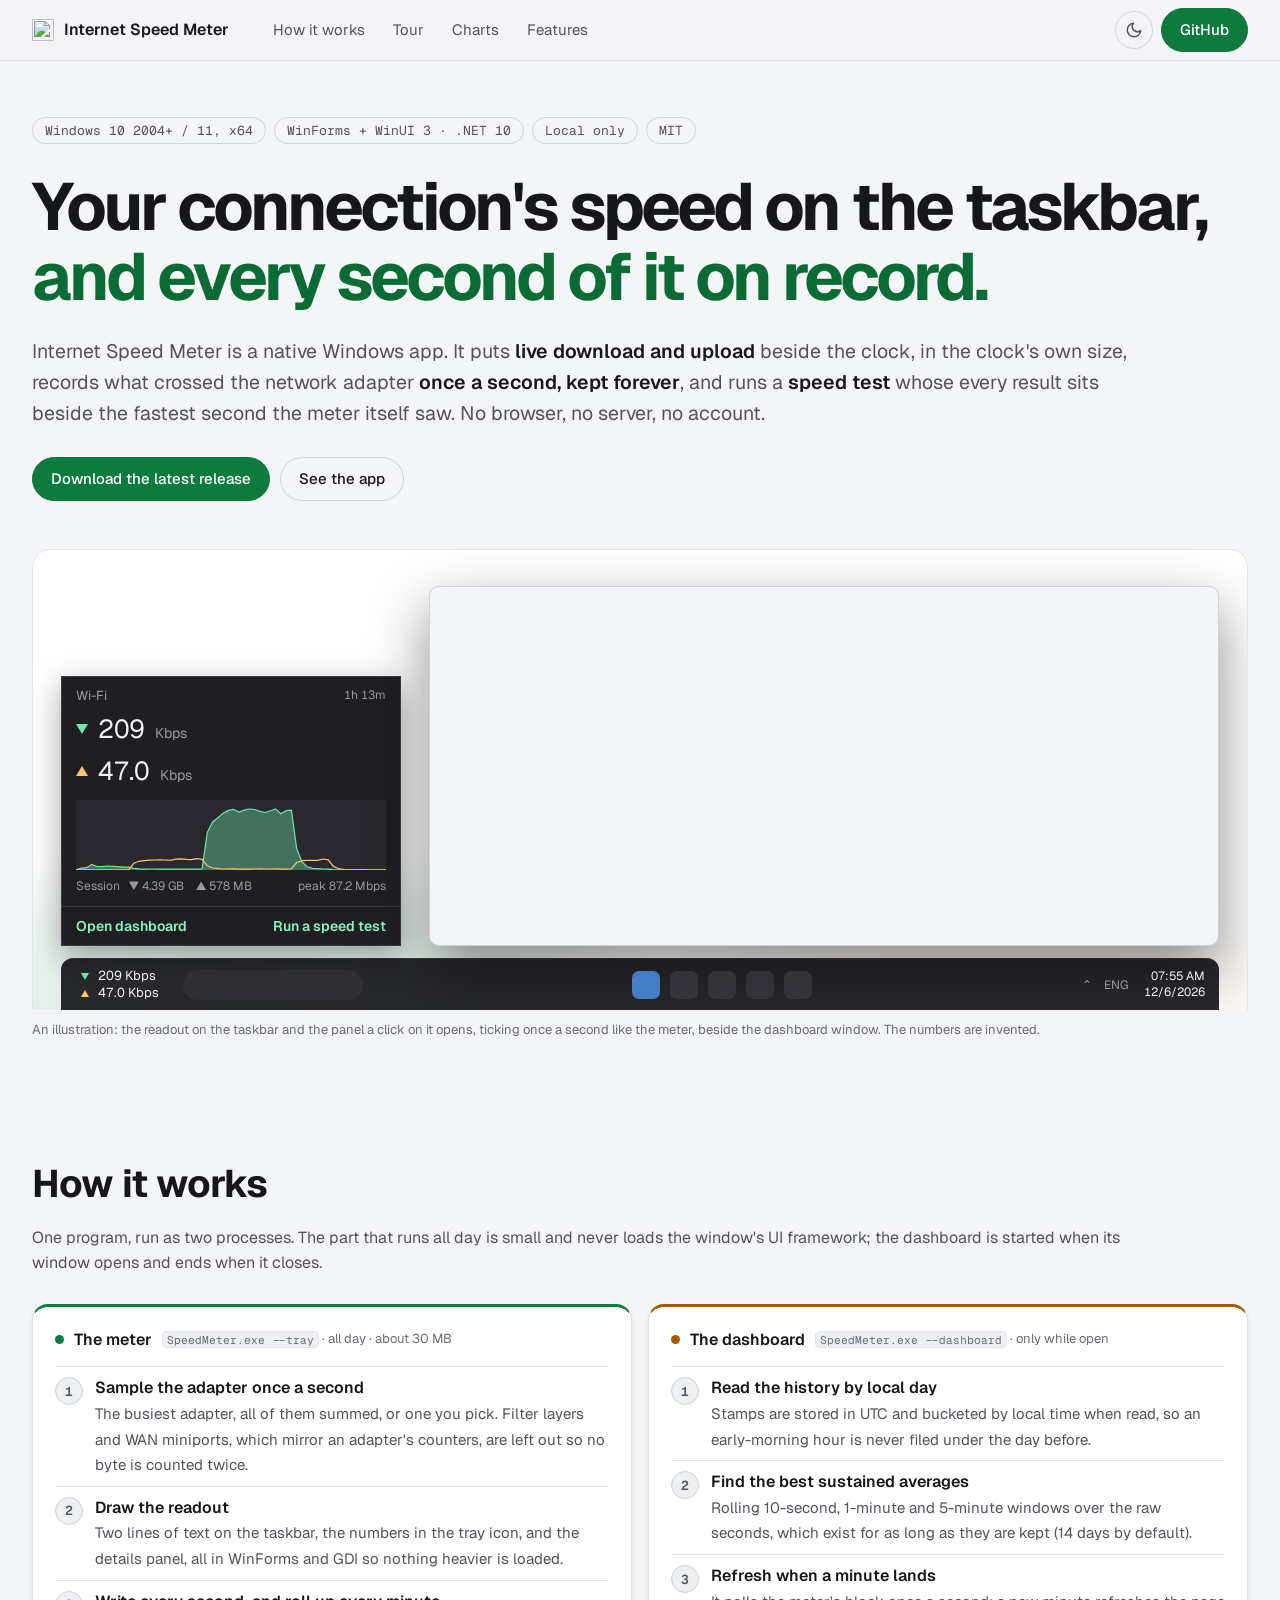
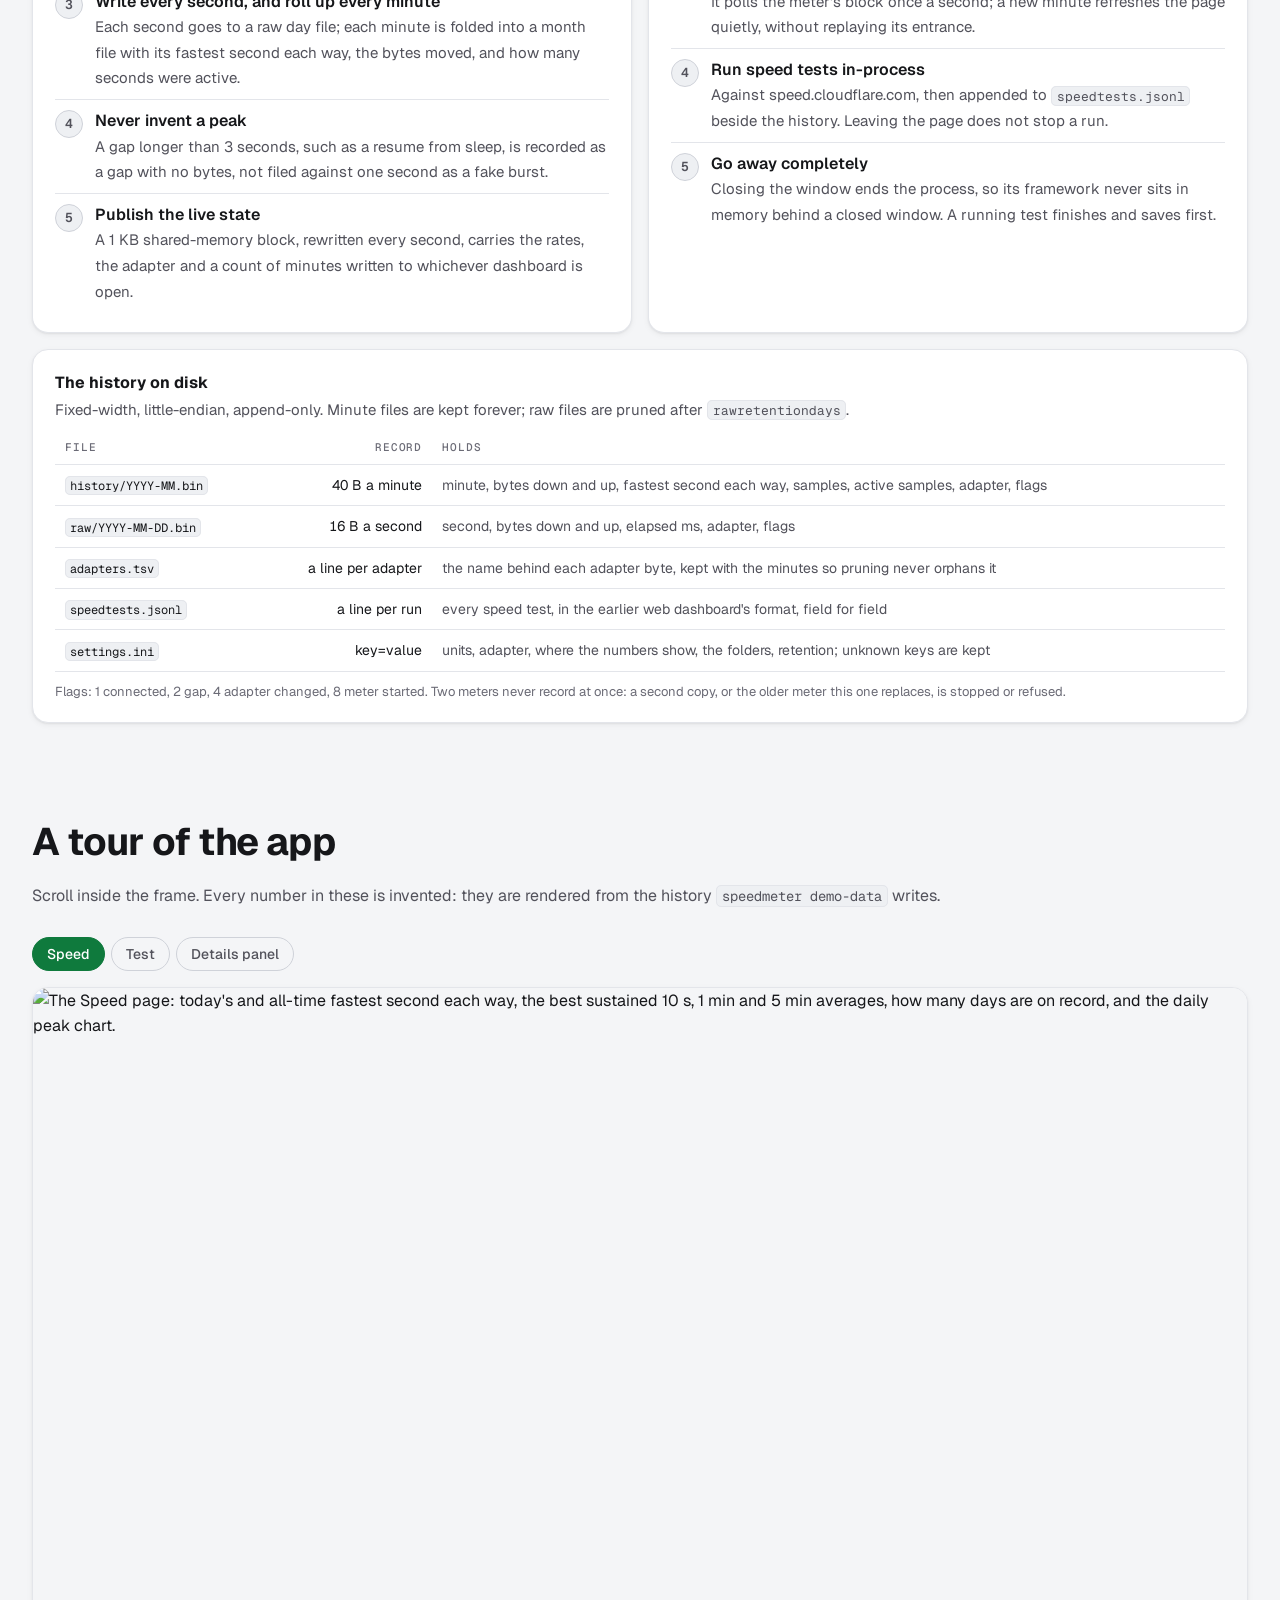
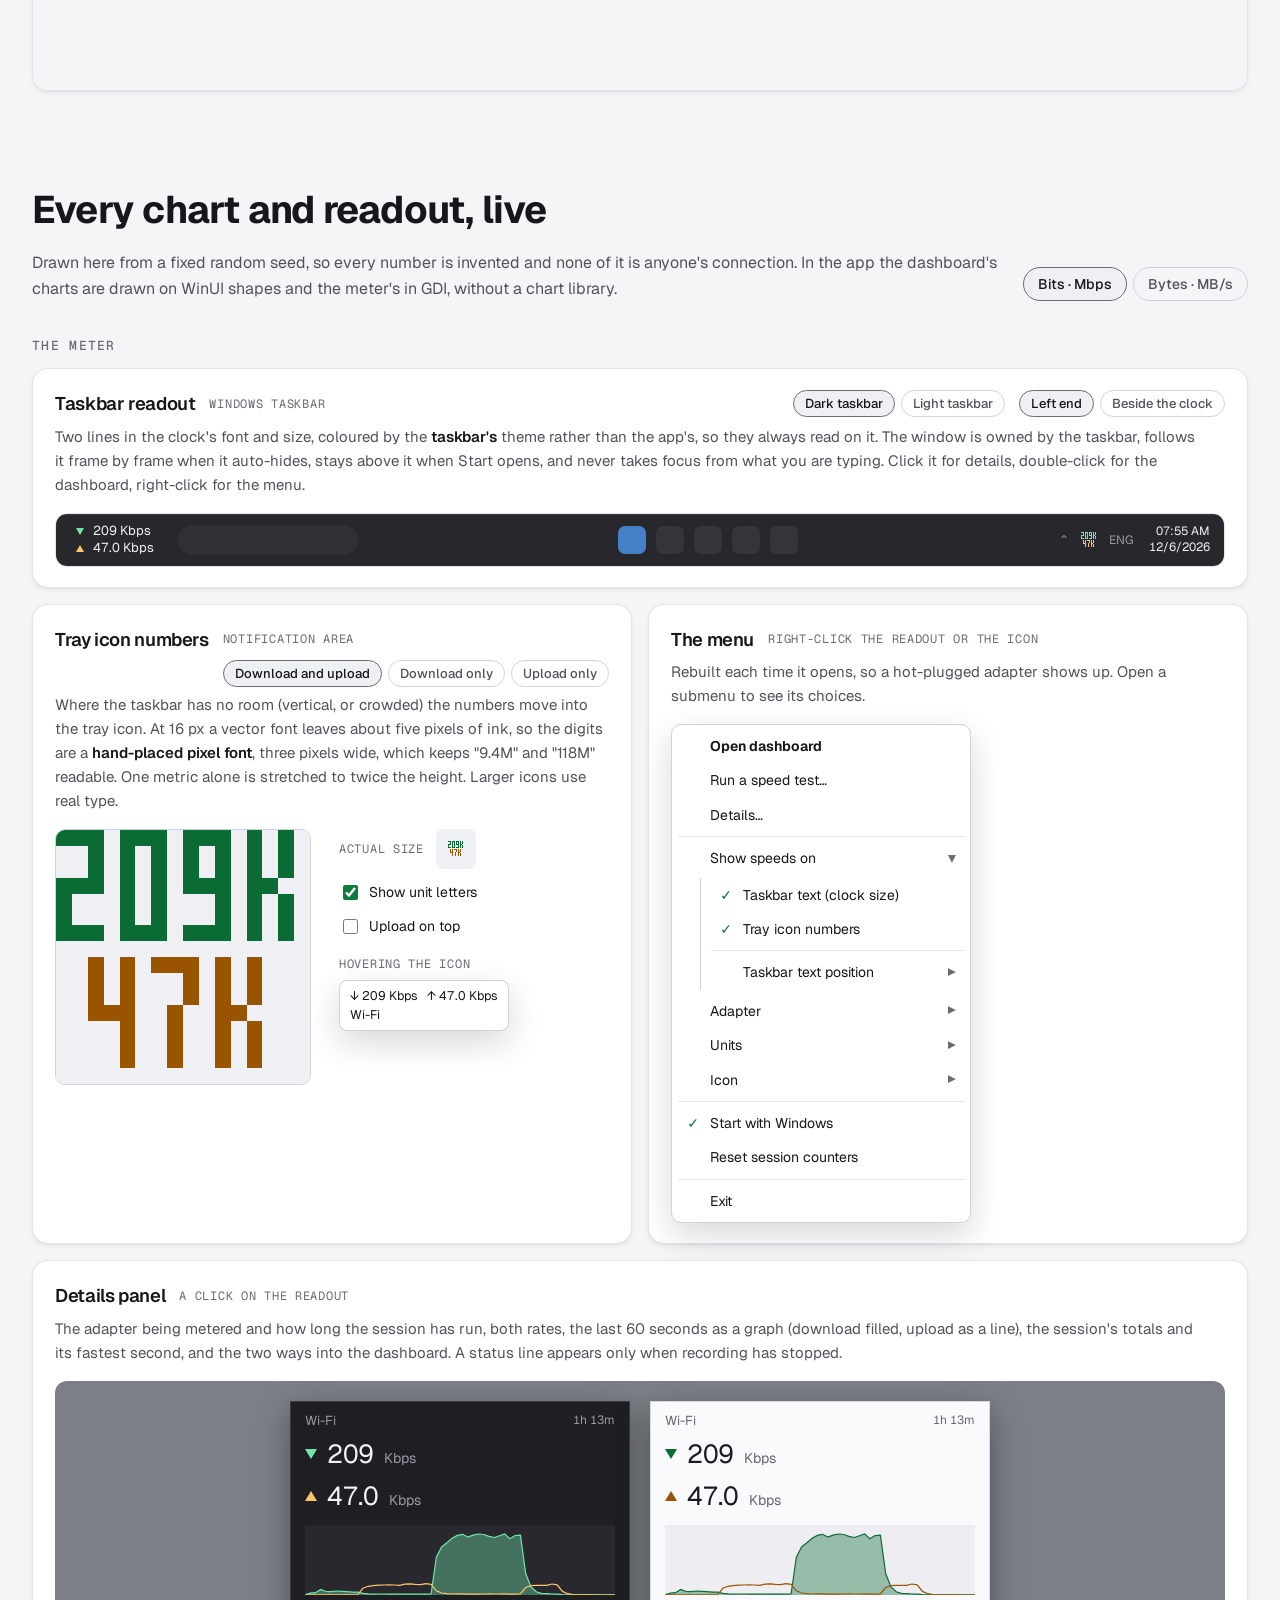
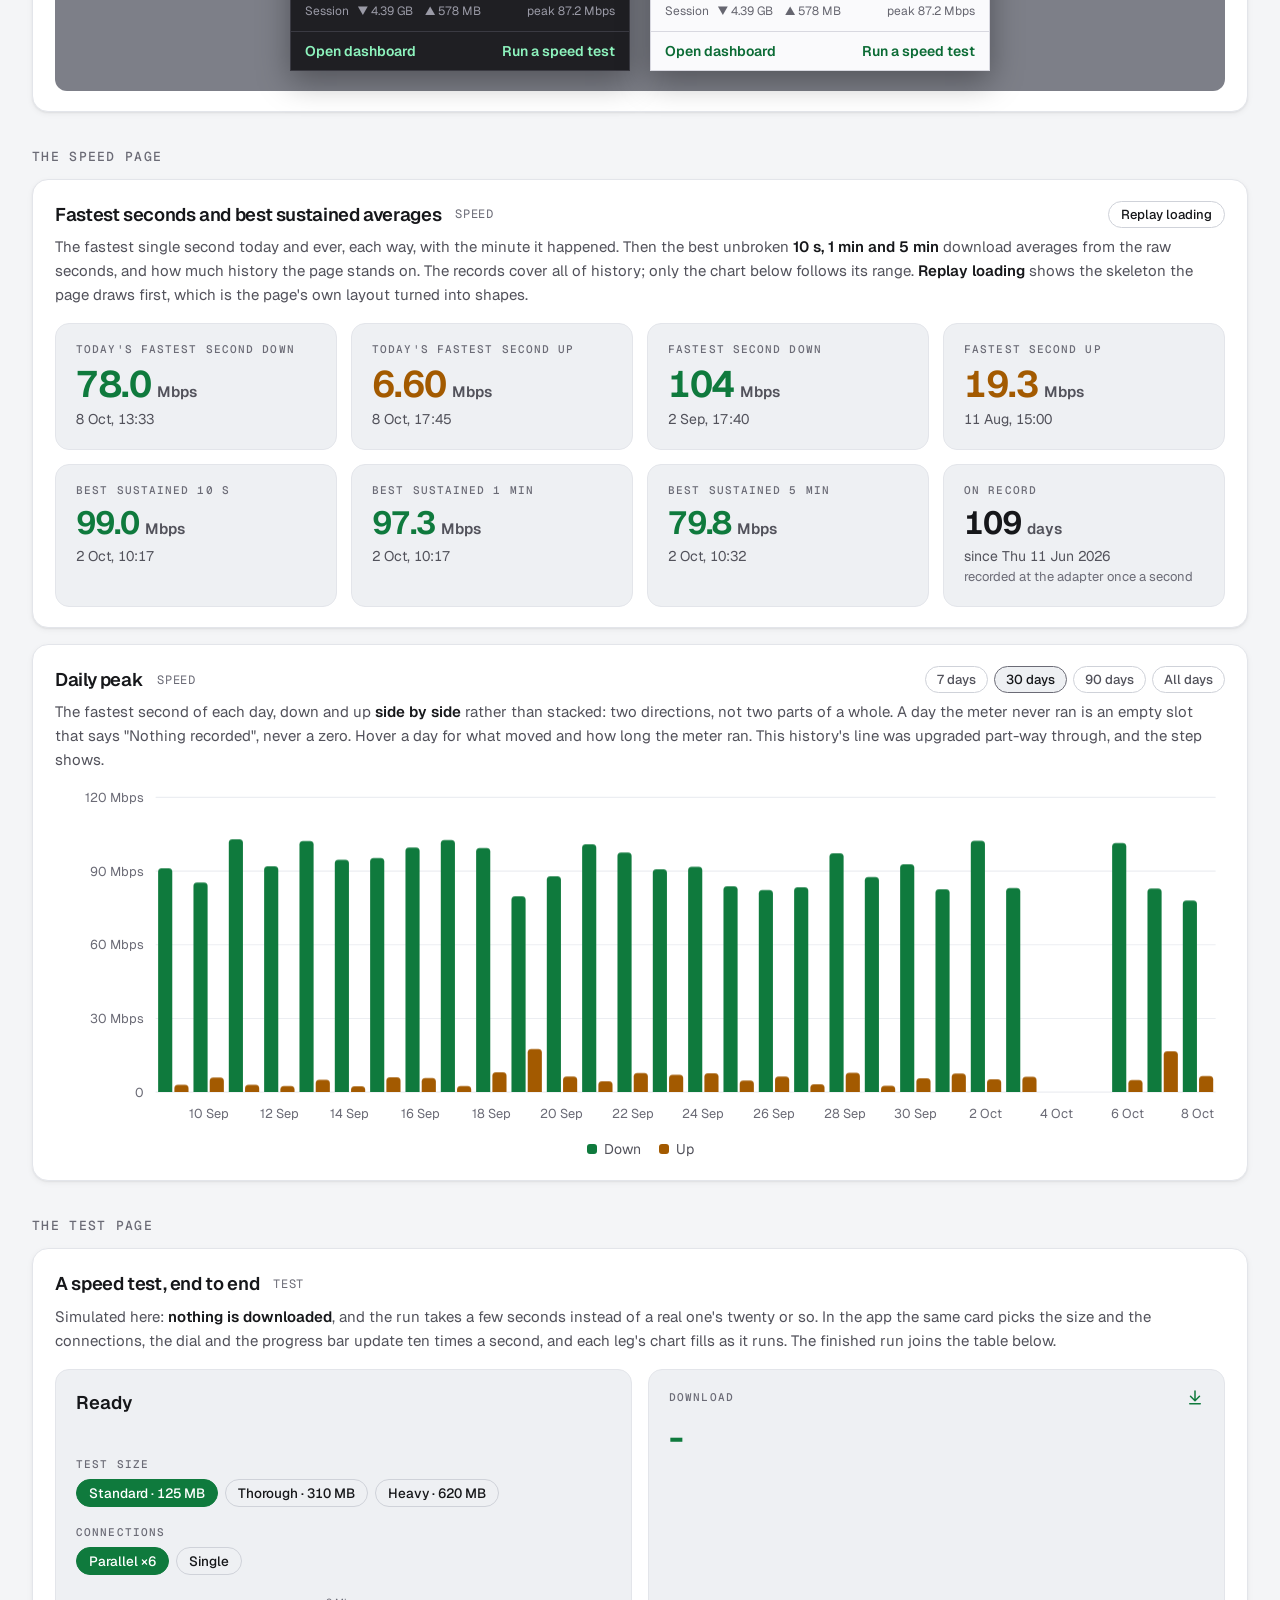
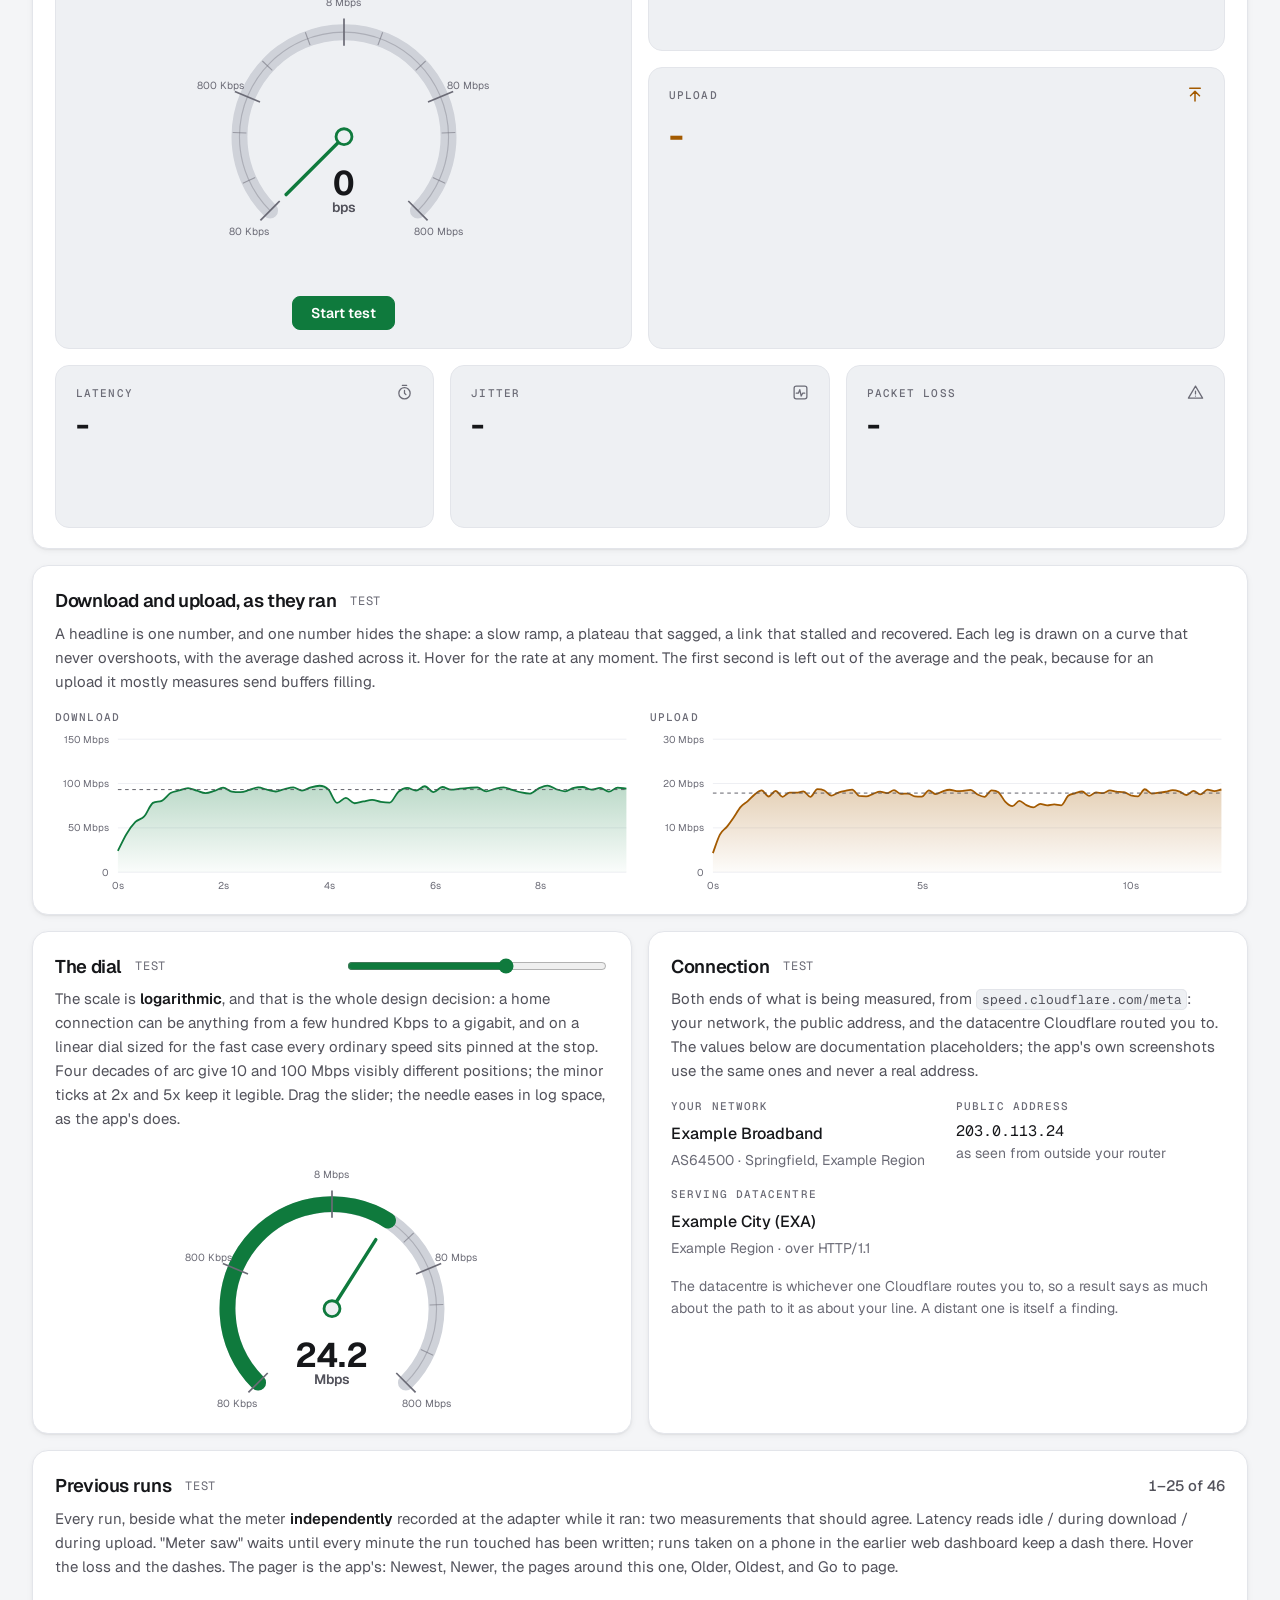
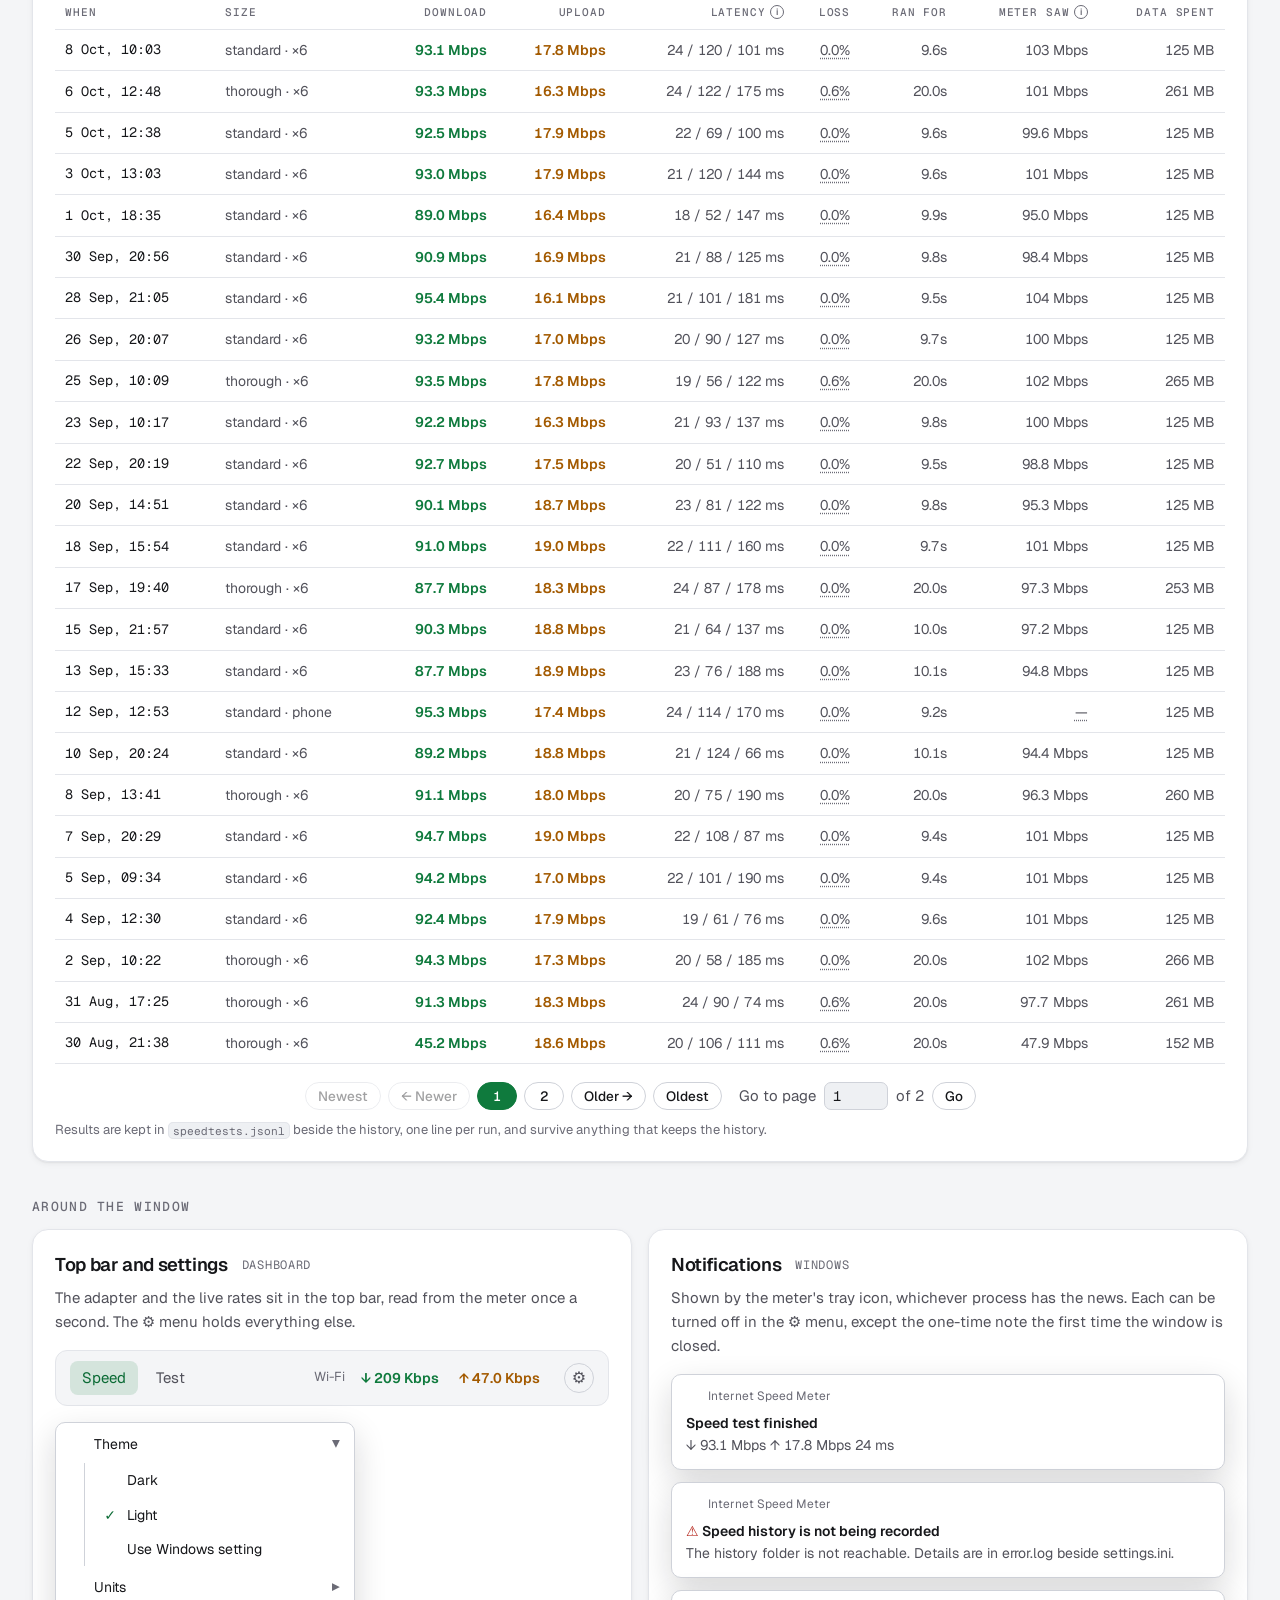
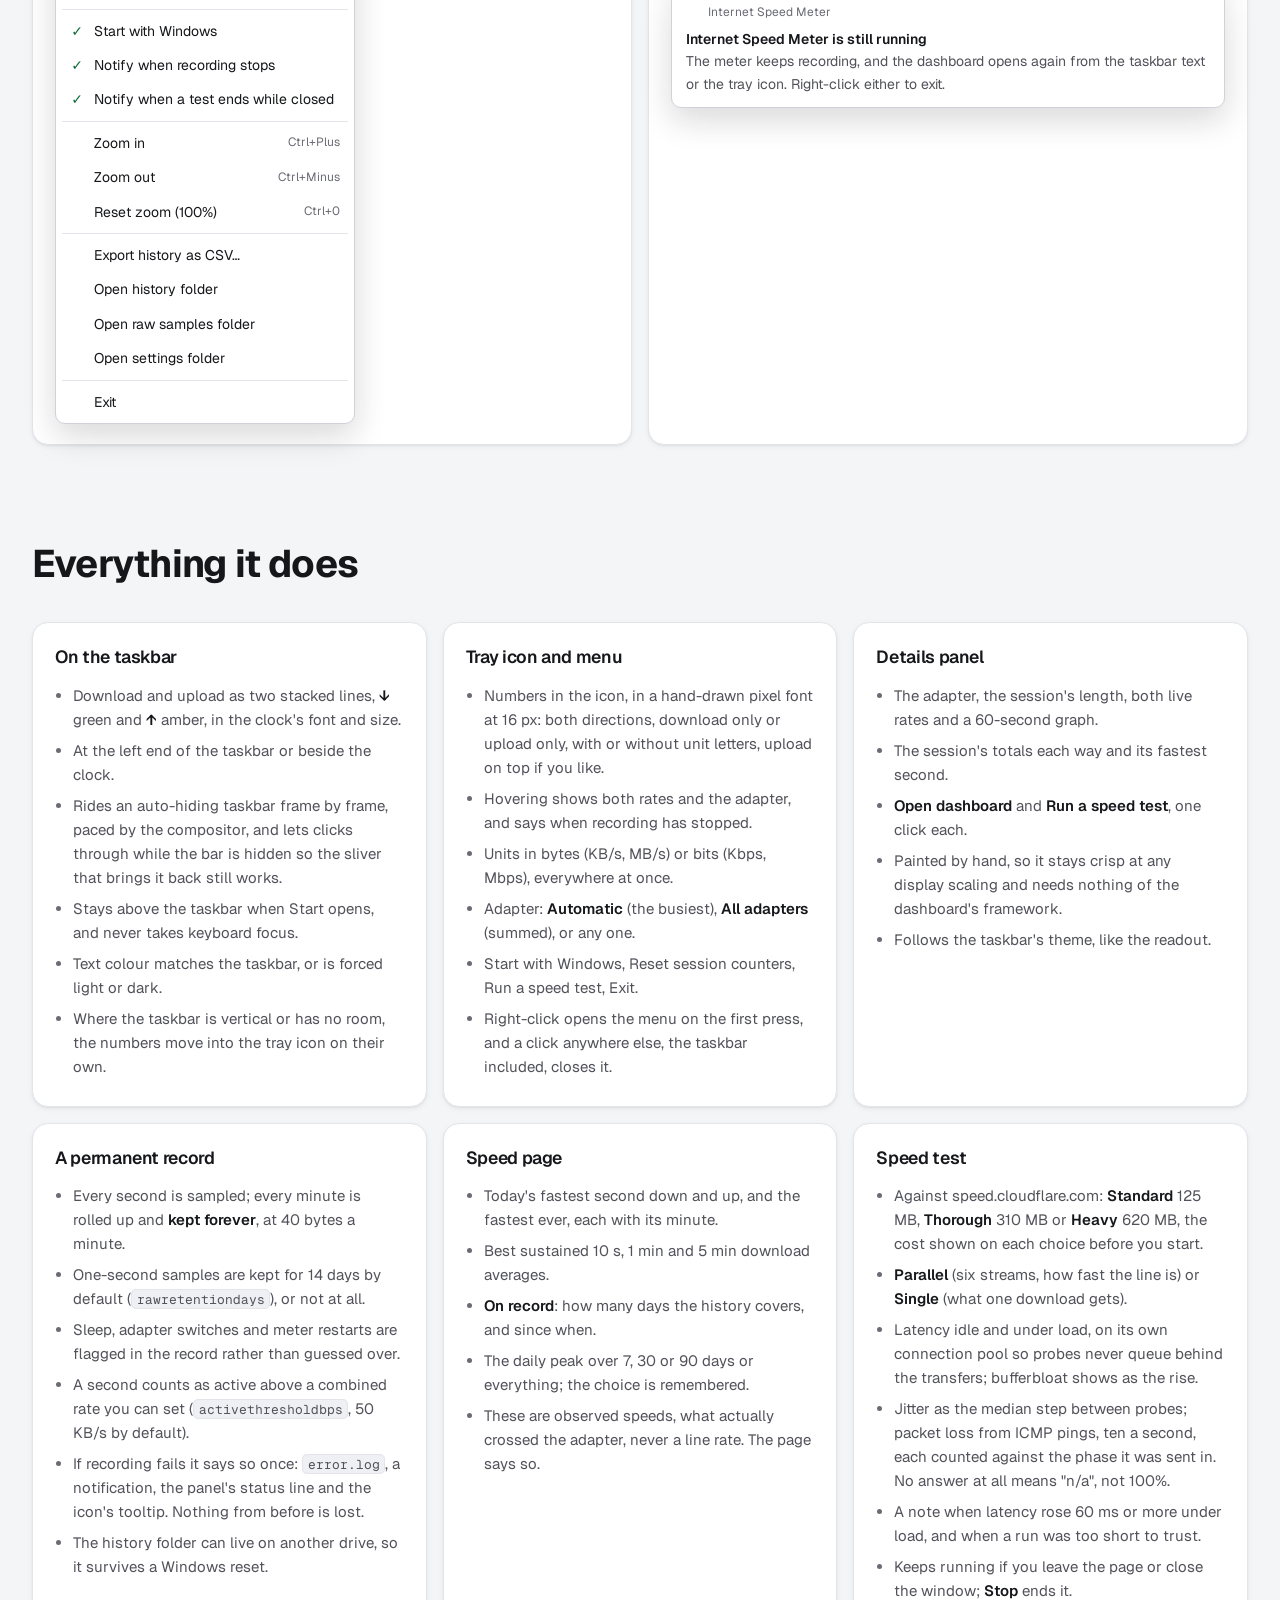
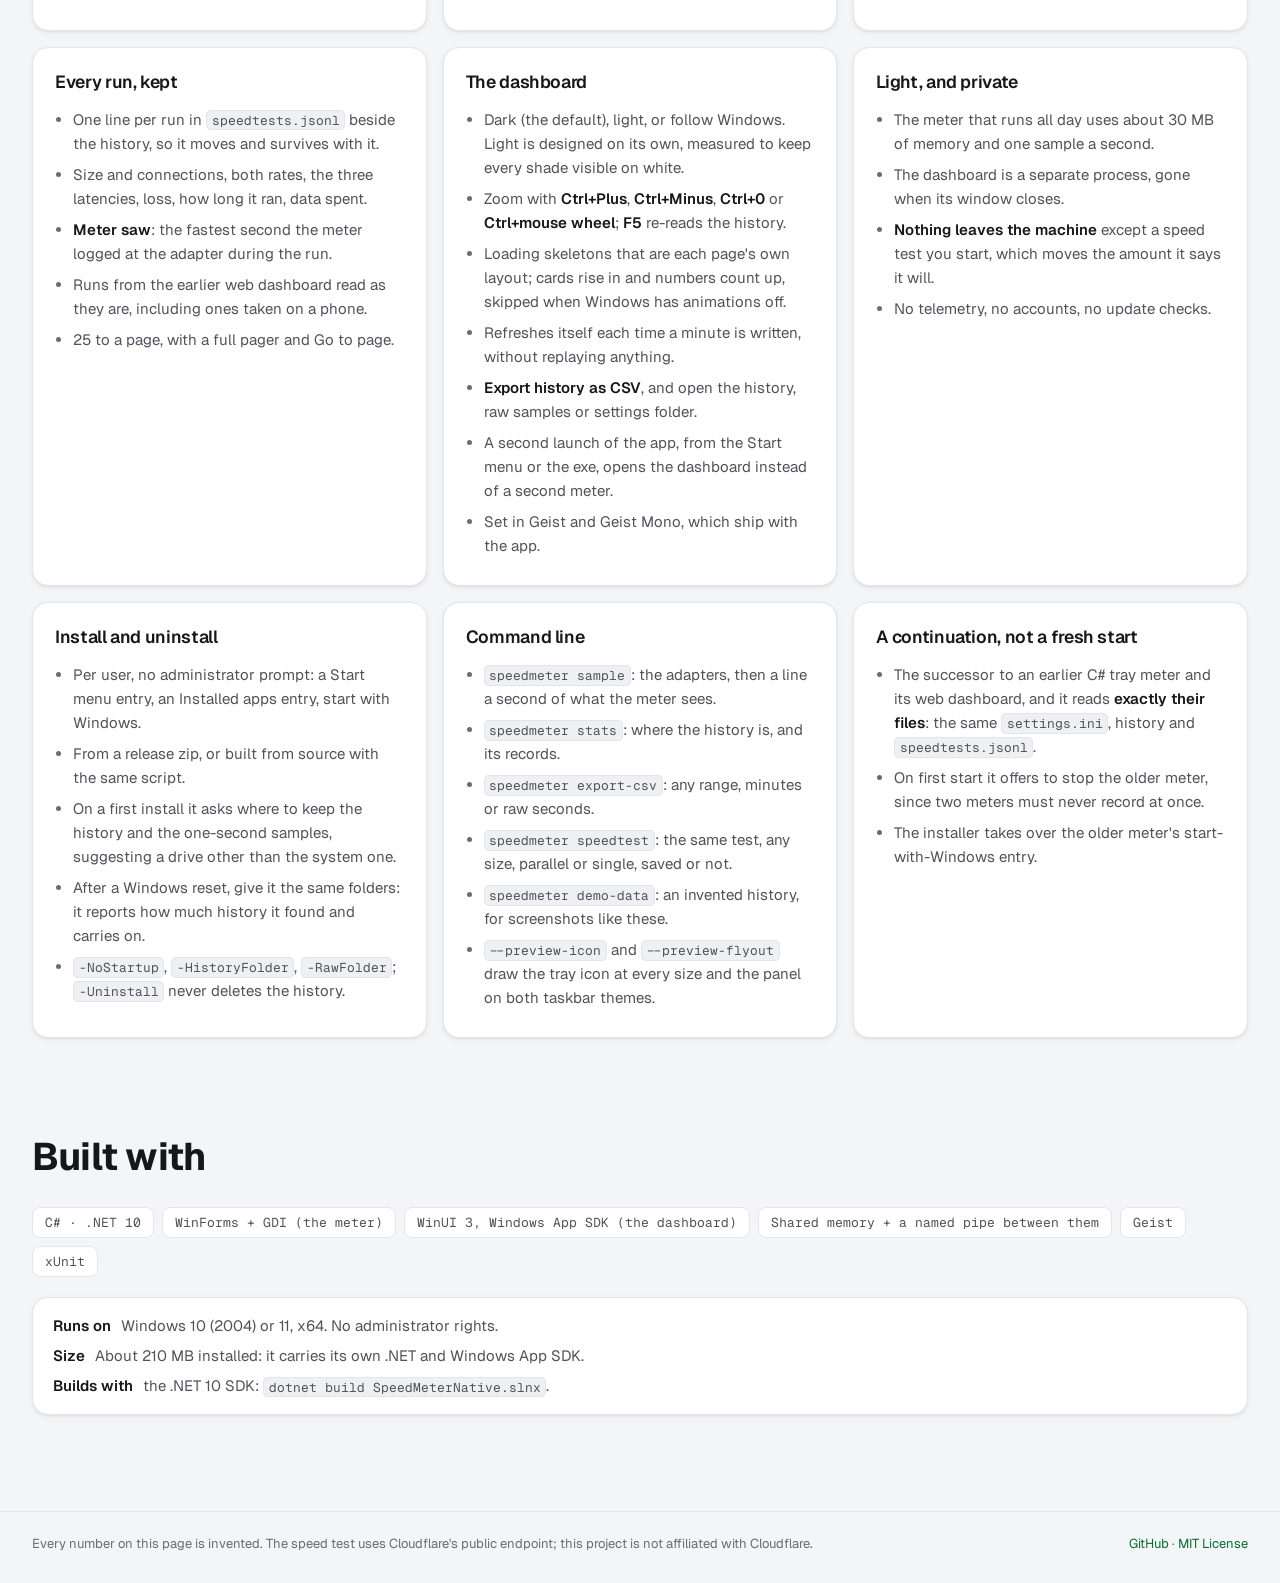
==== site/index.html @ 7777e3fc "feat(site): a project site for repository visitors, deployable on Vercel A one-page site in site/ th" ====
<!doctype html>
<html lang="en" data-theme="dark">
<head>
<meta charset="utf-8">
<!-- Phones get the desktop layout, zoomed to fit: a 1024px layout viewport
     and no initial scale. Desktop browsers ignore it. -->
<meta name="viewport" content="width=1024">
<title>Internet Speed Meter</title>
<meta name="description" content="A native Windows app that shows live download and upload speed on the taskbar, keeps a permanent second-by-second history of the connection, and runs a speed test beside what the meter itself saw. Nothing leaves the PC.">
<meta name="theme-color" content="#000000">
<link rel="icon" href="favicon.svg" type="image/svg+xml">
<link rel="preconnect" href="https://fonts.googleapis.com">
<link rel="preconnect" href="https://fonts.gstatic.com" crossorigin>
<link rel="stylesheet" href="https://fonts.googleapis.com/css2?family=Geist:wght@400;500;600;700&family=Geist+Mono:wght@400;500&display=swap">
<link rel="stylesheet" href="styles.css">
<!-- Not deferred: it sets the theme before first paint, then waits for the DOM itself. -->
<script src="site.js"></script>
</head>
<body>

<header class="top">
  <div class="wrap top-inner">
    <a class="brand" href="#top" aria-label="Internet Speed Meter, back to top">
      <img src="favicon.svg" alt="" width="22" height="22">
      <span>Internet Speed Meter</span>
    </a>
    <nav class="top-links" aria-label="Sections">
      <a href="#how">How it works</a>
      <a href="#tour">Tour</a>
      <a href="#charts">Charts</a>
      <a href="#features">Features</a>
    </nav>
    <div class="top-actions">
      <button type="button" class="icon-btn" id="theme-btn" aria-label="Switch theme">
        <svg class="i-sun" viewBox="0 0 24 24" aria-hidden="true"><circle cx="12" cy="12" r="4"/><path d="M12 2v2M12 20v2M4.9 4.9l1.4 1.4M17.7 17.7l1.4 1.4M2 12h2M20 12h2M4.9 19.1l1.4-1.4M17.7 6.3l1.4-1.4"/></svg>
        <svg class="i-moon" viewBox="0 0 24 24" aria-hidden="true"><path d="M21 12.8A9 9 0 1 1 11.2 3a7 7 0 0 0 9.8 9.8Z"/></svg>
      </button>
      <a class="btn btn-solid" href="https://github.com/naimulnashid/internet-speed-meter-native">GitHub</a>
    </div>
  </div>
</header>

<main id="top">

<!-- ============================================================ hero -->
<section class="hero wrap">
  <div class="pills">
    <span class="pill">Windows 10 2004+ / 11, x64</span>
    <span class="pill">WinForms + WinUI 3 · .NET 10</span>
    <span class="pill">Local only</span>
    <span class="pill">MIT</span>
  </div>
  <h1>Your connection's speed on the taskbar,<br><span class="accent-text">and every second of it on record.</span></h1>
  <p class="lede">
    Internet Speed Meter is a native Windows app. It puts <strong>live download and upload</strong> beside the clock, in the clock's own size,
    records what crossed the network adapter <strong>once a second, kept forever</strong>, and runs a <strong>speed test</strong> whose every result
    sits beside the fastest second the meter itself saw. No browser, no server, no account.
  </p>
  <div class="hero-cta">
    <a class="btn btn-solid" href="https://github.com/naimulnashid/internet-speed-meter-native/releases/latest">Download the latest release</a>
    <a class="btn" href="#tour">See the app</a>
  </div>

  <div class="hero-bar" aria-hidden="true">
    <div class="hero-desk">
      <div class="flyout fl-dark hero-flyout" id="hero-flyout"></div>
      <div class="hero-win"><img id="hero-shot" src="screenshots/speed.webp" alt=""></div>
    </div>
    <div class="tb tb-dark" id="hero-taskbar"></div>
  </div>
  <p class="hero-note">An illustration: the readout on the taskbar and the panel a click on it opens, ticking once a second like the meter, beside the dashboard window. The numbers are invented.</p>
</section>

<!-- ============================================================ how -->
<section id="how" class="section wrap">
  <h2>How it works</h2>
  <p class="section-lede">One program, run as two processes. The part that runs all day is small and never loads the window's UI framework; the dashboard is started when its window opens and ends when it closes.</p>

  <div class="flow">
    <div class="lane lane-down">
      <div class="lane-head"><span class="dot dot-down"></span>The meter <small><code>SpeedMeter.exe --tray</code> · all day · about 30 MB</small></div>
      <ol class="steps">
        <li><b>Sample the adapter once a second</b><span>The busiest adapter, all of them summed, or one you pick. Filter layers and WAN miniports, which mirror an adapter's counters, are left out so no byte is counted twice.</span></li>
        <li><b>Draw the readout</b><span>Two lines of text on the taskbar, the numbers in the tray icon, and the details panel, all in WinForms and GDI so nothing heavier is loaded.</span></li>
        <li><b>Write every second, and roll up every minute</b><span>Each second goes to a raw day file; each minute is folded into a month file with its fastest second each way, the bytes moved, and how many seconds were active.</span></li>
        <li><b>Never invent a peak</b><span>A gap longer than 3 seconds, such as a resume from sleep, is recorded as a gap with no bytes, not filed against one second as a fake burst.</span></li>
        <li><b>Publish the live state</b><span>A 1 KB shared-memory block, rewritten every second, carries the rates, the adapter and a count of minutes written to whichever dashboard is open.</span></li>
      </ol>
    </div>
    <div class="lane lane-up">
      <div class="lane-head"><span class="dot dot-up"></span>The dashboard <small><code>SpeedMeter.exe --dashboard</code> · only while open</small></div>
      <ol class="steps">
        <li><b>Read the history by local day</b><span>Stamps are stored in UTC and bucketed by local time when read, so an early-morning hour is never filed under the day before.</span></li>
        <li><b>Find the best sustained averages</b><span>Rolling 10-second, 1-minute and 5-minute windows over the raw seconds, which exist for as long as they are kept (14 days by default).</span></li>
        <li><b>Refresh when a minute lands</b><span>It polls the meter's block once a second; a new minute refreshes the page quietly, without replaying its entrance.</span></li>
        <li><b>Run speed tests in-process</b><span>Against speed.cloudflare.com, then appended to <code>speedtests.jsonl</code> beside the history. Leaving the page does not stop a run.</span></li>
        <li><b>Go away completely</b><span>Closing the window ends the process, so its framework never sits in memory behind a closed window. A running test finishes and saves first.</span></li>
      </ol>
    </div>
    <div class="files card">
      <div class="files-head"><b>The history on disk</b><span>Fixed-width, little-endian, append-only. Minute files are kept forever; raw files are pruned after <code>rawretentiondays</code>.</span></div>
      <div class="table-wrap"><table class="files-table">
        <thead><tr><th>File</th><th class="num">Record</th><th>Holds</th></tr></thead>
        <tbody>
          <tr><td><code>history/YYYY-MM.bin</code></td><td class="num">40 B a minute</td><td class="dim">minute, bytes down and up, fastest second each way, samples, active samples, adapter, flags</td></tr>
          <tr><td><code>raw/YYYY-MM-DD.bin</code></td><td class="num">16 B a second</td><td class="dim">second, bytes down and up, elapsed ms, adapter, flags</td></tr>
          <tr><td><code>adapters.tsv</code></td><td class="num">a line per adapter</td><td class="dim">the name behind each adapter byte, kept with the minutes so pruning never orphans it</td></tr>
          <tr><td><code>speedtests.jsonl</code></td><td class="num">a line per run</td><td class="dim">every speed test, in the earlier web dashboard's format, field for field</td></tr>
          <tr><td><code>settings.ini</code></td><td class="num">key=value</td><td class="dim">units, adapter, where the numbers show, the folders, retention; unknown keys are kept</td></tr>
        </tbody>
      </table></div>
      <div class="note">Flags: 1 connected, 2 gap, 4 adapter changed, 8 meter started. Two meters never record at once: a second copy, or the older meter this one replaces, is stopped or refused.</div>
    </div>
  </div>
</section>

<!-- ============================================================ tour -->
<section id="tour" class="section wrap">
  <h2>A tour of the app</h2>
  <p class="section-lede">Scroll inside the frame. Every number in these is invented: they are rendered from the history <code>speedmeter demo-data</code> writes.</p>

  <div class="tabs" role="tablist" aria-label="App views">
    <button role="tab" aria-selected="true" aria-controls="shot" data-shot="speed" data-themed="1" data-cap="The Speed page: today's and all-time fastest second each way, the best sustained 10 s, 1 min and 5 min averages, how many days are on record, and the daily peak chart.">Speed</button>
    <button role="tab" aria-selected="false" aria-controls="shot" data-shot="test" data-themed="1" data-cap="The Test page: test size, connections, the dial and Start test in one card, Download and Upload beside it, latency, jitter and packet loss, the connection, and every previous run.">Test</button>
    <button role="tab" aria-selected="false" aria-controls="shot" data-shot="flyout" data-themed="0" data-cap="The details panel a click on the taskbar numbers opens, on a dark and on a light taskbar.">Details panel</button>
  </div>
  <figure class="shot card" id="shot">
    <div class="shot-scroll" tabindex="0" aria-label="Screenshot, scrollable">
      <img id="shot-img" src="screenshots/speed.webp" alt="" loading="eager">
    </div>
  </figure>
</section>

<!-- ============================================================ charts -->
<section id="charts" class="section wrap">
  <div class="charts-head">
    <div>
      <h2>Every chart and readout, live</h2>
      <p class="section-lede">Drawn here from a fixed random seed, so every number is invented and none of it is anyone's connection. In the app the dashboard's charts are drawn on WinUI shapes and the meter's in GDI, without a chart library.</p>
    </div>
    <div class="seg" id="units" role="radiogroup" aria-label="Units">
      <button role="radio" aria-checked="true" data-units="bits">Bits · Mbps</button>
      <button role="radio" aria-checked="false" data-units="bytes">Bytes · MB/s</button>
    </div>
  </div>

  <h3 class="group">The meter</h3>
  <div class="gallery">

    <article class="viz wide">
      <header><h3>Taskbar readout</h3><span class="where">Windows taskbar</span>
        <div class="seg seg-sm" id="tb-theme" role="radiogroup" aria-label="Taskbar theme">
          <button role="radio" aria-checked="true" data-v="dark">Dark taskbar</button>
          <button role="radio" aria-checked="false" data-v="light">Light taskbar</button>
        </div>
        <div class="seg seg-sm" id="tb-side" role="radiogroup" aria-label="Position">
          <button role="radio" aria-checked="true" data-v="left">Left end</button>
          <button role="radio" aria-checked="false" data-v="right">Beside the clock</button>
        </div>
      </header>
      <p>Two lines in the clock's font and size, coloured by the <b>taskbar's</b> theme rather than the app's, so they always read on it. The window is owned by the taskbar, follows it frame by frame when it auto-hides, stays above it when Start opens, and never takes focus from what you are typing. Click it for details, double-click for the dashboard, right-click for the menu.</p>
      <div class="tb-stage"><div class="tb" id="v-taskbar"></div></div>
    </article>

    <article class="viz">
      <header><h3>Tray icon numbers</h3><span class="where">Notification area</span>
        <div class="seg seg-sm" id="ico-layout" role="radiogroup" aria-label="Icon layout">
          <button role="radio" aria-checked="true" data-v="both">Download and upload</button>
          <button role="radio" aria-checked="false" data-v="down">Download only</button>
          <button role="radio" aria-checked="false" data-v="up">Upload only</button>
        </div>
      </header>
      <p>Where the taskbar has no room (vertical, or crowded) the numbers move into the tray icon. At 16 px a vector font leaves about five pixels of ink, so the digits are a <b>hand-placed pixel font</b>, three pixels wide, which keeps "9.4M" and "118M" readable. One metric alone is stretched to twice the height. Larger icons use real type.</p>
      <div class="icon-row">
        <canvas id="v-icon-big" width="16" height="16" aria-label="The tray icon, magnified"></canvas>
        <div class="icon-side">
          <div class="icon-actual"><span class="tray-cap">Actual size</span><span class="tray-chip"><canvas id="v-icon-1x" width="16" height="16"></canvas></span></div>
          <label class="check"><input type="checkbox" id="ico-unit" checked> Show unit letters</label>
          <label class="check"><input type="checkbox" id="ico-uptop"> Upload on top</label>
          <span class="tray-cap" style="margin-top:6px">Hovering the icon</span>
          <div class="tooltip-mock" id="v-icon-tip"></div>
        </div>
      </div>
    </article>

    <article class="viz">
      <header><h3>The menu</h3><span class="where">Right-click the readout or the icon</span></header>
      <p>Rebuilt each time it opens, so a hot-plugged adapter shows up. Open a submenu to see its choices.</p>
      <div class="menus">
        <div class="menu menu-static menu-win" id="v-traymenu"></div>
      </div>
    </article>

    <article class="viz wide">
      <header><h3>Details panel</h3><span class="where">A click on the readout</span></header>
      <p>The adapter being metered and how long the session has run, both rates, the last 60 seconds as a graph (download filled, upload as a line), the session's totals and its fastest second, and the two ways into the dashboard. A status line appears only when recording has stopped.</p>
      <div class="flyouts">
        <div class="flyout fl-dark" id="v-flyout-dark"></div>
        <div class="flyout fl-light" id="v-flyout-light"></div>
      </div>
    </article>

    

  </div>

  <h3 class="group">The Speed page</h3>
  <div class="gallery">

    <article class="viz wide">
      <header><h3>Fastest seconds and best sustained averages</h3><span class="where">Speed</span>
        <button type="button" class="mini-btn" id="cards-reload">Replay loading</button>
      </header>
      <p>The fastest single second today and ever, each way, with the minute it happened. Then the best unbroken <b>10 s, 1 min and 5 min</b> download averages from the raw seconds, and how much history the page stands on. The records cover all of history; only the chart below follows its range. <b>Replay loading</b> shows the skeleton the page draws first, which is the page's own layout turned into shapes.</p>
      <div class="figs" id="v-figs"></div>
    </article>

    <article class="viz wide">
      <header><h3>Daily peak</h3><span class="where">Speed</span>
        <div class="seg seg-sm" id="peak-range" role="radiogroup" aria-label="Days shown">
          <button role="radio" aria-checked="false" data-range="7">7 days</button>
          <button role="radio" aria-checked="true" data-range="30">30 days</button>
          <button role="radio" aria-checked="false" data-range="90">90 days</button>
          <button role="radio" aria-checked="false" data-range="all">All days</button>
        </div>
      </header>
      <p>The fastest second of each day, down and up <b>side by side</b> rather than stacked: two directions, not two parts of a whole. A day the meter never ran is an empty slot that says "Nothing recorded", never a zero. Hover a day for what moved and how long the meter ran. This history's line was upgraded part-way through, and the step shows.</p>
      <div class="chart" id="v-peak"></div>
      <div class="legend"><span><i class="sw-down"></i>Down</span><span><i class="sw-up"></i>Up</span></div>
    </article>

  </div>

  <h3 class="group">The Test page</h3>
  <div class="gallery">

    <article class="viz wide">
      <header><h3>A speed test, end to end</h3><span class="where">Test</span></header>
      <p>Simulated here: <b>nothing is downloaded</b>, and the run takes a few seconds instead of a real one's twenty or so. In the app the same card picks the size and the connections, the dial and the progress bar update ten times a second, and each leg's chart fills as it runs. The finished run joins the table below.</p>
      <div class="testgrid">
        <div class="tcard" id="t-run">
          <div class="t-title" id="t-title">Ready</div>
          <div class="t-sub" id="t-sub">&nbsp;</div>
          <div class="stat-label">Test size</div>
          <div class="chips-row" id="t-sizes" role="radiogroup" aria-label="Test size"></div>
          <div class="stat-label" style="margin-top:18px">Connections</div>
          <div class="chips-row" id="t-conns" role="radiogroup" aria-label="Connections"></div>
          <div class="gauge" id="t-gauge"></div>
          <div class="progress" id="t-progress"><div class="ptrack"><div class="pfill" id="t-pfill"></div></div><div class="ptext" id="t-ptext">&nbsp;</div></div>
          <div class="t-go"><button type="button" class="go-btn" id="t-go">Start test</button></div>
        </div>
        <div class="legs">
          <div class="tcard leg" id="t-down"></div>
          <div class="tcard leg" id="t-up"></div>
        </div>
      </div>
      <div class="lat3" id="t-lat"></div>
      <div id="t-notes"></div>
    </article>

    <article class="viz wide">
      <header><h3>Download and upload, as they ran</h3><span class="where">Test</span></header>
      <p>A headline is one number, and one number hides the shape: a slow ramp, a plateau that sagged, a link that stalled and recovered. Each leg is drawn on a curve that never overshoots, with the average dashed across it. Hover for the rate at any moment. The first second is left out of the average and the peak, because for an upload it mostly measures send buffers filling.</p>
      <div class="legs2">
        <div><div class="stat-label">Download</div><div class="chart" id="v-leg-down"></div></div>
        <div><div class="stat-label">Upload</div><div class="chart" id="v-leg-up"></div></div>
      </div>
    </article>

    <article class="viz">
      <header><h3>The dial</h3><span class="where">Test</span>
        <input type="range" id="dial-range" min="0" max="1000" value="620" aria-label="Rate shown on the dial">
      </header>
      <p>The scale is <b>logarithmic</b>, and that is the whole design decision: a home connection can be anything from a few hundred Kbps to a gigabit, and on a linear dial sized for the fast case every ordinary speed sits pinned at the stop. Four decades of arc give 10 and 100 Mbps visibly different positions; the minor ticks at 2x and 5x keep it legible. Drag the slider; the needle eases in log space, as the app's does.</p>
      <div class="dial-wrap"><div class="gauge gauge-lg" id="v-dial"></div></div>
    </article>

    <article class="viz">
      <header><h3>Connection</h3><span class="where">Test</span></header>
      <p>Both ends of what is being measured, from <code>speed.cloudflare.com/meta</code>: your network, the public address, and the datacentre Cloudflare routed you to. The values below are documentation placeholders; the app's own screenshots use the same ones and never a real address.</p>
      <div class="conn" id="v-conn"></div>
    </article>

    <article class="viz wide">
      <header><h3>Previous runs</h3><span class="where">Test</span><span class="aside" id="v-runs-count"></span></header>
      <p>Every run, beside what the meter <b>independently</b> recorded at the adapter while it ran: two measurements that should agree. Latency reads idle / during download / during upload. "Meter saw" waits until every minute the run touched has been written; runs taken on a phone in the earlier web dashboard keep a dash there. Hover the loss and the dashes. The pager is the app's: Newest, Newer, the pages around this one, Older, Oldest, and Go to page.</p>
      <div id="v-runs"></div>
    </article>

  </div>

  <h3 class="group">Around the window</h3>
  <div class="gallery">

    <article class="viz">
      <header><h3>Top bar and settings</h3><span class="where">Dashboard</span></header>
      <p>The adapter and the live rates sit in the top bar, read from the meter once a second. The ⚙ menu holds everything else.</p>
      <div class="dash-top" id="v-dashtop"></div>
      <div class="menus"><div class="menu menu-static menu-win" id="v-gearmenu"></div></div>
    </article>

    <article class="viz">
      <header><h3>Notifications</h3><span class="where">Windows</span></header>
      <p>Shown by the meter's tray icon, whichever process has the news. Each can be turned off in the ⚙ menu, except the one-time note the first time the window is closed.</p>
      <div class="toasts" id="v-toasts"></div>
    </article>

  </div>
</section>

<!-- ============================================================ features -->
<section id="features" class="section wrap">
  <h2>Everything it does</h2>

  <div class="feat-grid">

    <div class="feat card">
      <h3>On the taskbar</h3>
      <ul>
        <li>Download and upload as two stacked lines, <b>↓</b> green and <b>↑</b> amber, in the clock's font and size.</li>
        <li>At the left end of the taskbar or beside the clock.</li>
        <li>Rides an auto-hiding taskbar frame by frame, paced by the compositor, and lets clicks through while the bar is hidden so the sliver that brings it back still works.</li>
        <li>Stays above the taskbar when Start opens, and never takes keyboard focus.</li>
        <li>Text colour matches the taskbar, or is forced light or dark.</li>
        <li>Where the taskbar is vertical or has no room, the numbers move into the tray icon on their own.</li>
      </ul>
    </div>

    <div class="feat card">
      <h3>Tray icon and menu</h3>
      <ul>
        <li>Numbers in the icon, in a hand-drawn pixel font at 16 px: both directions, download only or upload only, with or without unit letters, upload on top if you like.</li>
        <li>Hovering shows both rates and the adapter, and says when recording has stopped.</li>
        <li>Units in bytes (KB/s, MB/s) or bits (Kbps, Mbps), everywhere at once.</li>
        <li>Adapter: <b>Automatic</b> (the busiest), <b>All adapters</b> (summed), or any one.</li>
        <li>Start with Windows, Reset session counters, Run a speed test, Exit.</li>
        <li>Right-click opens the menu on the first press, and a click anywhere else, the taskbar included, closes it.</li>
      </ul>
    </div>

    <div class="feat card">
      <h3>Details panel</h3>
      <ul>
        <li>The adapter, the session's length, both live rates and a 60-second graph.</li>
        <li>The session's totals each way and its fastest second.</li>
        <li><b>Open dashboard</b> and <b>Run a speed test</b>, one click each.</li>
        <li>Painted by hand, so it stays crisp at any display scaling and needs nothing of the dashboard's framework.</li>
        <li>Follows the taskbar's theme, like the readout.</li>
      </ul>
    </div>

    <div class="feat card">
      <h3>A permanent record</h3>
      <ul>
        <li>Every second is sampled; every minute is rolled up and <b>kept forever</b>, at 40 bytes a minute.</li>
        <li>One-second samples are kept for 14 days by default (<code>rawretentiondays</code>), or not at all.</li>
        <li>Sleep, adapter switches and meter restarts are flagged in the record rather than guessed over.</li>
        <li>A second counts as active above a combined rate you can set (<code>activethresholdbps</code>, 50 KB/s by default).</li>
        <li>If recording fails it says so once: <code>error.log</code>, a notification, the panel's status line and the icon's tooltip. Nothing from before is lost.</li>
        <li>The history folder can live on another drive, so it survives a Windows reset.</li>
      </ul>
    </div>

    <div class="feat card">
      <h3>Speed page</h3>
      <ul>
        <li>Today's fastest second down and up, and the fastest ever, each with its minute.</li>
        <li>Best sustained 10 s, 1 min and 5 min download averages.</li>
        <li><b>On record</b>: how many days the history covers, and since when.</li>
        <li>The daily peak over 7, 30 or 90 days or everything; the choice is remembered.</li>
        <li>These are observed speeds, what actually crossed the adapter, never a line rate. The page says so.</li>
      </ul>
    </div>

    <div class="feat card">
      <h3>Speed test</h3>
      <ul>
        <li>Against speed.cloudflare.com: <b>Standard</b> 125 MB, <b>Thorough</b> 310 MB or <b>Heavy</b> 620 MB, the cost shown on each choice before you start.</li>
        <li><b>Parallel</b> (six streams, how fast the line is) or <b>Single</b> (what one download gets).</li>
        <li>Latency idle and under load, on its own connection pool so probes never queue behind the transfers; bufferbloat shows as the rise.</li>
        <li>Jitter as the median step between probes; packet loss from ICMP pings, ten a second, each counted against the phase it was sent in. No answer at all means "n/a", not 100%.</li>
        <li>A note when latency rose 60 ms or more under load, and when a run was too short to trust.</li>
        <li>Keeps running if you leave the page or close the window; <b>Stop</b> ends it.</li>
      </ul>
    </div>

    <div class="feat card">
      <h3>Every run, kept</h3>
      <ul>
        <li>One line per run in <code>speedtests.jsonl</code> beside the history, so it moves and survives with it.</li>
        <li>Size and connections, both rates, the three latencies, loss, how long it ran, data spent.</li>
        <li><b>Meter saw</b>: the fastest second the meter logged at the adapter during the run.</li>
        <li>Runs from the earlier web dashboard read as they are, including ones taken on a phone.</li>
        <li>25 to a page, with a full pager and Go to page.</li>
      </ul>
    </div>

    <div class="feat card">
      <h3>The dashboard</h3>
      <ul>
        <li>Dark (the default), light, or follow Windows. Light is designed on its own, measured to keep every shade visible on white.</li>
        <li>Zoom with <b>Ctrl+Plus</b>, <b>Ctrl+Minus</b>, <b>Ctrl+0</b> or <b>Ctrl+mouse wheel</b>; <b>F5</b> re-reads the history.</li>
        <li>Loading skeletons that are each page's own layout; cards rise in and numbers count up, skipped when Windows has animations off.</li>
        <li>Refreshes itself each time a minute is written, without replaying anything.</li>
        <li><b>Export history as CSV</b>, and open the history, raw samples or settings folder.</li>
        <li>A second launch of the app, from the Start menu or the exe, opens the dashboard instead of a second meter.</li>
        <li>Set in Geist and Geist Mono, which ship with the app.</li>
      </ul>
    </div>

    <div class="feat card">
      <h3>Light, and private</h3>
      <ul>
        <li>The meter that runs all day uses about 30 MB of memory and one sample a second.</li>
        <li>The dashboard is a separate process, gone when its window closes.</li>
        <li><b>Nothing leaves the machine</b> except a speed test you start, which moves the amount it says it will.</li>
        <li>No telemetry, no accounts, no update checks.</li>
      </ul>
    </div>

    <div class="feat card">
      <h3>Install and uninstall</h3>
      <ul>
        <li>Per user, no administrator prompt: a Start menu entry, an Installed apps entry, start with Windows.</li>
        <li>From a release zip, or built from source with the same script.</li>
        <li>On a first install it asks where to keep the history and the one-second samples, suggesting a drive other than the system one.</li>
        <li>After a Windows reset, give it the same folders: it reports how much history it found and carries on.</li>
        <li><code>-NoStartup</code>, <code>-HistoryFolder</code>, <code>-RawFolder</code>; <code>-Uninstall</code> never deletes the history.</li>
      </ul>
    </div>

    <div class="feat card">
      <h3>Command line</h3>
      <ul>
        <li><code>speedmeter sample</code>: the adapters, then a line a second of what the meter sees.</li>
        <li><code>speedmeter stats</code>: where the history is, and its records.</li>
        <li><code>speedmeter export-csv</code>: any range, minutes or raw seconds.</li>
        <li><code>speedmeter speedtest</code>: the same test, any size, parallel or single, saved or not.</li>
        <li><code>speedmeter demo-data</code>: an invented history, for screenshots like these.</li>
        <li><code>--preview-icon</code> and <code>--preview-flyout</code> draw the tray icon at every size and the panel on both taskbar themes.</li>
      </ul>
    </div>

    <div class="feat card">
      <h3>A continuation, not a fresh start</h3>
      <ul>
        <li>The successor to an earlier C# tray meter and its web dashboard, and it reads <b>exactly their files</b>: the same <code>settings.ini</code>, history and <code>speedtests.jsonl</code>.</li>
        <li>On first start it offers to stop the older meter, since two meters must never record at once.</li>
        <li>The installer takes over the older meter's start-with-Windows entry.</li>
      </ul>
    </div>

  </div>
</section>

<!-- ============================================================ stack -->
<section class="section wrap stack-sec">
  <h2>Built with</h2>
  <div class="chips">
    <span class="chip">C# · .NET 10</span><span class="chip">WinForms + GDI (the meter)</span><span class="chip">WinUI 3, Windows App SDK (the dashboard)</span>
    <span class="chip">Shared memory + a named pipe between them</span><span class="chip">Geist</span><span class="chip">xUnit</span>
  </div>
  <div class="req card">
    <div><b>Runs on</b> Windows 10 (2004) or 11, x64. No administrator rights.</div>
    <div><b>Size</b> About 210 MB installed: it carries its own .NET and Windows App SDK.</div>
    <div><b>Builds with</b> the .NET 10 SDK: <code>dotnet build SpeedMeterNative.slnx</code>.</div>
  </div>
</section>

</main>

<footer class="foot">
  <div class="wrap foot-inner">
    <span>Every number on this page is invented. The speed test uses Cloudflare's public endpoint; this project is not affiliated with Cloudflare.</span>
    <span><a href="https://github.com/naimulnashid/internet-speed-meter-native">GitHub</a> · <a href="https://github.com/naimulnashid/internet-speed-meter-native/blob/main/LICENSE">MIT License</a></span>
  </div>
</footer>

<div class="tip" id="tip" role="status" aria-live="polite" hidden></div>
</body>
</html>
---- site/styles.css ----
/*
  The app's own tokens (src/SpeedMeter.App/Theme/Palette.cs for the dashboard,
  Meter/MeterPalette.cs for the taskbar text and the details panel), so the
  site and the screenshots on it read as one product. Green is download and
  the accent, amber is upload, as on the taskbar. Dark is the default, as in
  the app; light follows the visitor's system unless they pick.
*/
:root {
  --bg: #000000;
  --bg-panel: #0a0a0b;
  --bg-inset: #111114;
  --border: #1e1e22;
  --border-strong: #2c2c33;
  --text: #f5f5f7;
  --text-dim: #a1a1aa;
  --text-faint: #7c7c88;
  --warn: #ff4d4f;
  --good: #22c55e;
  --grid: #1a1a1e;
  --tip-bg: #0c0c0e;
  --row-hover: #101012;
  --hover-wash: rgba(255, 255, 255, 0.04);
  --skeleton: #18181c;
  --shadow: 0 0 0 1px rgba(255, 255, 255, 0.02);
  --menu-shadow: 0 12px 32px rgba(0, 0, 0, 0.55);

  --down: #6ee7a8; --down-bright: #8df3bd;
  --up: #ffc46b;
  --accent: var(--down);
  --accent-bright: var(--down-bright);
  --on-accent: #03140a;

  color-scheme: dark;
}

:root[data-theme='light'] {
  --bg: #f4f5f7;
  --bg-panel: #ffffff;
  --bg-inset: #eef0f3;
  --border: #e3e5ea;
  --border-strong: #cfd2d9;
  --text: #16171a;
  --text-dim: #52525b;
  --text-faint: #6b6b76;
  --warn: #b42318;
  --good: #15803d;
  --grid: #eceef2;
  --tip-bg: #ffffff;
  --row-hover: #eceff4;
  --hover-wash: rgba(16, 24, 40, 0.09);
  --skeleton: #e3e7ec;
  --shadow: 0 1px 2px rgba(17, 19, 24, 0.06), 0 2px 6px rgba(17, 19, 24, 0.05);
  --menu-shadow: 0 12px 32px rgba(17, 19, 24, 0.16);

  /* Deepened until they read as text on white: green 5.6:1, amber 5.2:1. */
  --down: #0f7a3d; --down-bright: #0b6b35;
  --up: #a35a00;
  --on-accent: #ffffff;
  color-scheme: light;
}

* { box-sizing: border-box; }
html { scroll-behavior: smooth; scroll-padding-top: 72px; }
body {
  margin: 0;
  background: var(--bg);
  color: var(--text);
  font: 16px/1.6 Geist, system-ui, -apple-system, 'Segoe UI', sans-serif;
  -webkit-font-smoothing: antialiased;
  overflow-x: hidden;
}
a { color: var(--accent-bright); text-decoration: none; }
a:hover { text-decoration: underline; }
code { font-family: 'Geist Mono', ui-monospace, Consolas, monospace; font-size: 0.86em; background: var(--bg-inset); border: 1px solid var(--border); border-radius: 5px; padding: 0.05em 0.35em; white-space: nowrap; }
h1, h2, h3 { margin: 0; letter-spacing: -0.02em; }
:focus-visible { outline: 2px solid var(--accent-bright); outline-offset: 2px; border-radius: 6px; }

.wrap { max-width: 1440px; margin: 0 auto; padding: 0 16px; }
@media (min-width: 720px) { .wrap { padding: 0 32px; } }

.card {
  background: var(--bg-panel);
  border: 1px solid var(--border);
  border-radius: 16px;
  box-shadow: var(--shadow);
}

.dot { display: inline-block; width: 9px; height: 9px; border-radius: 50%; flex: none; }
.dot-down { background: var(--down); }
.dot-up { background: var(--up); }
.accent-text { color: var(--accent-bright); }
.c-down { color: var(--down); }
.c-up { color: var(--up); }

/* ---------------------------------------------------------------- top bar */
.top {
  position: sticky; top: 0; z-index: 20;
  background: color-mix(in srgb, var(--bg) 82%, transparent);
  backdrop-filter: blur(12px);
  border-bottom: 1px solid var(--border);
}
.top-inner { display: flex; align-items: center; gap: 16px; height: 60px; }
.brand { display: flex; align-items: center; gap: 10px; color: var(--text); font-weight: 600; white-space: nowrap; }
.brand:hover { text-decoration: none; }
.top-links { display: none; gap: 4px; margin-left: 16px; }
.top-links a { color: var(--text-dim); padding: 6px 12px; border-radius: 8px; font-size: 15px; }
.top-links a:hover { color: var(--text); background: var(--bg-inset); text-decoration: none; }
@media (min-width: 860px) { .top-links { display: flex; } }
.top-actions { margin-left: auto; display: flex; align-items: center; gap: 8px; }

.icon-btn {
  width: 38px; height: 38px; display: grid; place-items: center;
  border: 1px solid var(--border-strong); border-radius: 999px;
  background: transparent; color: var(--text-dim); cursor: pointer;
}
.icon-btn:hover { color: var(--text); background: var(--bg-inset); }
.icon-btn svg { width: 18px; height: 18px; fill: none; stroke: currentColor; stroke-width: 2; stroke-linecap: round; stroke-linejoin: round; }
:root[data-theme='dark'] .i-moon, :root[data-theme='light'] .i-sun { display: none; }

.btn {
  display: inline-flex; align-items: center; justify-content: center;
  padding: 9px 18px; border-radius: 999px; font-weight: 500; font-size: 15px;
  border: 1px solid var(--border-strong); color: var(--text); background: transparent;
  transition: background 150ms, transform 150ms;
}
.btn:hover { background: var(--bg-inset); text-decoration: none; transform: translateY(-1px); }
.btn-solid { background: var(--accent); border-color: var(--accent); color: var(--on-accent); }
.btn-solid:hover { background: var(--accent); filter: brightness(1.08); }

/* ---------------------------------------------------------------- hero */
.hero { padding-top: 56px; padding-bottom: 24px; }
.pills { display: flex; flex-wrap: wrap; gap: 8px; margin-bottom: 28px; }
.pill {
  display: inline-flex; align-items: center; gap: 8px;
  padding: 4px 12px; border: 1px solid var(--border-strong); border-radius: 999px;
  font: 13px 'Geist Mono', ui-monospace, monospace; color: var(--text-dim);
}
h1 { font-size: clamp(2.3rem, 5.2vw, 4.2rem); line-height: 1.05; font-weight: 700; letter-spacing: -0.045em; }
.lede { font-size: clamp(1.05rem, 1.8vw, 1.22rem); color: var(--text-dim); margin: 24px 0 0; max-width: 1100px; }
.lede strong { color: var(--text); font-weight: 600; }
.hero-cta { display: flex; flex-wrap: wrap; gap: 10px; margin-top: 28px; }
.hero-bar {
  margin-top: 48px; padding: 36px 28px 0; border-radius: 18px 18px 0 0; border: 1px solid var(--border); border-bottom: 0;
  background:
    radial-gradient(600px 260px at 18% 100%, color-mix(in srgb, var(--down) 22%, transparent), transparent 70%),
    radial-gradient(500px 220px at 80% 100%, color-mix(in srgb, var(--up) 14%, transparent), transparent 70%),
    var(--bg-panel);
  overflow: hidden;
}
.hero-desk { display: flex; align-items: flex-end; justify-content: space-between; gap: 28px; margin-bottom: 12px; }
.hero-flyout { flex: none; }
.hero-win { flex: 0 1 820px; height: 360px; overflow: hidden; border: 1px solid var(--border-strong); border-radius: 10px; box-shadow: 0 24px 60px rgba(0, 0, 0, 0.45); background: var(--bg); }
.hero-win img { display: block; width: 100%; height: auto; }
@media (max-width: 1000px) { .hero-win { display: none; } }
.hero-note { color: var(--text-faint); font-size: 13px; margin: 10px 0 0; }

/* ---------------------------------------------------------------- the taskbar mock */
.tb {
  --tb-bg: rgba(32, 32, 36, 0.96); --tb-text: #f2f2f5; --tb-dim: #9a9aa6; --tb-icon: #3a3a42;
  --m-down: #6ee7a8; --m-up: #ffc46b;
  display: flex; align-items: center; gap: 16px; height: 52px; padding: 0 14px;
  background: var(--tb-bg); color: var(--tb-text); border-top: 1px solid rgba(255, 255, 255, 0.08);
  font: 13px 'Segoe UI', Geist, system-ui, sans-serif; font-variant-numeric: tabular-nums;
  user-select: none;
}
.tb-light { --tb-bg: rgba(238, 240, 244, 0.97); --tb-text: #1a1a1f; --tb-dim: #66666f; --tb-icon: #c9ccd4; --m-down: #0b6b35; --m-up: #9a5400; border-top-color: rgba(0, 0, 0, 0.08); }
.hero-bar .tb { border-radius: 12px 12px 0 0; }
.tb-stage { border-radius: 12px; overflow: hidden; border: 1px solid var(--border); }
.readout { display: grid; grid-template-columns: auto auto; column-gap: 7px; row-gap: 0; align-items: center; line-height: 1.3; min-width: 92px; padding: 2px 6px; border-radius: 6px; cursor: default; }
.readout:hover { background: rgba(127, 127, 127, 0.12); }
.readout i { width: 0; height: 0; border-left: 4.5px solid transparent; border-right: 4.5px solid transparent; }
.readout i.d { border-top: 7px solid var(--m-down); }
.readout i.u { border-bottom: 7px solid var(--m-up); }
.tb-apps { display: flex; gap: 10px; margin: 0 auto; }
.tb-apps span { width: 28px; height: 28px; border-radius: 7px; background: var(--tb-icon); opacity: 0.7; }
.tb-apps span.win { background: #4a8fe0; opacity: 0.85; }
.tb-tray { display: flex; align-items: center; gap: 12px; color: var(--tb-dim); font-size: 12px; }
.tb-tray canvas { width: 16px; height: 16px; image-rendering: pixelated; display: block; }
.tb-clock { text-align: right; line-height: 1.3; color: var(--tb-text); font-size: 12px; }
.tb-search { width: 180px; height: 30px; border-radius: 999px; background: var(--tb-icon); opacity: 0.45; }

/* ---------------------------------------------------------------- sections */
.section { padding-top: 88px; }
.section h2 { font-size: clamp(1.7rem, 3.4vw, 2.4rem); font-weight: 700; }
.section-lede { color: var(--text-dim); margin: 10px 0 28px; max-width: 1100px; }

/* flow */
.flow { display: grid; gap: 16px; grid-template-columns: minmax(0, 1fr); }
@media (min-width: 900px) { .flow { grid-template-columns: repeat(2, minmax(0, 1fr)); } .files { grid-column: 1 / -1; } }
.lane { background: var(--bg-panel); border: 1px solid var(--border); border-radius: 16px; padding: 20px 22px; box-shadow: var(--shadow); }
.lane-down { border-top: 3px solid var(--down); }
.lane-up { border-top: 3px solid var(--up); }
.lane-head { display: flex; align-items: center; gap: 10px; font-weight: 600; flex-wrap: wrap; }
.lane-head small { color: var(--text-faint); font-weight: 400; font-size: 13px; }
.steps { list-style: none; margin: 14px 0 0; padding: 0; counter-reset: s; }
.steps li { counter-increment: s; position: relative; padding: 8px 0 8px 40px; border-top: 1px solid var(--border); }
.steps li::before {
  content: counter(s); position: absolute; left: 0; top: 10px;
  width: 26px; height: 26px; border-radius: 50%; display: grid; place-items: center;
  font: 600 13px 'Geist Mono', monospace; background: var(--bg-inset); border: 1px solid var(--border-strong); color: var(--text-dim);
}
.steps b { display: block; font-weight: 600; }
.steps span { color: var(--text-dim); font-size: 15px; }
.files { padding: 20px 22px; }
.files-head { display: flex; flex-direction: column; gap: 2px; margin-bottom: 8px; }
.files-head span { color: var(--text-dim); font-size: 15px; }
.files-table td { white-space: normal; }
.files-table td:first-child, .files-table td.num { white-space: nowrap; }

/* tour */
.tabs, .seg { display: flex; flex-wrap: wrap; gap: 6px; }
.tabs button, .seg button {
  font: 500 14px Geist, system-ui, sans-serif; color: var(--text-dim);
  background: transparent; border: 1px solid var(--border-strong); border-radius: 999px;
  padding: 7px 14px; cursor: pointer; display: inline-flex; align-items: center; gap: 8px;
}
.tabs button:hover, .seg button:hover { color: var(--text); background: var(--bg-inset); }
.tabs button[aria-selected='true'] { background: var(--accent); border-color: var(--accent); color: var(--on-accent); }
.seg button[aria-checked='true'] { color: var(--text); background: var(--bg-inset); border-color: var(--text-faint); }
.seg-sm button { font-size: 13px; padding: 4px 11px; }
.shot { margin: 16px 0 0; overflow: hidden; }
.shot-scroll { height: min(78vh, 780px); overflow-y: auto; background: var(--bg); }
.shot-scroll img { display: block; width: 100%; height: auto; }
.shot-scroll.fit { display: grid; place-items: center; background: #7d7f88; }
.shot-scroll.fit img { width: auto; max-width: 100%; }

/* chart gallery */
.charts-head { display: flex; flex-wrap: wrap; justify-content: space-between; align-items: flex-end; gap: 16px; margin-bottom: 12px; }
.charts-head > div:first-child { flex: 1 1 520px; }
.charts-head .section-lede { margin-bottom: 0; }
h3.group { margin: 36px 0 14px; font: 500 13px 'Geist Mono', monospace; letter-spacing: 0.1em; text-transform: uppercase; color: var(--text-faint); }
.gallery { display: grid; gap: 16px; grid-template-columns: minmax(0, 1fr); }
@media (min-width: 1100px) { .gallery { grid-template-columns: repeat(2, minmax(0, 1fr)); } .viz.wide { grid-column: 1 / -1; } }
.viz { background: var(--bg-panel); border: 1px solid var(--border); border-radius: 16px; padding: 20px 22px; box-shadow: var(--shadow); min-width: 0; position: relative; }
.viz header { display: flex; flex-wrap: wrap; align-items: center; gap: 6px 14px; }
.viz header .seg:first-of-type, .viz header .mini-btn, .viz header input[type='range'], .viz header .aside { margin-left: auto; }
.viz header .seg + .seg { margin-left: 0; }
.viz h3 { font-size: 1.15rem; font-weight: 600; }
.where { font: 12px 'Geist Mono', monospace; color: var(--text-faint); text-transform: uppercase; letter-spacing: 0.06em; }
.aside { color: var(--text-dim); font-size: 15px; font-weight: 500; font-variant-numeric: tabular-nums; }
.viz > p { color: var(--text-dim); font-size: 15px; margin: 6px 0 16px; max-width: 1150px; }
.viz > p b { color: var(--text); font-weight: 600; }
.chart svg { display: block; width: 100%; height: auto; overflow: visible; }
.chart text, .svg-text { fill: var(--text-faint); font: 11px Geist, system-ui, sans-serif; }
.stat-label { font: 500 11px 'Geist Mono', monospace; letter-spacing: 0.1em; text-transform: uppercase; color: var(--text-faint); margin-bottom: 8px; }
.note { color: var(--text-faint); font-size: 13px; margin-top: 10px; }
.mini-btn { font: 500 13px Geist, system-ui, sans-serif; color: var(--text); background: transparent; border: 1px solid var(--border-strong); border-radius: 999px; padding: 4px 12px; cursor: pointer; }
.mini-btn:hover { background: var(--bg-inset); }
.tray-cap { font: 12px 'Geist Mono', monospace; color: var(--text-faint); text-transform: uppercase; letter-spacing: 0.06em; }

/* tray icon */
.icon-row { display: flex; flex-wrap: wrap; gap: 28px; align-items: flex-start; }
#v-icon-big { width: 256px; height: 256px; image-rendering: pixelated; border-radius: 10px; border: 1px solid var(--border-strong); }
.icon-side { display: flex; flex-direction: column; align-items: flex-start; gap: 12px; }
.icon-actual { display: flex; align-items: center; gap: 12px; }
.tray-chip { display: inline-grid; place-items: center; width: 40px; height: 40px; border-radius: 8px; }
.tray-chip canvas { width: 16px; height: 16px; image-rendering: pixelated; }
.check { display: inline-flex; align-items: center; gap: 8px; font-size: 14px; color: var(--text); cursor: pointer; }
.check input { accent-color: var(--accent); width: 15px; height: 15px; }
.tooltip-mock { background: var(--tip-bg); border: 1px solid var(--border-strong); border-radius: 8px; padding: 6px 10px; font: 12.5px 'Segoe UI', Geist, sans-serif; line-height: 1.5; box-shadow: var(--menu-shadow); font-variant-numeric: tabular-nums; white-space: pre; margin-top: -4px; }

/* details panel (the meter's own palette) */
.flyouts { display: flex; flex-wrap: wrap; gap: 20px; padding: 20px; border-radius: 12px; background: #7d7f88; justify-content: center; }
.flyout {
  --fb: #1f1f23; --fbo: #3a3a42; --ft: #f2f2f5; --fd: #9a9aa6; --fg: #2e2e36; --fl: #8df3bd; --fdown: #6ee7a8; --fup: #ffc46b;
  width: 340px; background: var(--fb); border: 1px solid var(--fbo); color: var(--ft); font: 13px 'Segoe UI', Geist, sans-serif; font-variant-numeric: tabular-nums;
  box-shadow: 0 10px 30px rgba(0, 0, 0, 0.35);
}
.fl-light { --fb: #fafafc; --fbo: #d8d8e0; --ft: #1a1a1f; --fd: #666670; --fg: #e6e6ec; --fl: #0b6b35; --fdown: #0b6b35; --fup: #9a5400; }
.fl-body { padding: 10px 14px 12px; }
.fl-head { display: flex; justify-content: space-between; color: var(--fd); }
.fl-head small { font-size: 12px; }
.fl-rate { display: flex; align-items: baseline; gap: 10px; margin-top: 8px; }
.fl-rate b { font-size: 26px; font-weight: 400; letter-spacing: -0.01em; min-width: 0; }
.fl-rate span.u { color: var(--fd); font-size: 14px; }
.fl-rate .tri { width: 0; height: 0; border-left: 6px solid transparent; border-right: 6px solid transparent; align-self: center; }
.fl-rate .tri.d { border-top: 10px solid var(--fdown); }
.fl-rate .tri.u { border-bottom: 10px solid var(--fup); }
.fl-graph { margin-top: 12px; height: 70px; background: color-mix(in srgb, var(--fg) 60%, var(--fb)); }
.fl-graph svg { display: block; width: 100%; height: 100%; }
.fl-foot { display: flex; justify-content: space-between; color: var(--fd); font-size: 12px; margin-top: 8px; }
.fl-links { display: flex; justify-content: space-between; border-top: 1px solid var(--fbo); padding: 10px 14px; color: var(--fl); font-weight: 600; font-size: 14px; }

/* menus */
.menus { display: flex; flex-wrap: wrap; gap: 20px; align-items: flex-start; }
.menu { padding: 4px; background: var(--tip-bg); border: 1px solid var(--border-strong); border-radius: 10px; box-shadow: var(--menu-shadow); font-size: 14px; }
.menu-static { position: static; min-width: 300px; }
.menu .mi { display: flex; align-items: center; gap: 10px; padding: 6px 10px; border-radius: 6px; color: var(--text); cursor: default; }
.menu .mi.sub { cursor: pointer; }
.menu .mi:hover { background: var(--bg-inset); }
.menu .mi .ck { width: 14px; text-align: center; color: var(--accent-bright); flex: none; }
.menu .mi .kb { margin-left: auto; color: var(--text-faint); font-size: 12px; }
.menu .mi .ar { margin-left: auto; color: var(--text-faint); font-size: 11px; transition: transform 150ms; }
.menu .mi[aria-expanded='true'] .ar { transform: rotate(90deg); }
.menu .mi.bold { font-weight: 650; }
.menu .mi.off { color: var(--text-faint); }
.menu .subm { margin: 2px 0 4px 24px; padding-left: 8px; border-left: 1px solid var(--border-strong); }
.menu .subm[hidden] { display: none; }
.menu hr { border: 0; border-top: 1px solid var(--border); margin: 4px 2px; }

/* figure cards */
.figs { display: grid; gap: 14px; grid-template-columns: repeat(2, minmax(0, 1fr)); }
@media (min-width: 900px) { .figs { grid-template-columns: repeat(4, minmax(0, 1fr)); } }
.fig { border: 1px solid var(--border); border-radius: 14px; padding: 18px 20px; background: var(--bg-inset); min-width: 0; animation: risein 500ms ease-out both; }
.fig .v { margin-top: 8px; display: flex; align-items: baseline; gap: 6px; font-variant-numeric: tabular-nums; }
.fig .v b { font-size: 2.3rem; font-weight: 650; letter-spacing: -0.03em; line-height: 1.1; }
.fig .v small { font-size: 15px; font-weight: 600; color: var(--text-dim); }
.fig .w { color: var(--text-dim); font-size: 14px; margin-top: 4px; font-variant-numeric: tabular-nums; }
.fig .w.faint { color: var(--text-faint); font-size: 13px; margin-top: 0; }
.figs.skel .fig { animation: none; }
.skel-bar { display: block; background: var(--skeleton); border-radius: 6px; }
@keyframes risein { from { opacity: 0; transform: translateY(8px); } to { opacity: 1; transform: none; } }

/* legend */
.legend { display: flex; flex-wrap: wrap; justify-content: center; gap: 18px; margin-top: 10px; font-size: 14px; color: var(--text-dim); }
.legend span { display: inline-flex; align-items: center; gap: 7px; }
.legend i { width: 10px; height: 10px; border-radius: 3px; display: inline-block; }
.sw-down { background: var(--down); }
.sw-up { background: var(--up); }

/* speed test */
.testgrid { display: grid; gap: 16px; grid-template-columns: minmax(0, 1fr); }
@media (min-width: 980px) { .testgrid { grid-template-columns: minmax(0, 1fr) minmax(0, 1fr); } }
.tcard { border: 1px solid var(--border); border-radius: 14px; padding: 18px 20px; background: var(--bg-inset); min-width: 0; }
.t-title { font-size: 1.15rem; font-weight: 600; }
.t-sub { color: var(--text-dim); font-size: 14px; margin: 2px 0 16px; min-height: 1.6em; }
.chips-row { display: flex; flex-wrap: wrap; gap: 7px; }
.chip-btn { font: 500 13.5px Geist, system-ui, sans-serif; color: var(--text); background: transparent; border: 1px solid var(--border-strong); border-radius: 999px; padding: 4px 12px; cursor: pointer; font-variant-numeric: tabular-nums; }
.chip-btn:hover { background: var(--bg-panel); }
.chip-btn[aria-checked='true'] { background: var(--accent); border-color: var(--accent); color: var(--on-accent); }
.chip-btn:disabled { cursor: default; }
.chip-btn:disabled:not([aria-checked='true']) { opacity: 0.55; }
.gauge { max-width: 300px; margin: 14px auto 0; }
.gauge svg { display: block; width: 100%; height: auto; }
.gauge text { fill: var(--text-faint); font: 9px Geist, system-ui, sans-serif; }
.gauge .g-num { fill: var(--text); font: 650 30px Geist, system-ui, sans-serif; font-variant-numeric: tabular-nums; }
.gauge .g-unit { fill: var(--text-dim); font: 600 12px Geist, system-ui, sans-serif; }
.gauge-lg { max-width: 380px; }
.dial-wrap { display: flex; justify-content: center; }
#dial-range { width: 260px; accent-color: var(--accent); }
.progress { margin-top: 6px; opacity: 0; transition: opacity 200ms; }
.progress.on { opacity: 1; }
.ptrack { height: 6px; border-radius: 3px; background: var(--bg-panel); border: 1px solid var(--border); overflow: hidden; }
.pfill { height: 100%; width: 0; background: var(--down); }
.ptext { color: var(--text-faint); font-size: 14px; margin-top: 6px; font-variant-numeric: tabular-nums; }
.t-go { display: flex; justify-content: center; margin-top: 14px; }
.go-btn { font: 600 14px Geist, system-ui, sans-serif; color: var(--on-accent); background: var(--accent); border: 1px solid var(--accent); border-radius: 8px; padding: 7px 18px; cursor: pointer; }
.go-btn.stop { color: var(--text); background: transparent; border-color: var(--border-strong); }
.go-btn:disabled { opacity: 0.5; cursor: default; }
.legs { display: grid; gap: 16px; grid-template-rows: 1fr 1fr; }
.leg { display: flex; flex-direction: column; }
.leg-head { display: flex; justify-content: space-between; align-items: center; }
.leg-head svg { width: 18px; height: 18px; fill: none; stroke-width: 2; stroke-linecap: round; stroke-linejoin: round; }
.leg-val { display: flex; justify-content: space-between; align-items: flex-end; gap: 16px; margin-top: 6px; }
.leg-val .v { display: flex; align-items: baseline; gap: 6px; font-variant-numeric: tabular-nums; }
.leg-val .v b { font-size: 2.2rem; font-weight: 650; letter-spacing: -0.03em; line-height: 1.1; }
.leg-val .v small { font-size: 15px; font-weight: 600; color: var(--text-dim); }
.leg-val .lines { text-align: right; font-variant-numeric: tabular-nums; }
.leg-val .lines div:first-child { color: var(--text-dim); font-size: 15px; }
.leg-val .lines div:last-child { color: var(--text-faint); font-size: 14px; }
.leg .chart { margin-top: auto; padding-top: 10px; }
.lat3 { display: grid; gap: 16px; grid-template-columns: repeat(3, minmax(0, 1fr)); margin-top: 16px; }
.lat3 .tcard .v { display: flex; align-items: baseline; gap: 6px; margin-top: 6px; }
.lat3 .tcard .v b { font-size: 2rem; font-weight: 650; letter-spacing: -0.03em; font-variant-numeric: tabular-nums; line-height: 1.1; }
.lat3 .tcard .v small { font-size: 15px; color: var(--text-dim); font-weight: 600; }
.lat3 .tcard .w { color: var(--text-dim); font-size: 14px; font-variant-numeric: tabular-nums; }
.tnote { margin-top: 16px; padding: 14px 18px; border: 1px solid var(--border); border-radius: 12px; background: var(--bg-inset); color: var(--text-dim); font-size: 15px; animation: risein 400ms ease-out both; }
.tnote b { color: var(--text); }
.tnote.warn { border-color: color-mix(in srgb, var(--warn) 45%, var(--border)); }
.legs2 { display: grid; gap: 20px; grid-template-columns: minmax(0, 1fr); }
@media (min-width: 980px) { .legs2 { grid-template-columns: repeat(2, minmax(0, 1fr)); } }

/* connection */
.conn { display: grid; gap: 16px; grid-template-columns: repeat(auto-fit, minmax(180px, 1fr)); }
.conn .v { font-size: 16px; font-weight: 500; margin-top: 6px; }
.conn .v.mono { font: 15px 'Geist Mono', monospace; }
.conn .f { color: var(--text-faint); font-size: 14px; margin-top: 2px; }
.conn-foot { grid-column: 1 / -1; color: var(--text-faint); font-size: 14px; }

/* tables */
.table-wrap { overflow-x: auto; }
table { width: 100%; border-collapse: collapse; font-size: 14px; font-variant-numeric: tabular-nums; }
th { text-align: left; font: 500 11px 'Geist Mono', monospace; letter-spacing: 0.08em; text-transform: uppercase; color: var(--text-faint); padding: 10px; border-bottom: 1px solid var(--border); white-space: nowrap; }
th.num, td.num { text-align: right; }
td { padding: 9px 10px; border-bottom: 1px solid var(--border); white-space: nowrap; }
tbody tr:hover td { background: var(--row-hover); }
td.dim { color: var(--text-dim); }
td.mono { font-family: 'Geist Mono', monospace; font-size: 13.5px; }
td.down { color: var(--down); font-weight: 600; }
td.up { color: var(--up); font-weight: 600; }
td.warn { color: var(--warn); }
tr.fresh td { animation: flash 1600ms ease-out; }
@keyframes flash { from { background: color-mix(in srgb, var(--accent) 22%, transparent); } to { background: transparent; } }
.info { display: inline-grid; place-items: center; width: 14px; height: 14px; border: 1px solid var(--text-faint); border-radius: 50%; font: 600 9px Geist, sans-serif; color: var(--text-faint); cursor: help; letter-spacing: 0; text-transform: none; margin-left: 4px; vertical-align: 1px; }
[data-tip] { cursor: default; }
td[data-tip] { text-decoration: underline dotted var(--text-faint); text-underline-offset: 3px; }

/* pager */
.pager { display: flex; flex-wrap: wrap; justify-content: center; align-items: center; gap: 7px; margin-top: 18px; }
.pager .chip-btn { min-width: 40px; }
.pager .chip-btn:disabled { opacity: 0.4; }
.pager .gap { color: var(--text-faint); padding: 0 2px; }
.pager .jump { display: inline-flex; align-items: center; gap: 8px; margin-left: 10px; color: var(--text-dim); font-size: 15px; }
.pager input { width: 64px; font: 14px 'Geist Mono', monospace; color: var(--text); background: var(--bg-inset); border: 1px solid var(--border-strong); border-radius: 7px; padding: 4px 8px; }

/* dashboard top bar */
.dash-top { display: flex; align-items: center; gap: 6px; padding: 10px 14px; border: 1px solid var(--border); border-radius: 12px; background: var(--bg); margin-bottom: 16px; font-variant-numeric: tabular-nums; }
.dash-top .tab { padding: 5px 12px; border-radius: 8px; color: var(--text-dim); font-size: 15px; }
.dash-top .tab.on { background: color-mix(in srgb, var(--accent) 14%, transparent); color: var(--accent-bright); }
.dash-top .src { margin-left: auto; color: var(--text-faint); font-size: 13px; }
.dash-top .d { color: var(--down); font-weight: 600; font-size: 14px; margin-left: 10px; }
.dash-top .u { color: var(--up); font-weight: 600; font-size: 14px; margin-left: 14px; }
.dash-top .gear { margin-left: 18px; width: 30px; height: 30px; border: 1px solid var(--border-strong); border-radius: 50%; display: grid; place-items: center; color: var(--text-dim); }

/* toasts */
.toasts { display: grid; gap: 12px; grid-template-columns: minmax(0, 1fr); }
.toast { background: var(--tip-bg); border: 1px solid var(--border-strong); border-radius: 10px; padding: 12px 14px; box-shadow: var(--menu-shadow); font-size: 14px; }
.toast .app { display: flex; align-items: center; gap: 8px; color: var(--text-faint); font-size: 12px; margin-bottom: 6px; }
.toast .app img { width: 14px; height: 14px; }
.toast b { display: block; font-weight: 600; }
.toast span { color: var(--text-dim); font-variant-numeric: tabular-nums; }
.toast.warn b::before { content: '⚠ '; color: var(--warn); }
.toast .when { color: var(--text-faint); font-size: 12px; margin-top: 6px; }

/* features */
.feat-grid { display: grid; gap: 16px; grid-template-columns: minmax(0, 1fr); margin-top: 28px; }
@media (min-width: 720px) { .feat-grid { grid-template-columns: repeat(2, minmax(0, 1fr)); } }
@media (min-width: 1060px) { .feat-grid { grid-template-columns: repeat(3, minmax(0, 1fr)); } }
.feat { padding: 20px 22px; }
.feat h3 { font-size: 1.1rem; font-weight: 600; }
.feat ul { margin: 12px 0 0; padding: 0 0 0 18px; color: var(--text-dim); font-size: 15px; }
.feat li { margin: 7px 0; }
.feat li::marker { color: var(--text-faint); }
.feat b { color: var(--text); font-weight: 600; }

.stack-sec .chips { display: flex; flex-wrap: wrap; gap: 8px; margin-top: 20px; }
.chip { font: 13px 'Geist Mono', monospace; color: var(--text-dim); padding: 6px 12px; border-radius: 8px; background: var(--bg-panel); border: 1px solid var(--border); }
.req { margin-top: 20px; padding: 16px 20px; display: grid; gap: 6px; color: var(--text-dim); font-size: 15px; }
.req b { color: var(--text); font-weight: 600; margin-right: 6px; }

.foot { margin-top: 96px; border-top: 1px solid var(--border); }
.foot-inner { display: flex; flex-wrap: wrap; justify-content: space-between; gap: 8px; padding-top: 22px; padding-bottom: 28px; font-size: 13px; color: var(--text-faint); }

/* tooltip */
.tip {
  position: fixed; z-index: 50; pointer-events: none; max-width: 320px;
  background: var(--tip-bg); border: 1px solid var(--border-strong); border-radius: 10px;
  padding: 8px 11px; font-size: 13px; font-variant-numeric: tabular-nums; color: var(--text-dim);
  box-shadow: var(--menu-shadow);
}
.tip b { display: block; color: var(--text); font-weight: 600; margin-bottom: 2px; }
.tip .row { display: flex; align-items: center; gap: 6px; }
.tip .row span { margin-left: auto; padding-left: 14px; color: var(--text); font-weight: 600; }
.tip i { width: 8px; height: 8px; border-radius: 2px; display: inline-block; }
.tip small { display: block; color: var(--text-faint); font-size: 12px; }

/* charts drawing in */
.draw { animation: rise 700ms ease-out both; transform-box: fill-box; transform-origin: bottom; }
@keyframes rise { from { transform: scaleY(0); } to { transform: scaleY(1); } }
.fade { animation: fade 600ms ease-out both; }
@keyframes fade { from { opacity: 0; } to { opacity: 1; } }

@media (prefers-reduced-motion: reduce) {
  *, *::before, *::after { animation: none !important; transition: none !important; scroll-behavior: auto !important; }
}
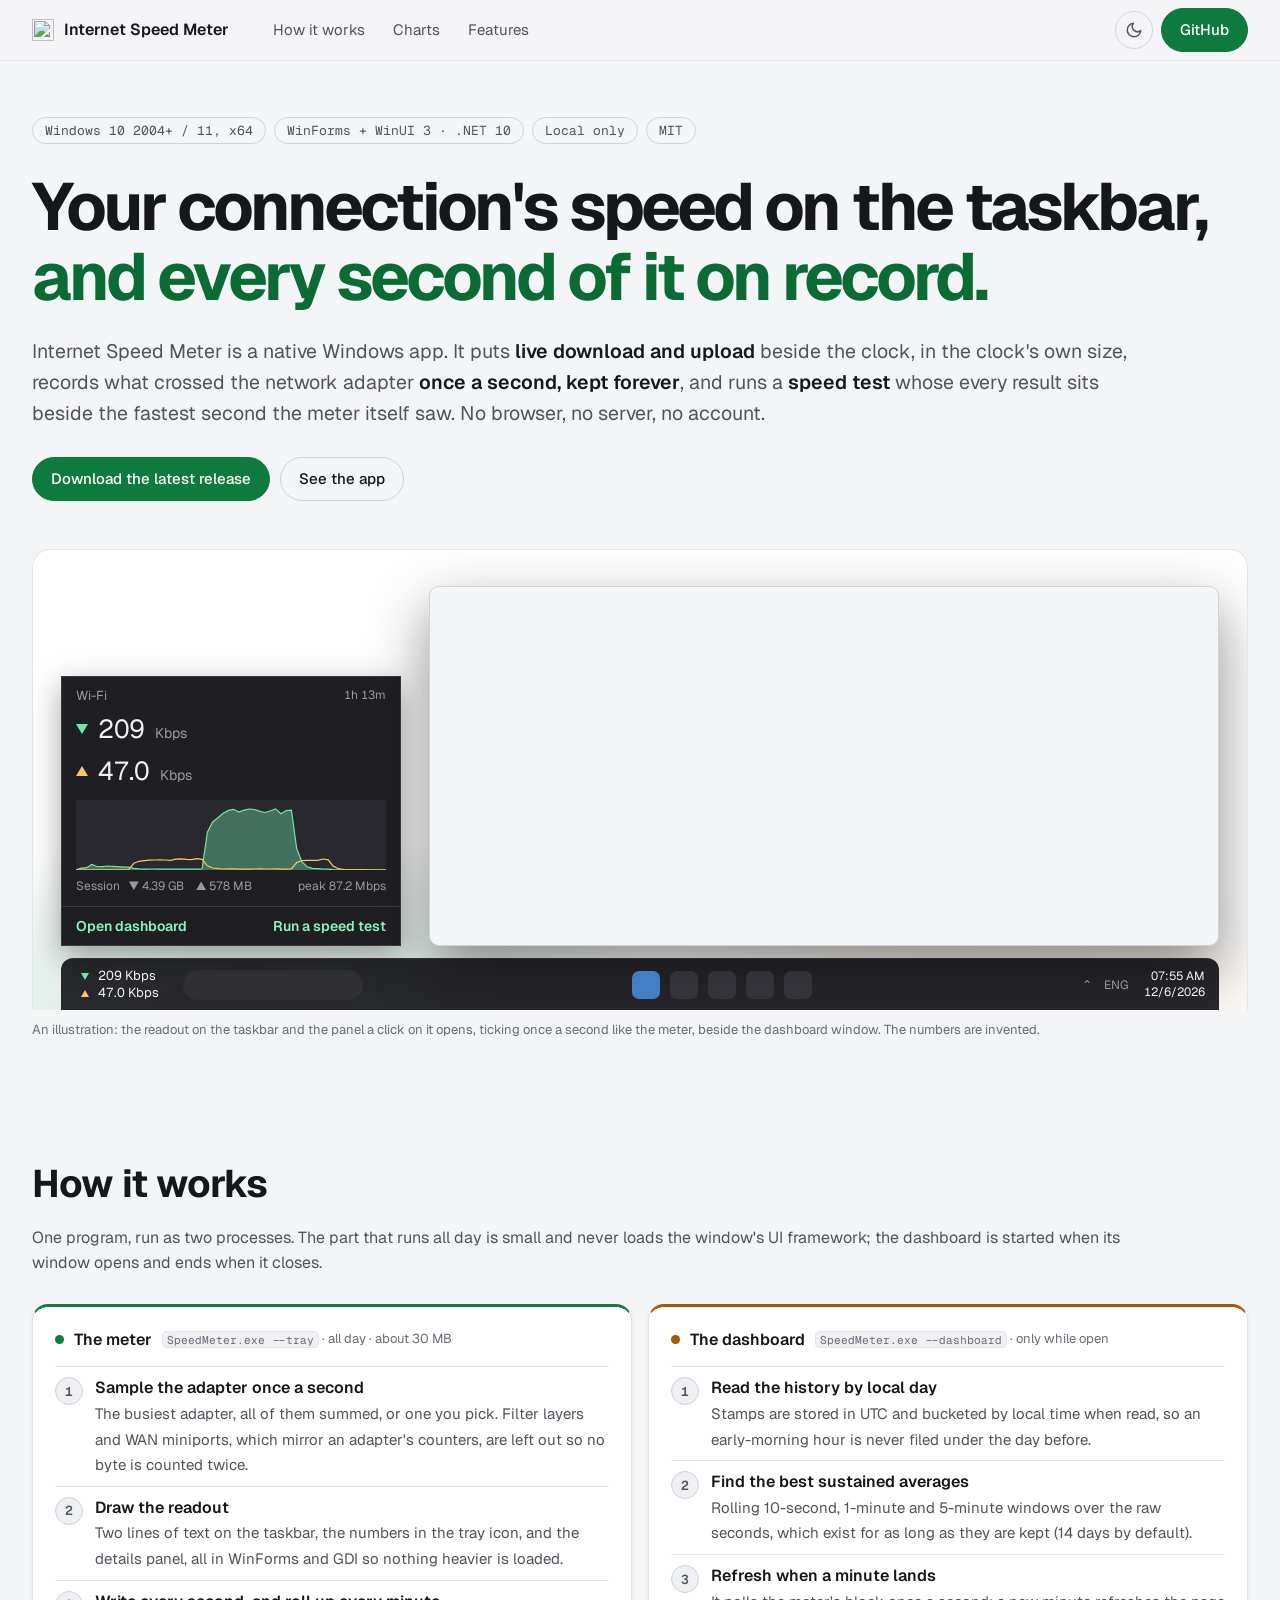
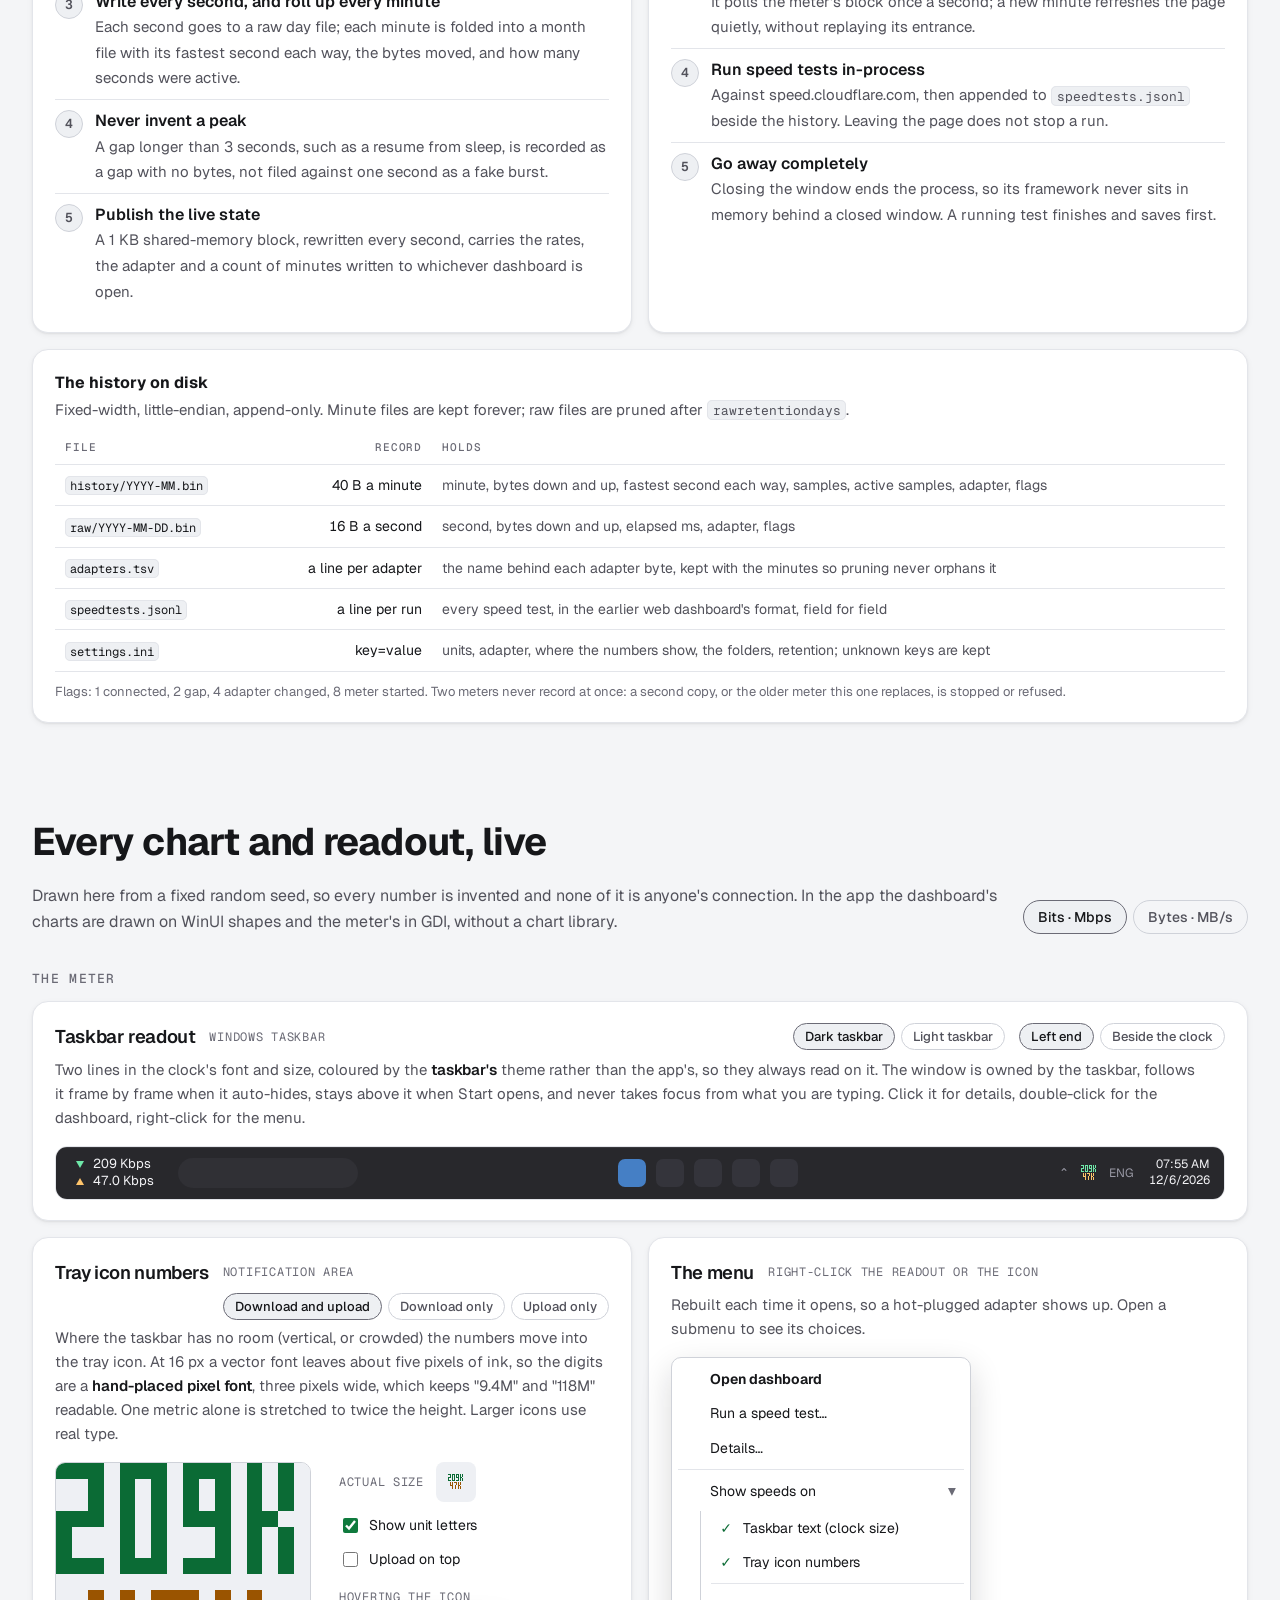
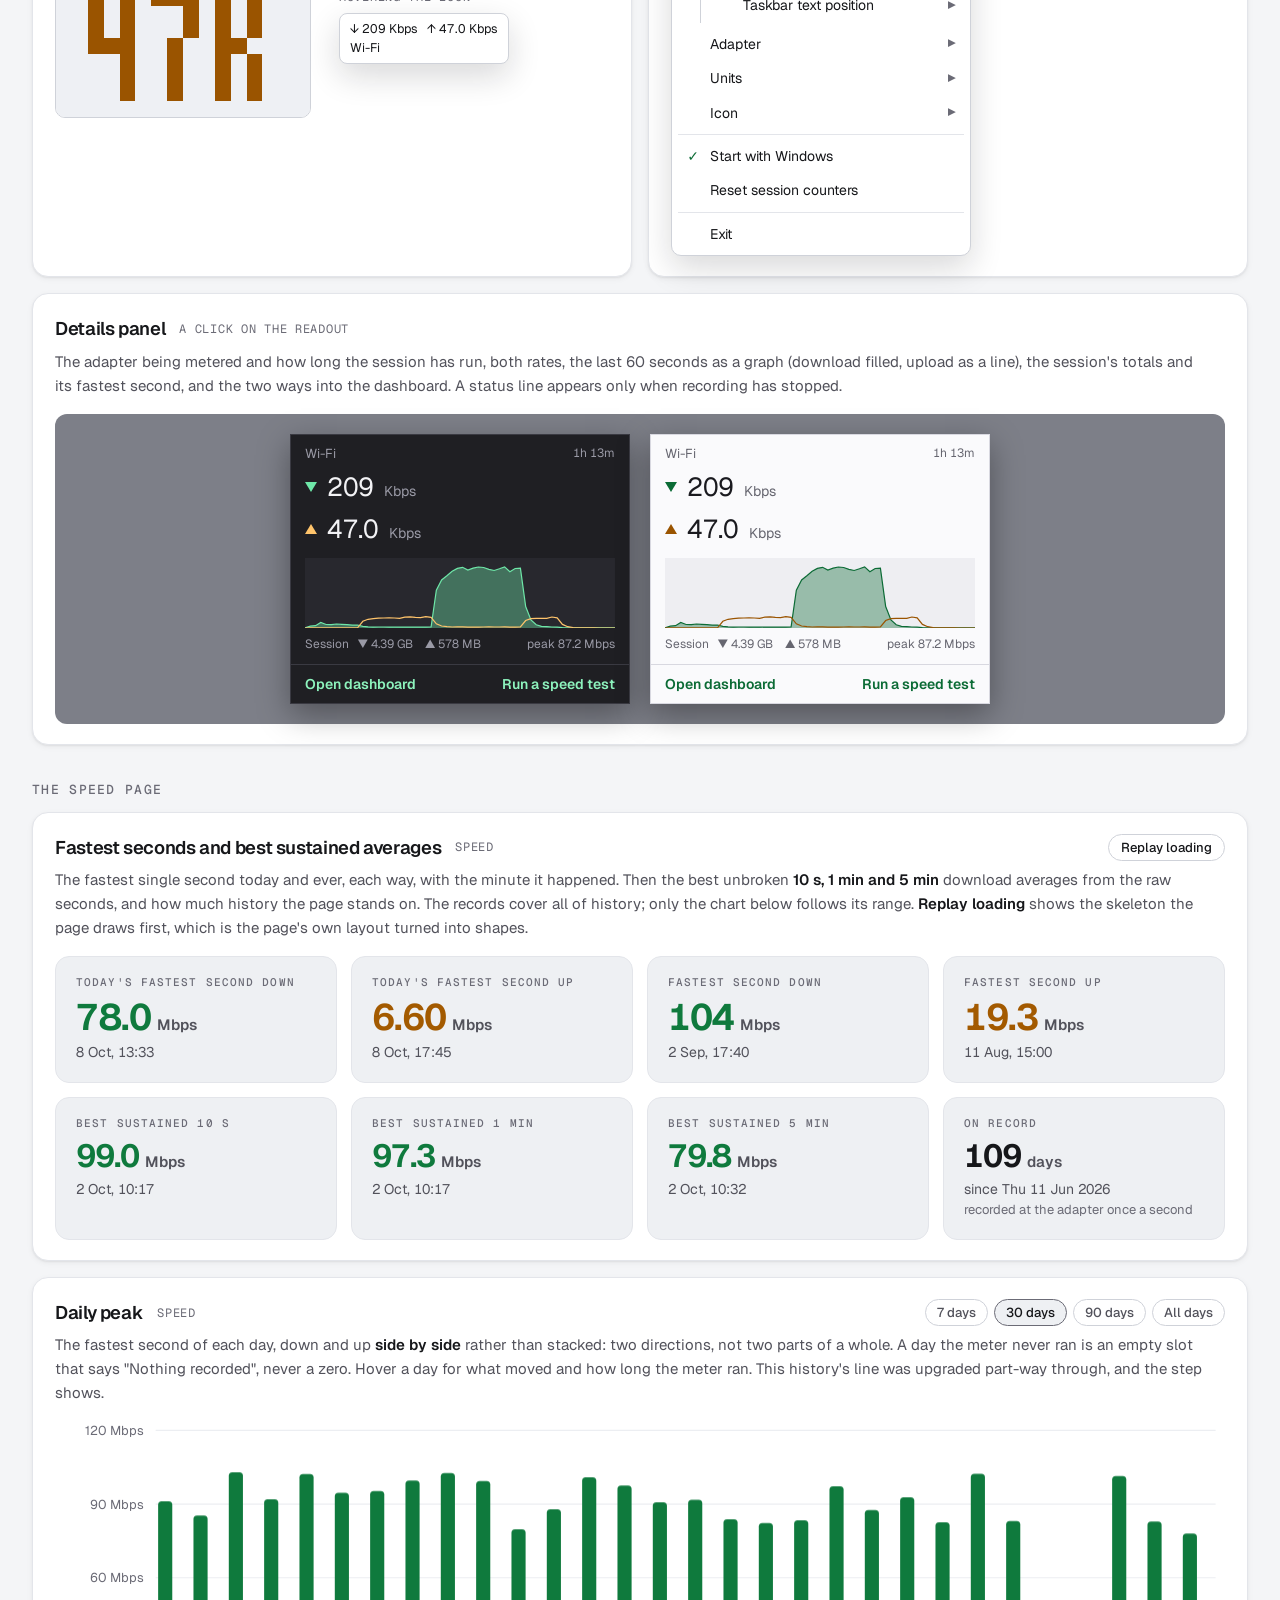
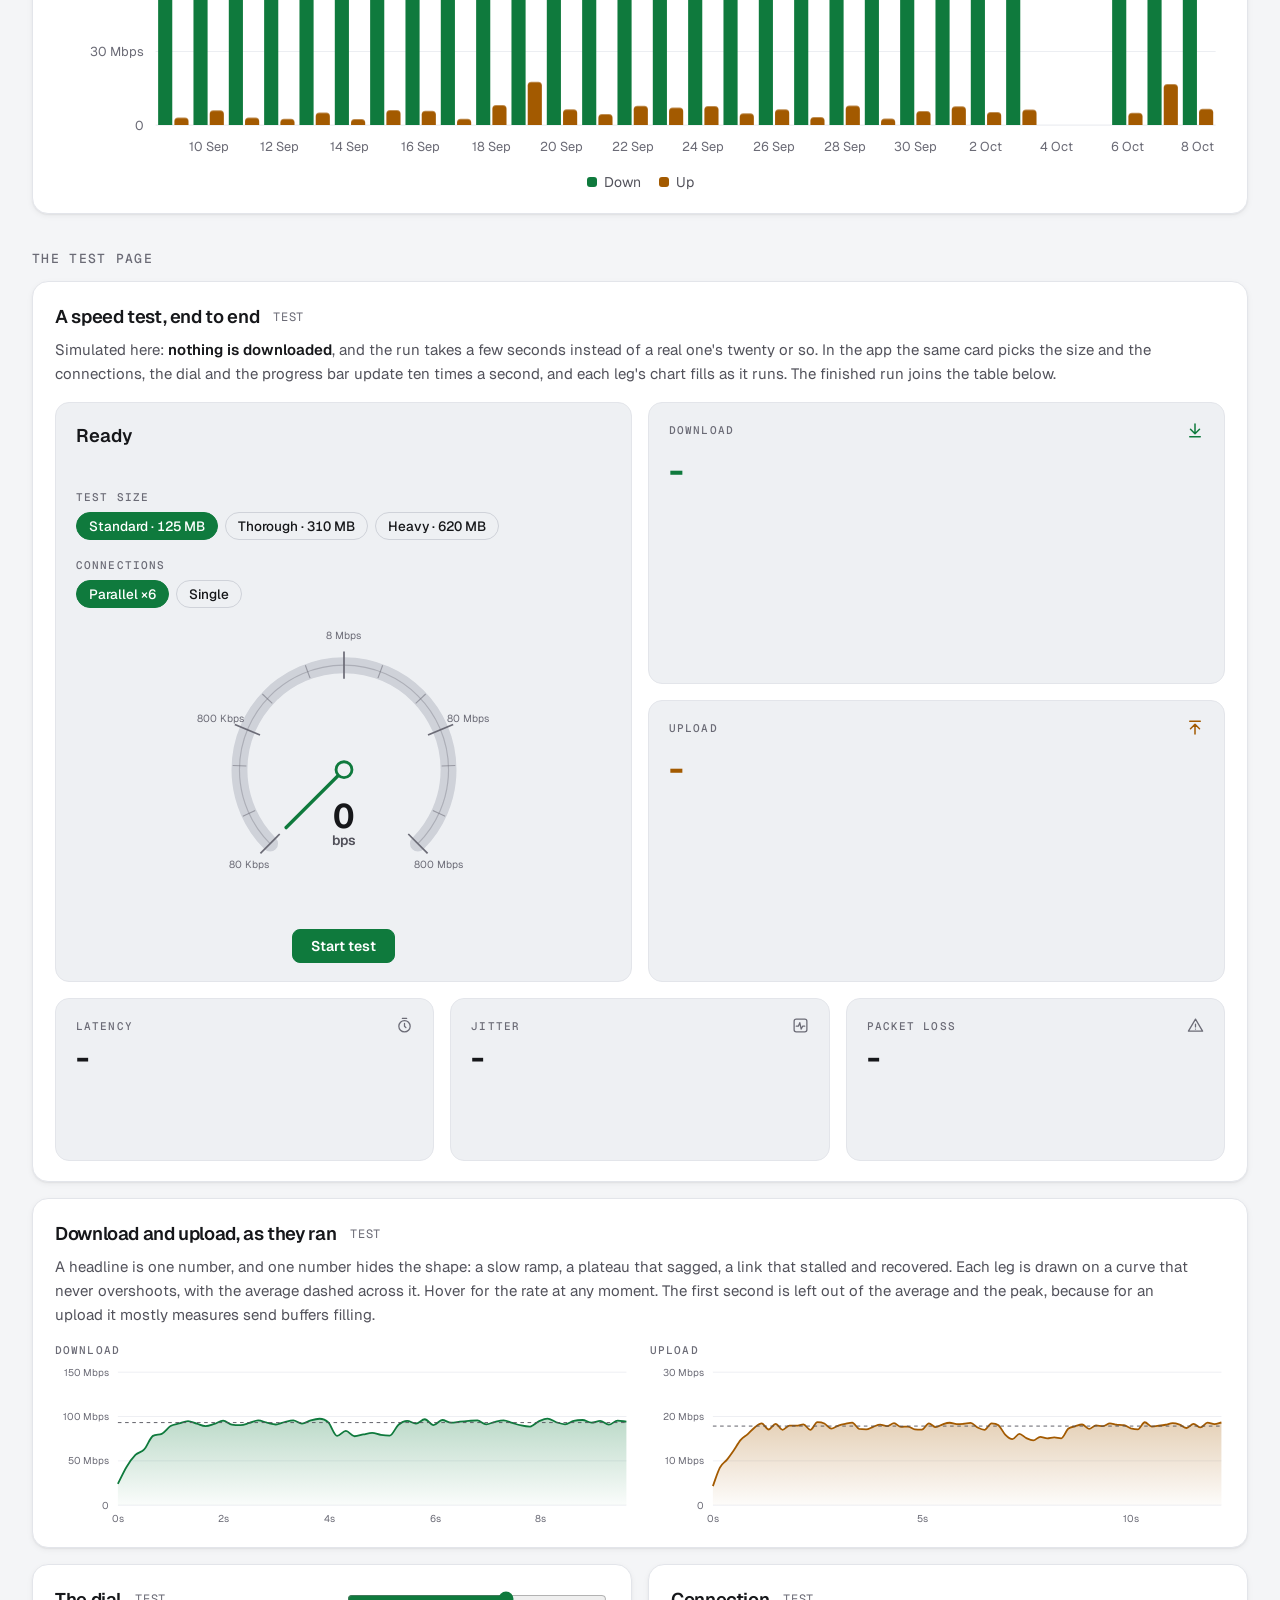
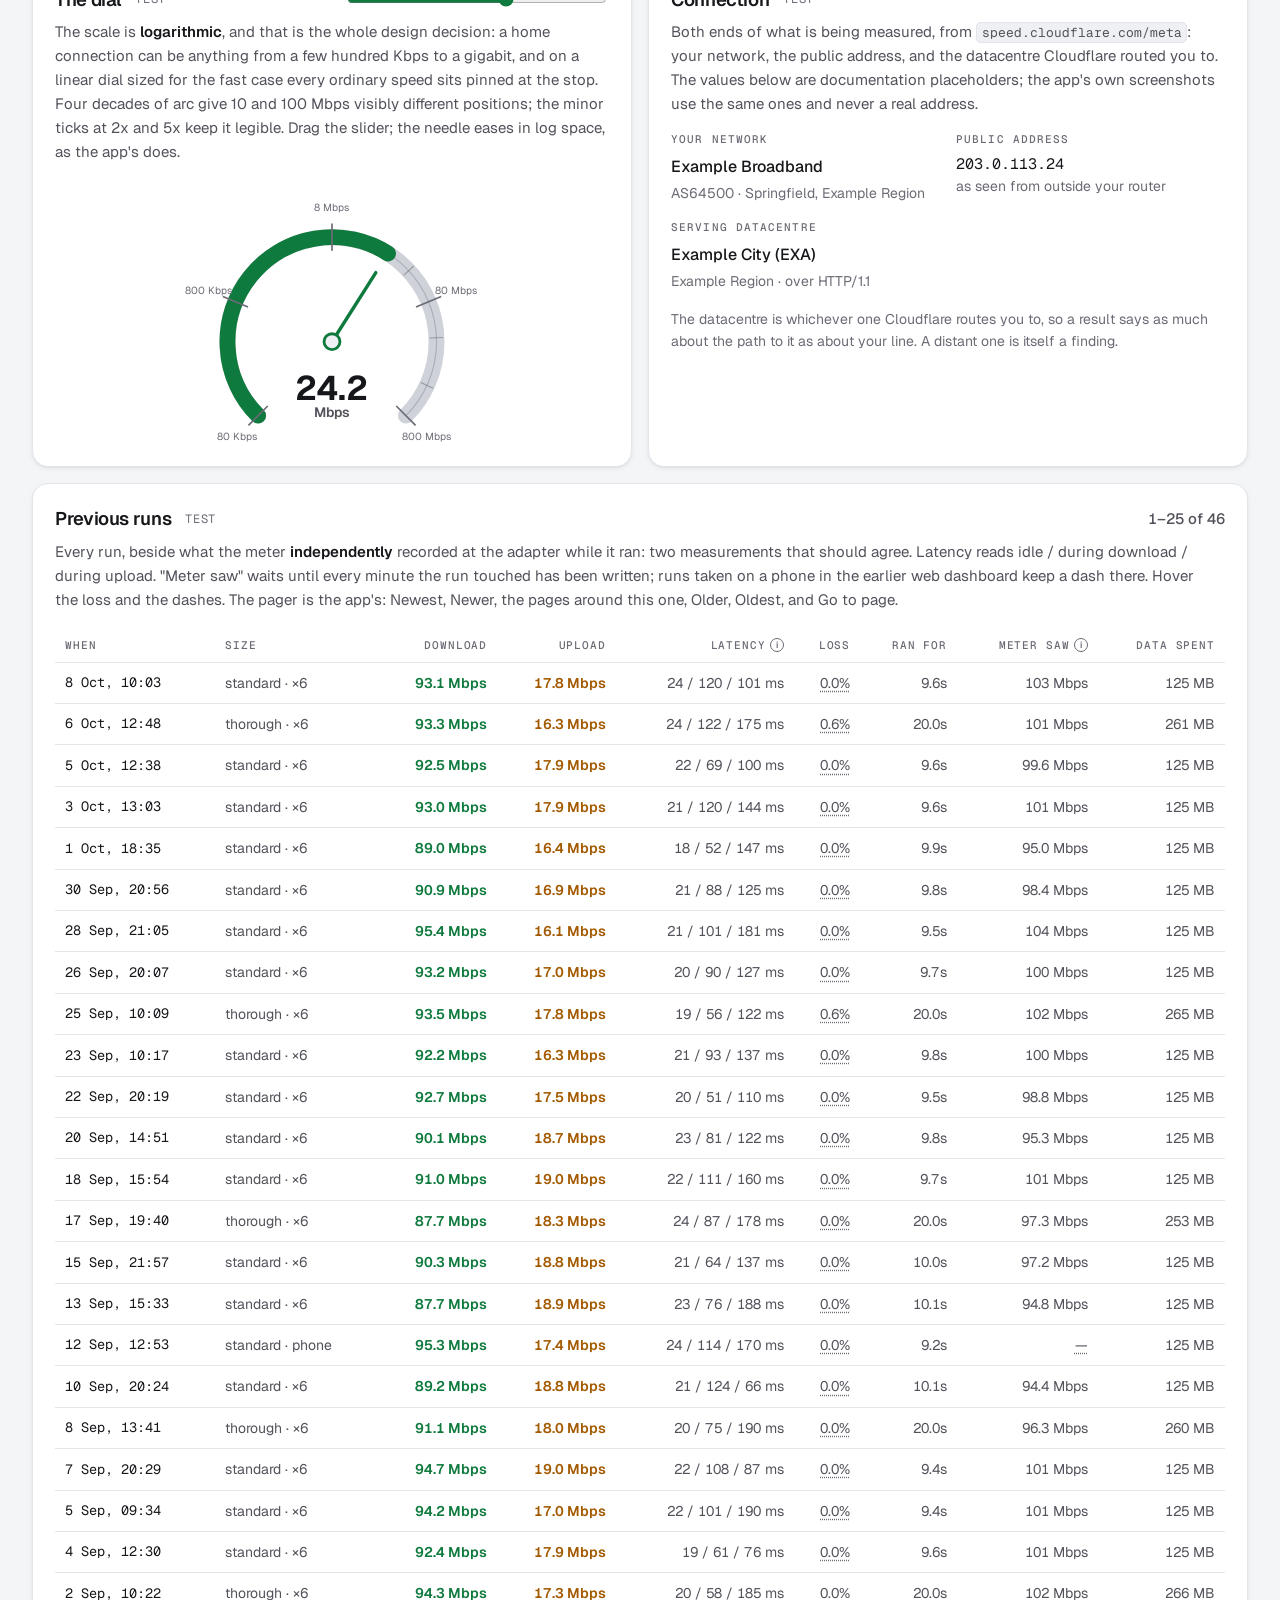
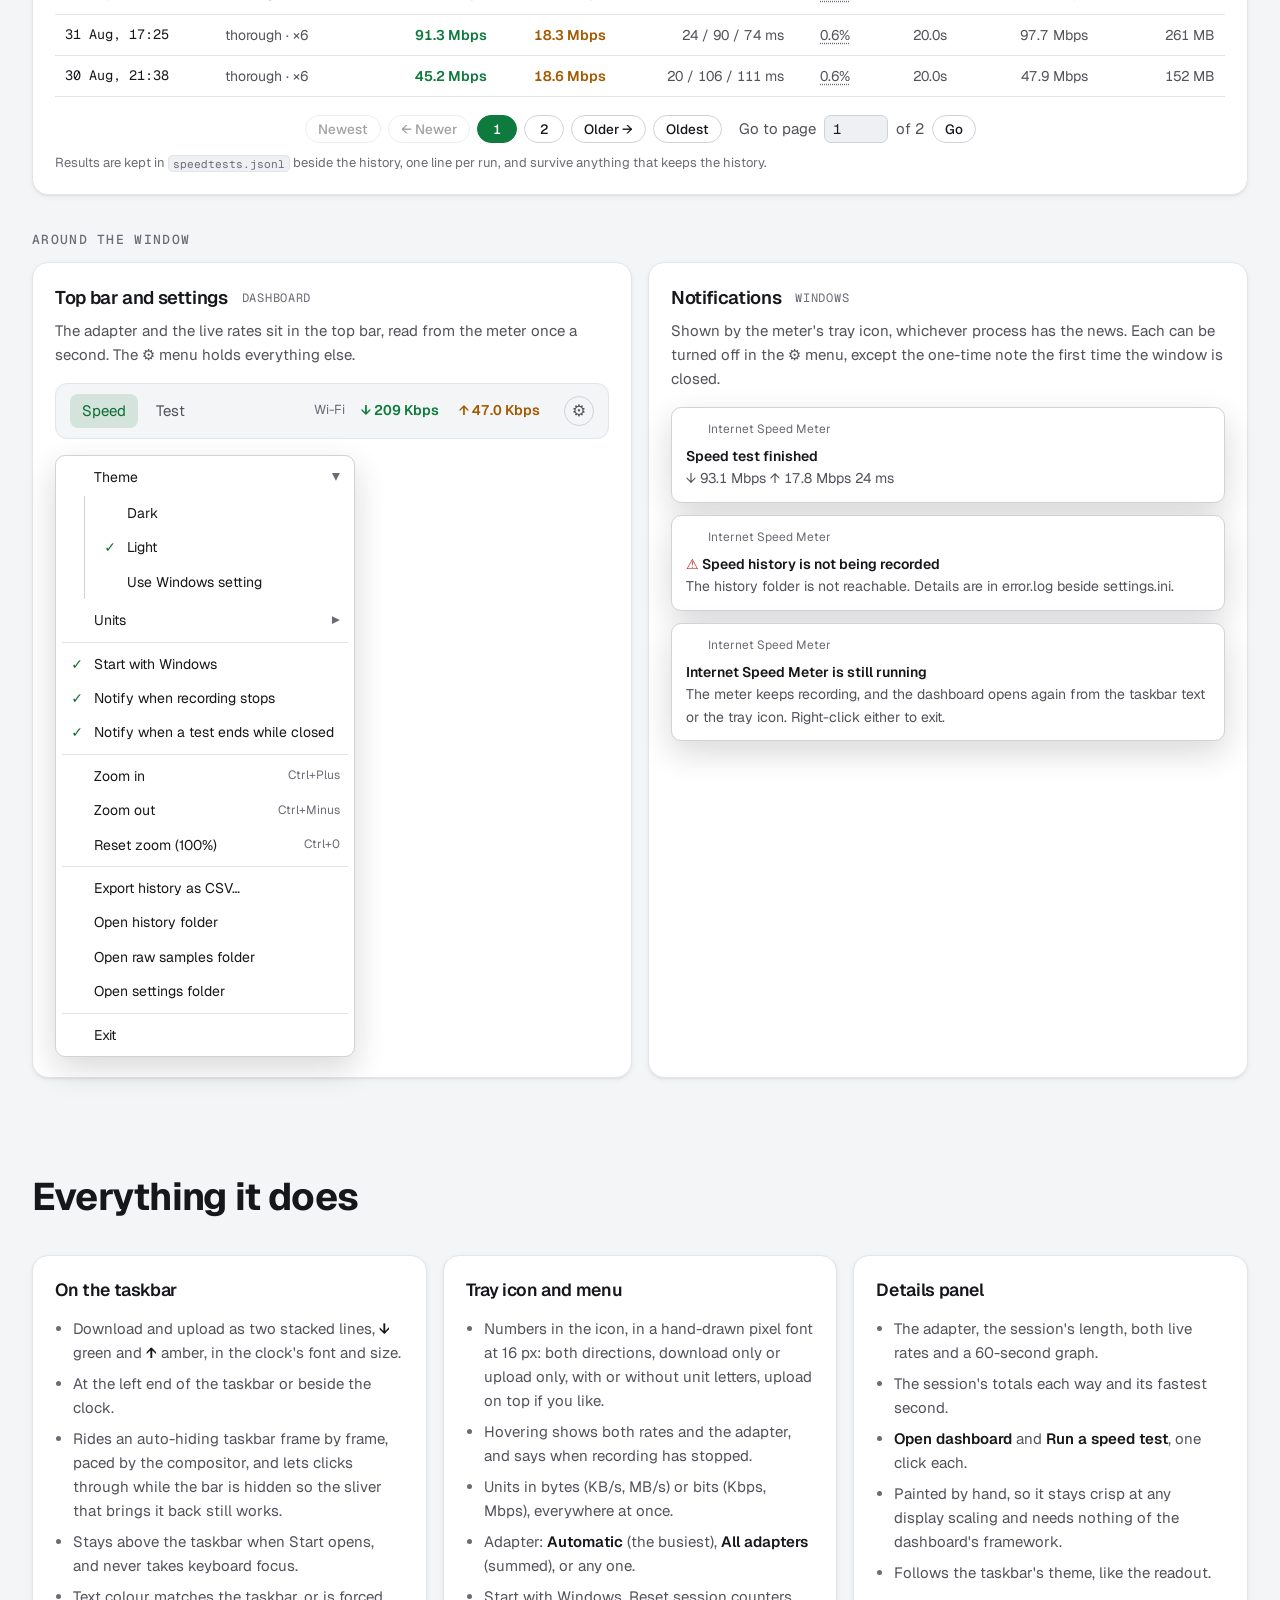
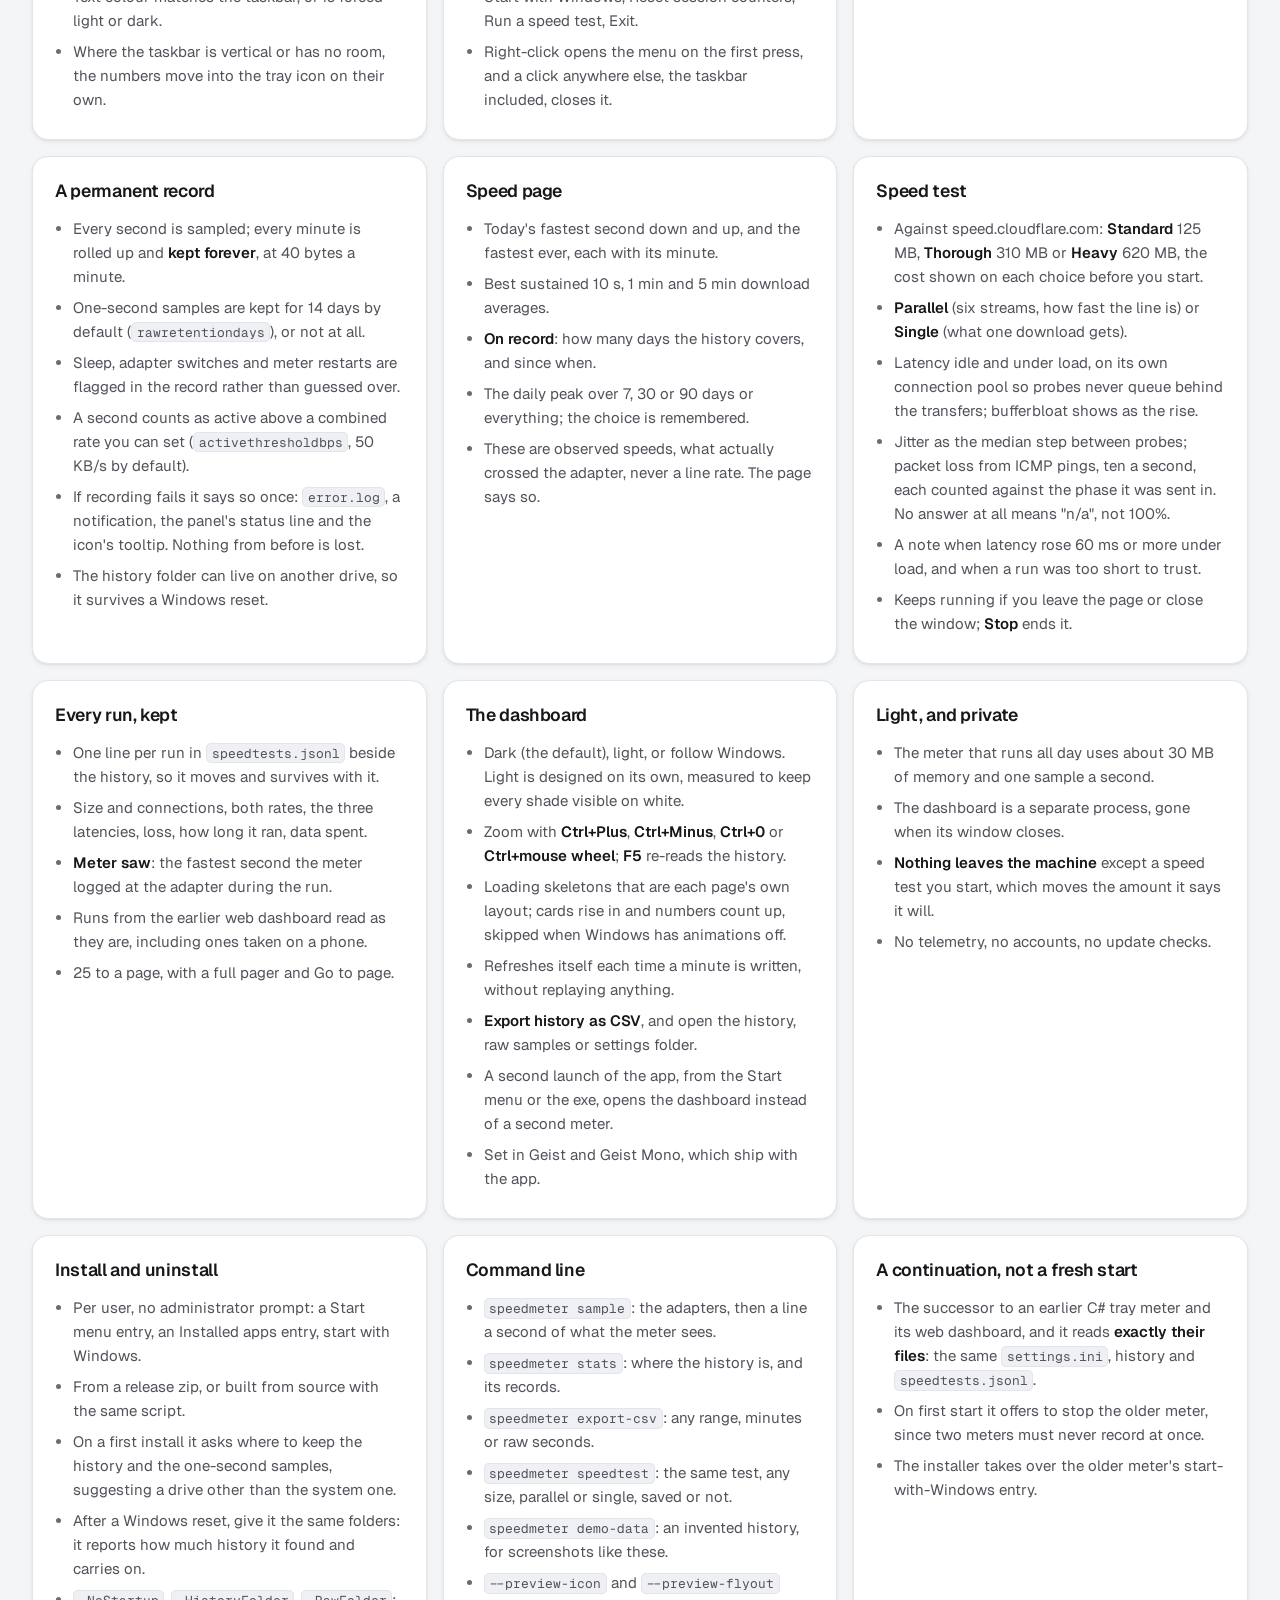
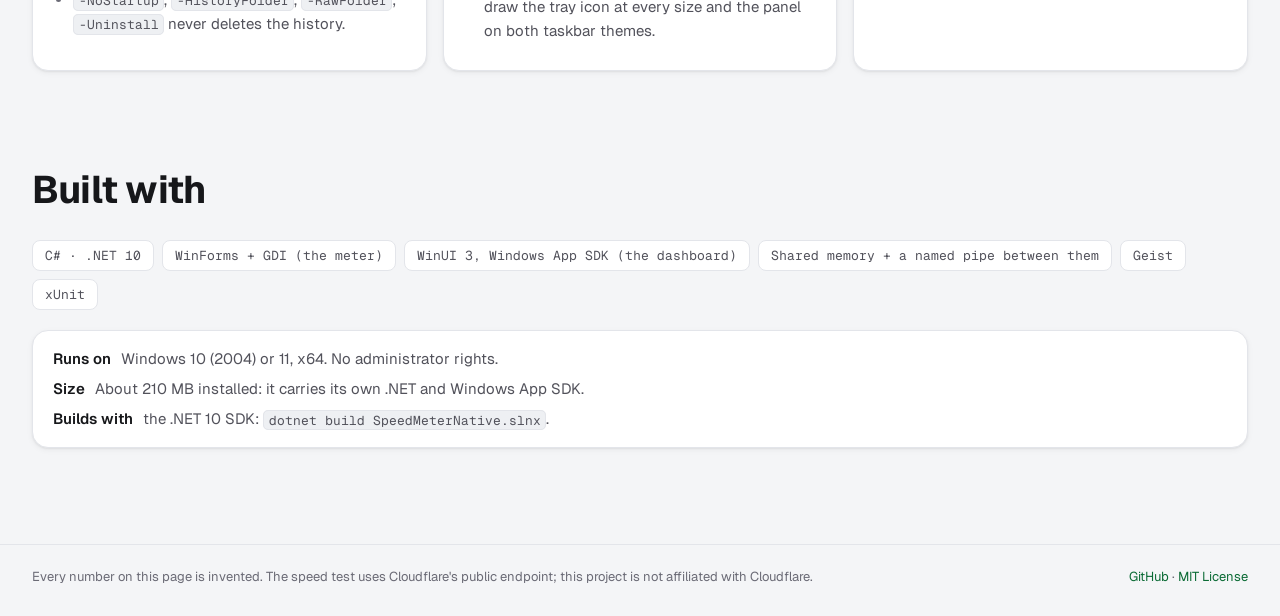
==== commit 81960ba8: "feat(site): hide the screenshot tour, pending review The tour section gets `hidden` and the top bar'" ====
--- a/site/index.html
+++ b/site/index.html
@@ -8,6 +8,19 @@
 <title>Internet Speed Meter</title>
 <meta name="description" content="A native Windows app that shows live download and upload speed on the taskbar, keeps a permanent second-by-second history of the connection, and runs a speed test beside what the meter itself saw. Nothing leaves the PC.">
 <meta name="theme-color" content="#000000">
+<!-- Link previews: the repository's own social card, copied in by build.mjs. Absolute
+     URLs, because chat apps and social sites do not resolve relative ones. -->
+<link rel="canonical" href="https://internet-speed-meter-native-site.vercel.app/">
+<meta property="og:type" content="website">
+<meta property="og:site_name" content="Internet Speed Meter">
+<meta property="og:title" content="Internet Speed Meter">
+<meta property="og:description" content="Live download and upload on the Windows taskbar, a permanent second-by-second history, and a speed test beside what the meter saw. A native app; nothing leaves the PC.">
+<meta property="og:url" content="https://internet-speed-meter-native-site.vercel.app/">
+<meta property="og:image" content="https://internet-speed-meter-native-site.vercel.app/social-preview.png">
+<meta property="og:image:width" content="1280">
+<meta property="og:image:height" content="640">
+<meta property="og:image:alt" content="Internet Speed Meter: a dashboard window above a taskbar showing download and upload speed beside the clock">
+<meta name="twitter:card" content="summary_large_image">
 <link rel="icon" href="favicon.svg" type="image/svg+xml">
 <link rel="preconnect" href="https://fonts.googleapis.com">
 <link rel="preconnect" href="https://fonts.gstatic.com" crossorigin>
@@ -26,7 +39,7 @@
     </a>
     <nav class="top-links" aria-label="Sections">
       <a href="#how">How it works</a>
-      <a href="#tour">Tour</a>
+      <!-- Tour hidden, pending review: <a href="#tour">Tour</a> -->
       <a href="#charts">Charts</a>
       <a href="#features">Features</a>
     </nav>
@@ -58,7 +71,7 @@
   </p>
   <div class="hero-cta">
     <a class="btn btn-solid" href="https://github.com/naimulnashid/internet-speed-meter-native/releases/latest">Download the latest release</a>
-    <a class="btn" href="#tour">See the app</a>
+    <a class="btn" href="#charts">See the app</a><!-- was #tour; the tour is hidden, pending review -->
   </div>
 
   <div class="hero-bar" aria-hidden="true">
@@ -115,7 +128,11 @@
 </section>
 
 <!-- ============================================================ tour -->
-<section id="tour" class="section wrap">
+<!-- HIDDEN 2026-10-15 at the owner's request, pending review; nothing below is
+     deleted. To restore: remove `hidden` from this section, uncomment the
+     Tour link in the top bar, and point the hero's second button back at
+     #tour. -->
+<section id="tour" class="section wrap" hidden>
   <h2>A tour of the app</h2>
   <p class="section-lede">Scroll inside the frame. Every number in these is invented: they are rendered from the history <code>speedmeter demo-data</code> writes.</p>
 
@@ -126,7 +143,7 @@
   </div>
   <figure class="shot card" id="shot">
     <div class="shot-scroll" tabindex="0" aria-label="Screenshot, scrollable">
-      <img id="shot-img" src="screenshots/speed.webp" alt="" loading="eager">
+      <img id="shot-img" src="screenshots/speed.webp" alt="" loading="lazy">
     </div>
   </figure>
 </section>
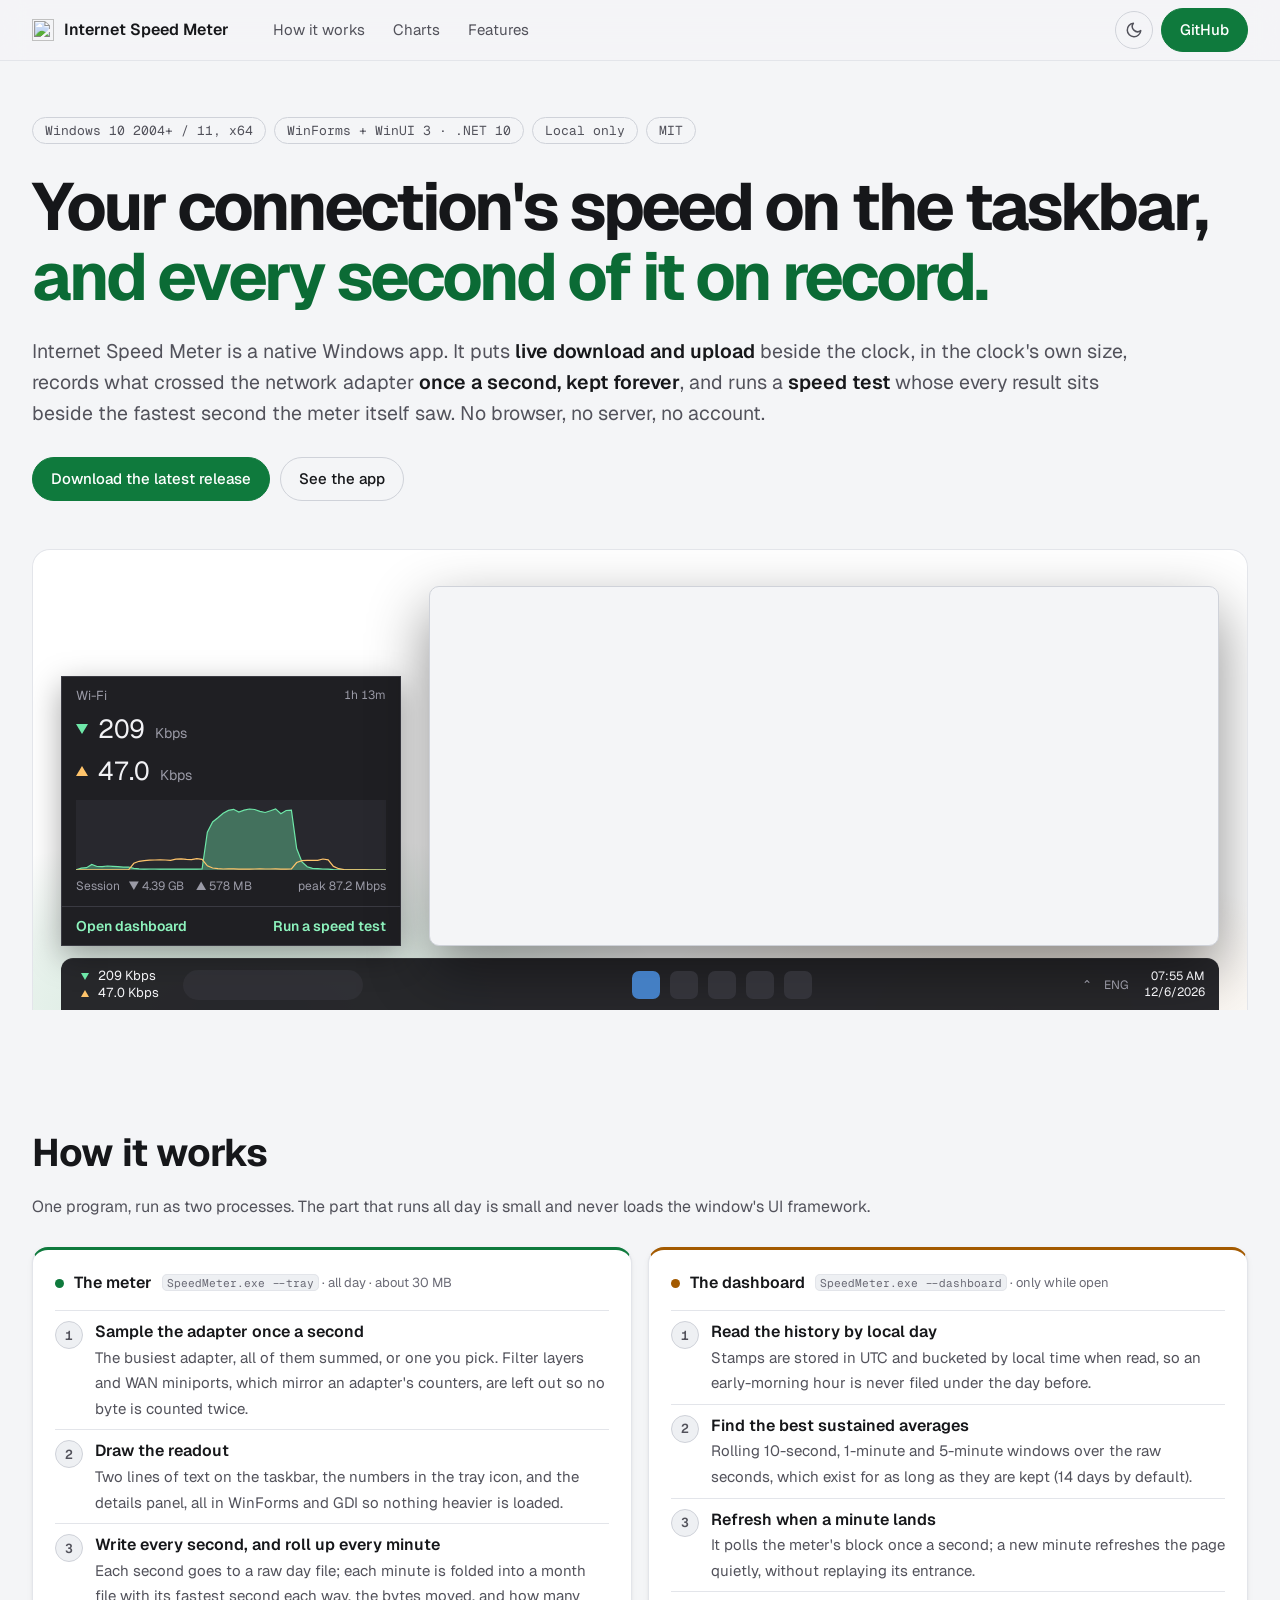
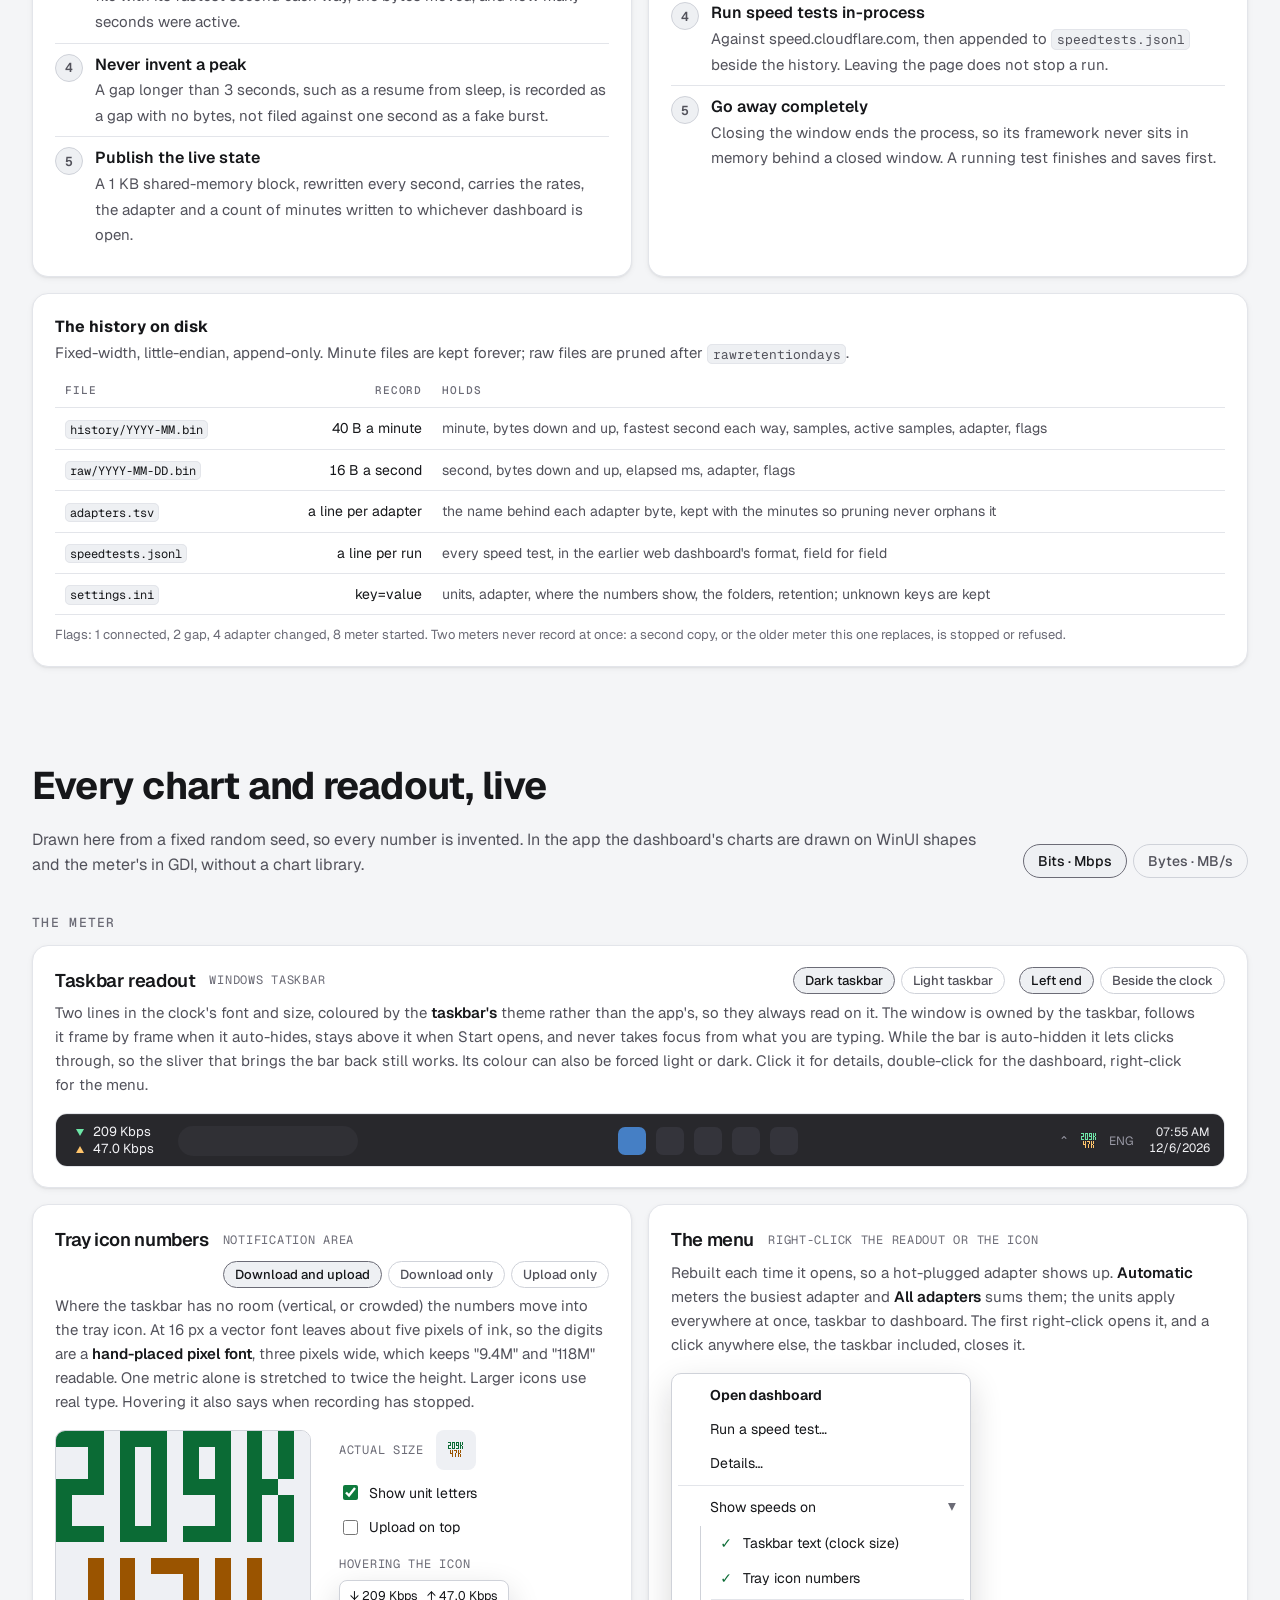
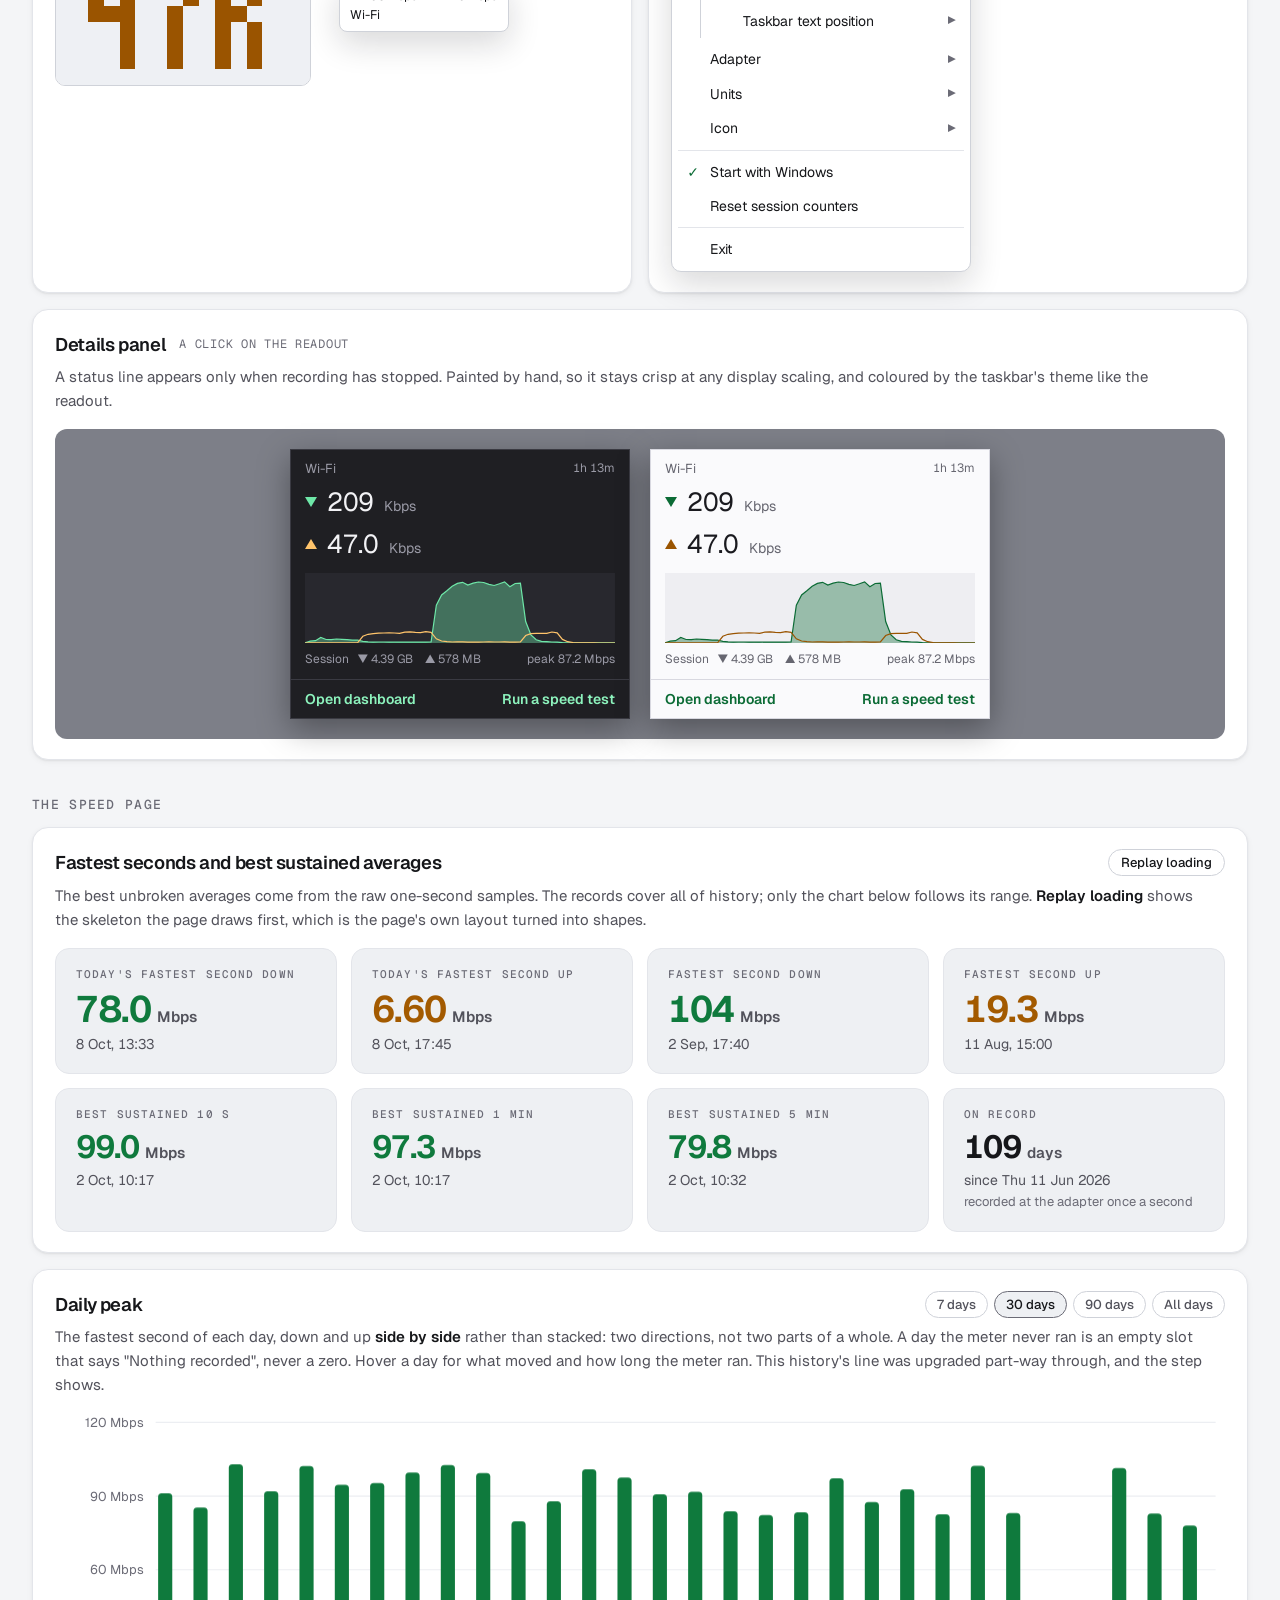
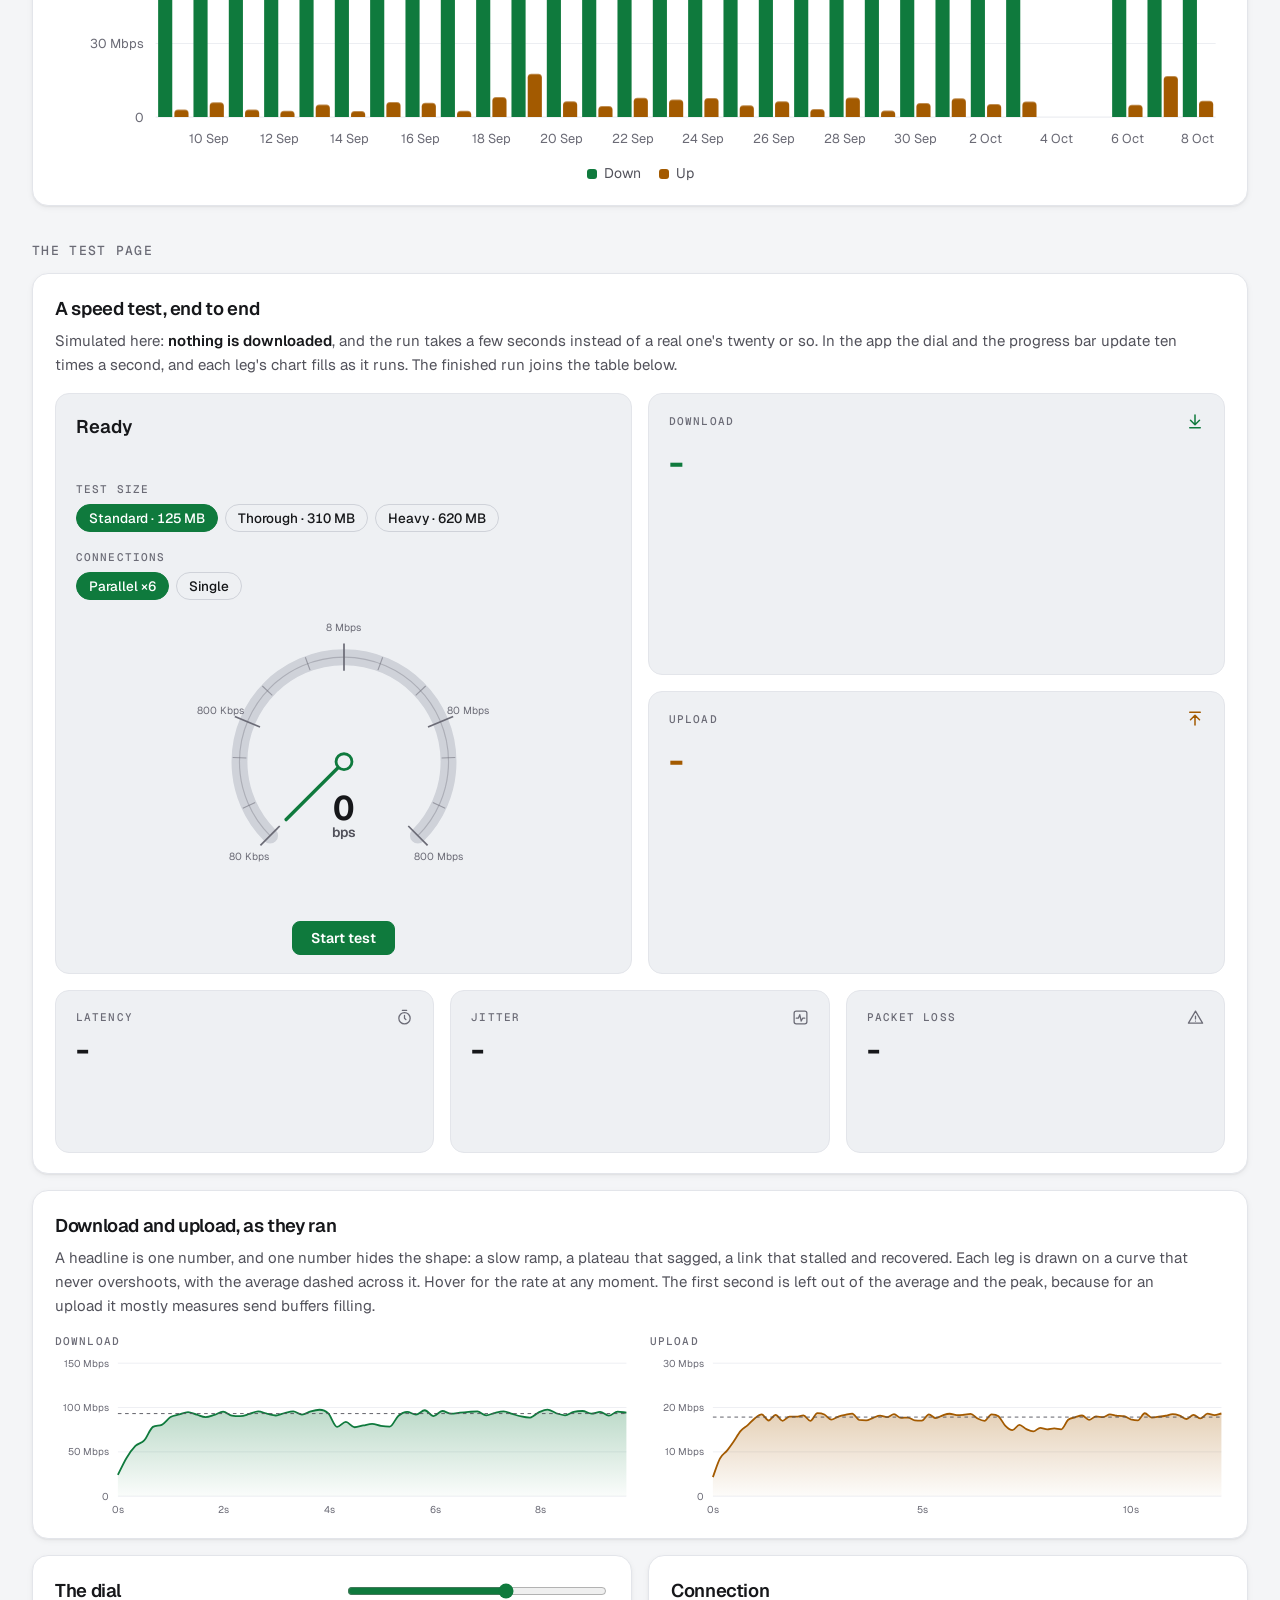
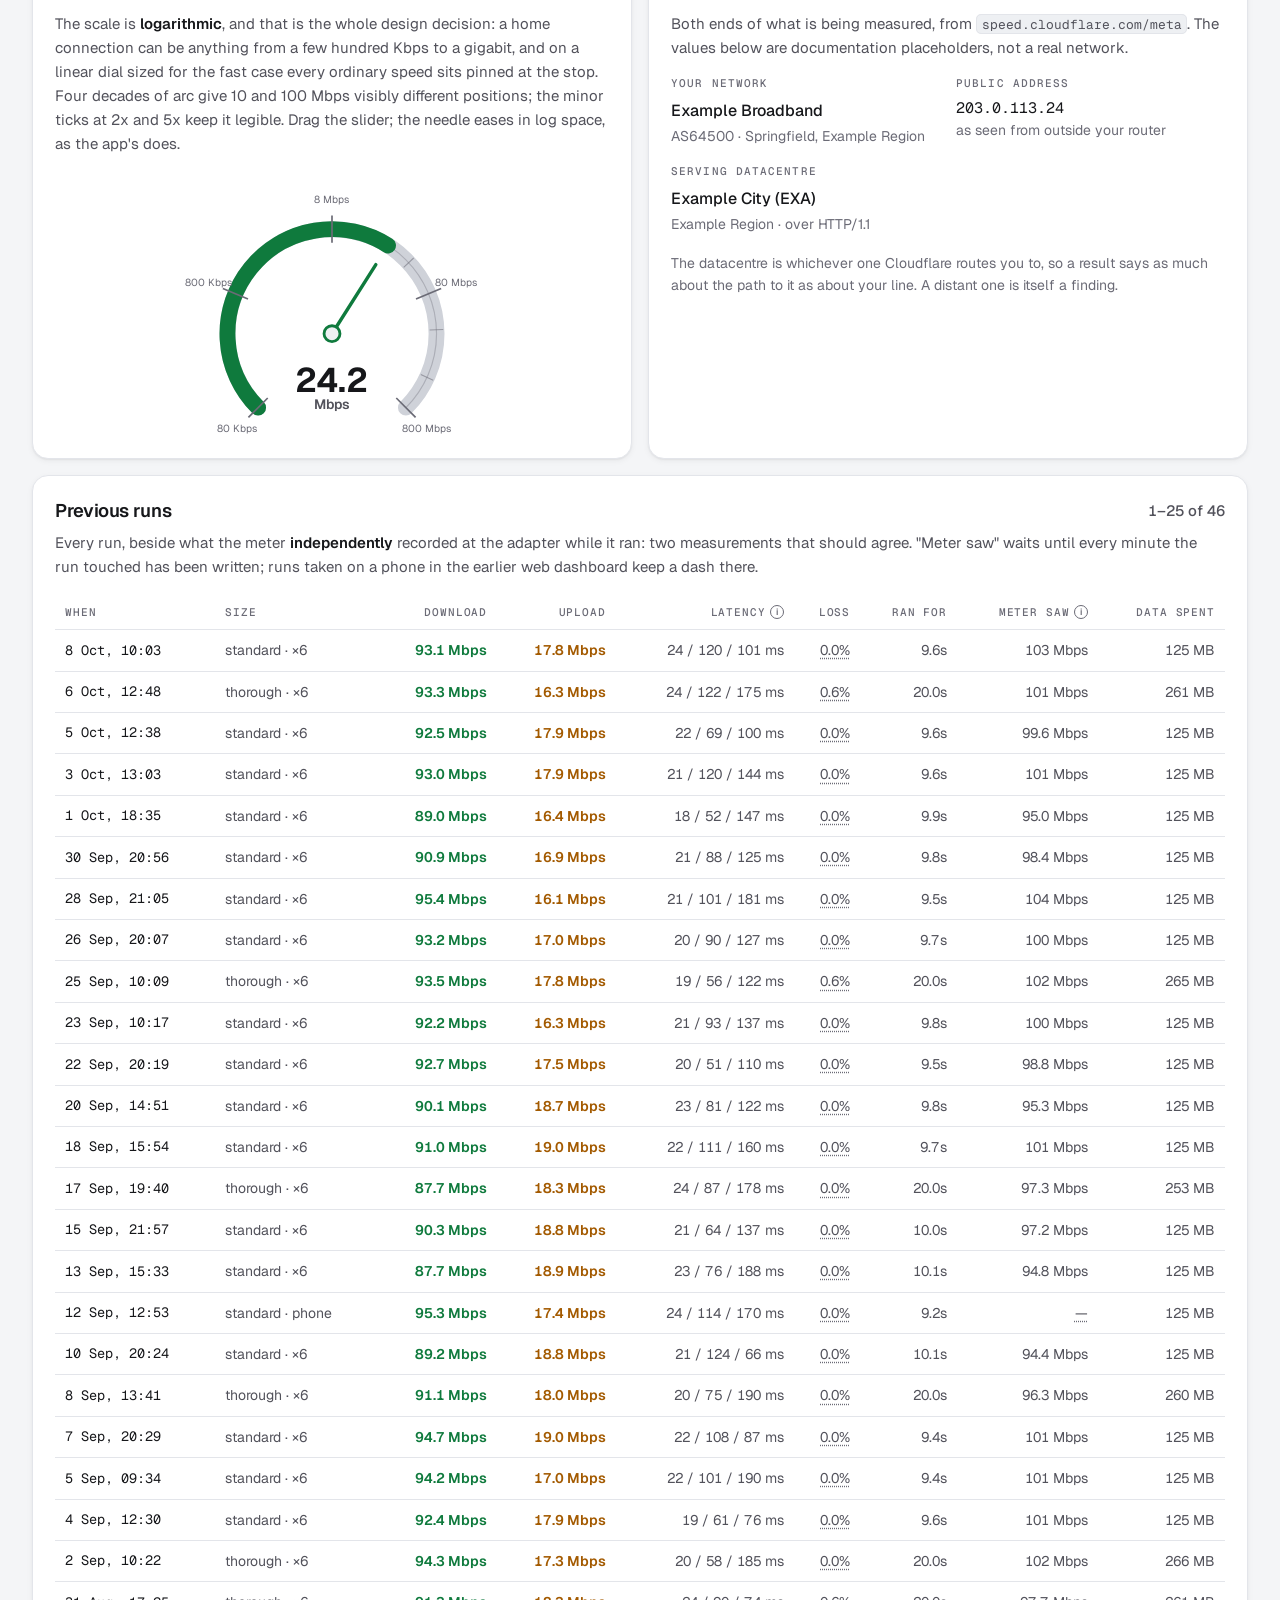
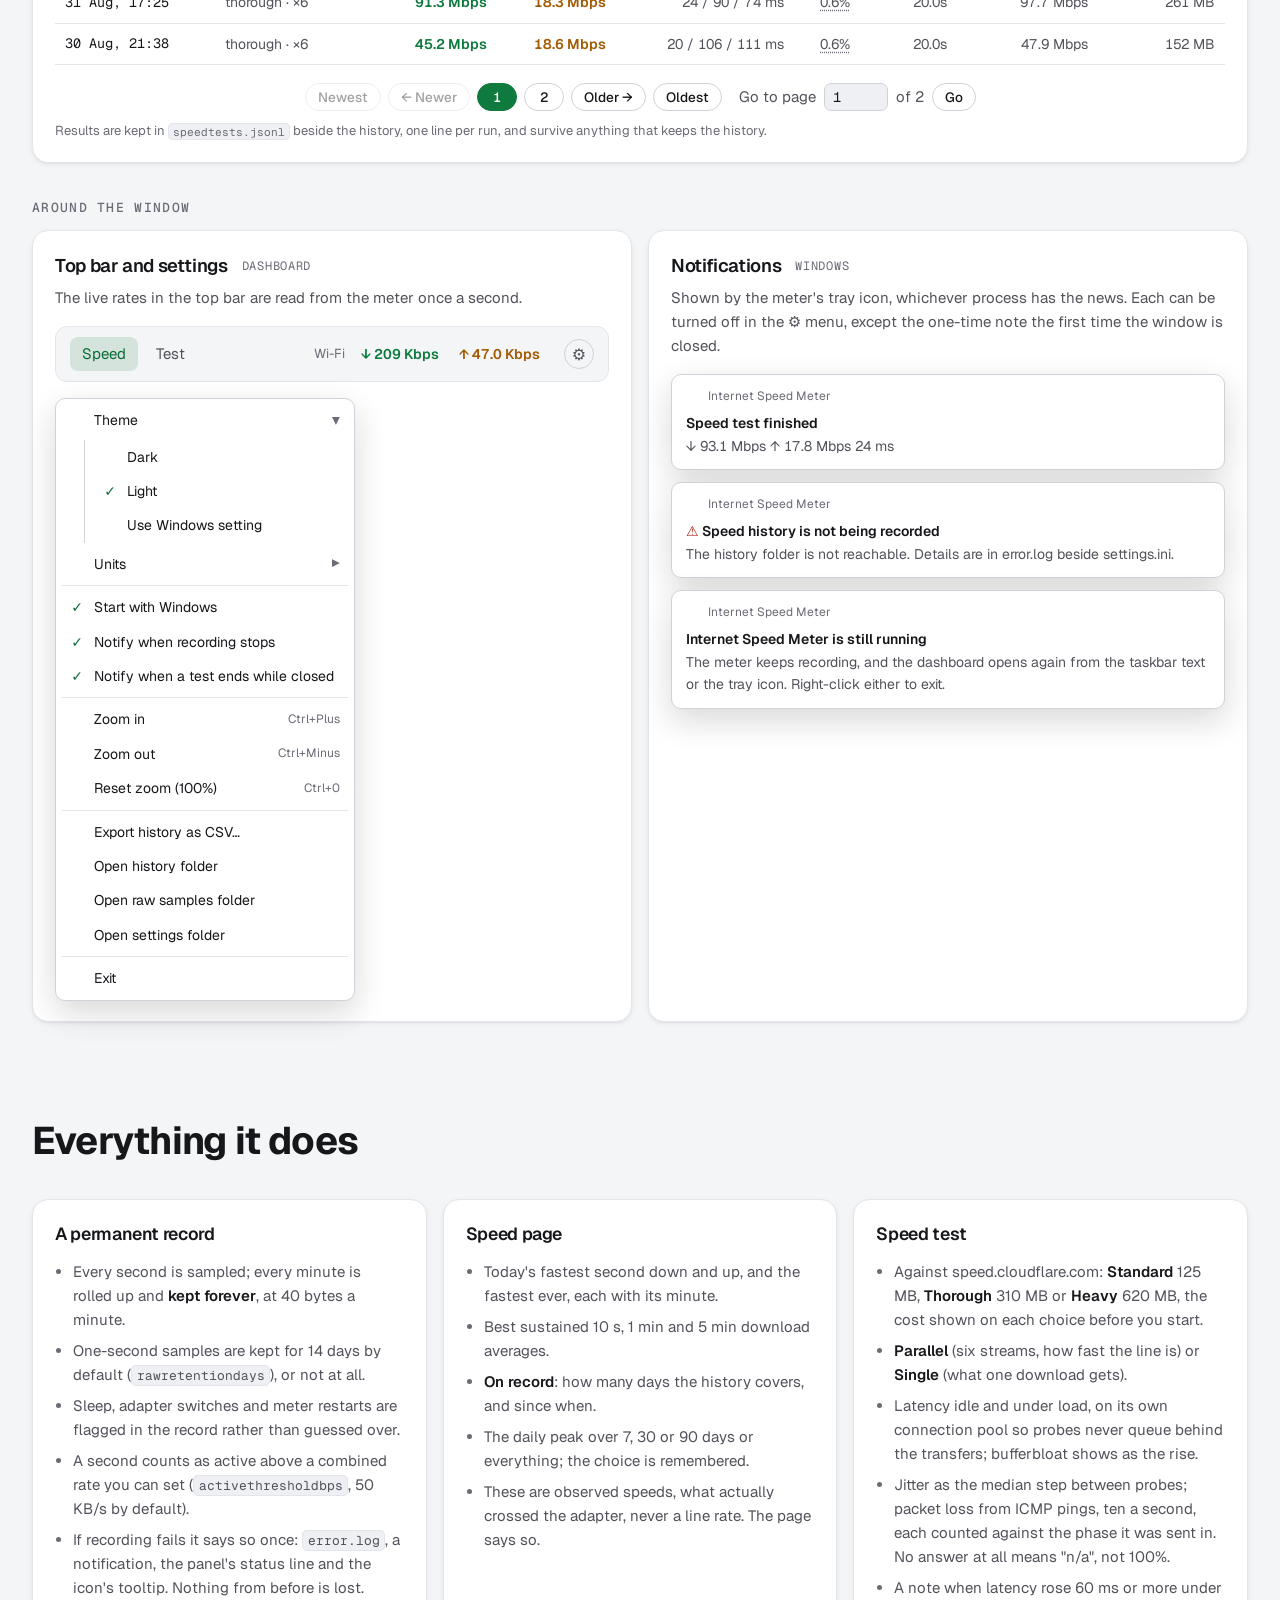
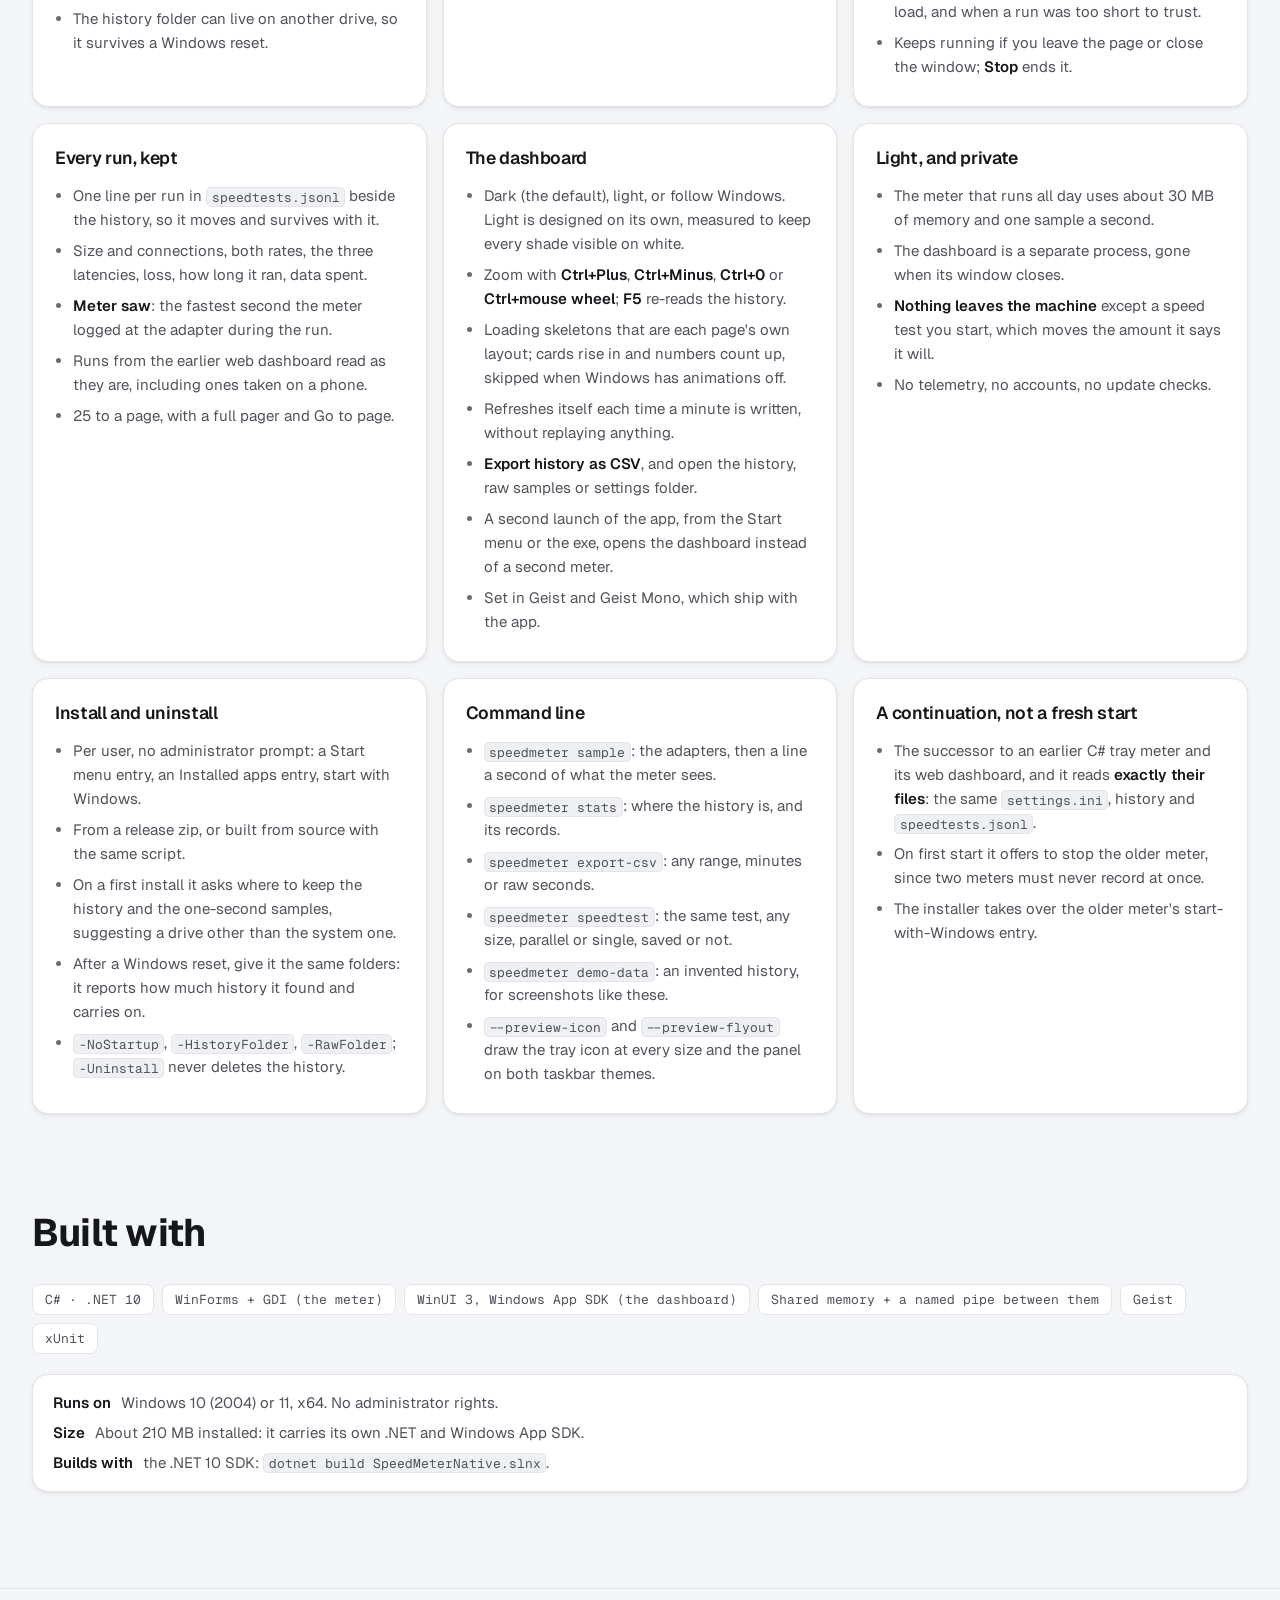
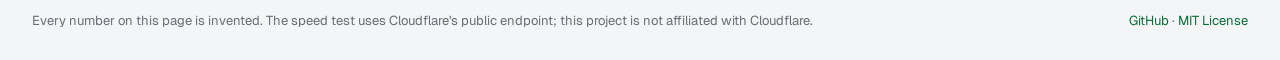
==== commit eac707c3: "fix(site): cut text that restates what is shown The hero's caption, the "Speed" / "Test" tags under " ====
--- a/site/index.html
+++ b/site/index.html
@@ -81,13 +81,12 @@
     </div>
     <div class="tb tb-dark" id="hero-taskbar"></div>
   </div>
-  <p class="hero-note">An illustration: the readout on the taskbar and the panel a click on it opens, ticking once a second like the meter, beside the dashboard window. The numbers are invented.</p>
 </section>
 
 <!-- ============================================================ how -->
 <section id="how" class="section wrap">
   <h2>How it works</h2>
-  <p class="section-lede">One program, run as two processes. The part that runs all day is small and never loads the window's UI framework; the dashboard is started when its window opens and ends when it closes.</p>
+  <p class="section-lede">One program, run as two processes. The part that runs all day is small and never loads the window's UI framework.</p>
 
   <div class="flow">
     <div class="lane lane-down">
@@ -153,7 +152,7 @@
   <div class="charts-head">
     <div>
       <h2>Every chart and readout, live</h2>
-      <p class="section-lede">Drawn here from a fixed random seed, so every number is invented and none of it is anyone's connection. In the app the dashboard's charts are drawn on WinUI shapes and the meter's in GDI, without a chart library.</p>
+      <p class="section-lede">Drawn here from a fixed random seed, so every number is invented. In the app the dashboard's charts are drawn on WinUI shapes and the meter's in GDI, without a chart library.</p>
     </div>
     <div class="seg" id="units" role="radiogroup" aria-label="Units">
       <button role="radio" aria-checked="true" data-units="bits">Bits · Mbps</button>
@@ -175,7 +174,7 @@
           <button role="radio" aria-checked="false" data-v="right">Beside the clock</button>
         </div>
       </header>
-      <p>Two lines in the clock's font and size, coloured by the <b>taskbar's</b> theme rather than the app's, so they always read on it. The window is owned by the taskbar, follows it frame by frame when it auto-hides, stays above it when Start opens, and never takes focus from what you are typing. Click it for details, double-click for the dashboard, right-click for the menu.</p>
+      <p>Two lines in the clock's font and size, coloured by the <b>taskbar's</b> theme rather than the app's, so they always read on it. The window is owned by the taskbar, follows it frame by frame when it auto-hides, stays above it when Start opens, and never takes focus from what you are typing. While the bar is auto-hidden it lets clicks through, so the sliver that brings the bar back still works. Its colour can also be forced light or dark. Click it for details, double-click for the dashboard, right-click for the menu.</p>
       <div class="tb-stage"><div class="tb" id="v-taskbar"></div></div>
     </article>
 
@@ -187,7 +186,7 @@
           <button role="radio" aria-checked="false" data-v="up">Upload only</button>
         </div>
       </header>
-      <p>Where the taskbar has no room (vertical, or crowded) the numbers move into the tray icon. At 16 px a vector font leaves about five pixels of ink, so the digits are a <b>hand-placed pixel font</b>, three pixels wide, which keeps "9.4M" and "118M" readable. One metric alone is stretched to twice the height. Larger icons use real type.</p>
+      <p>Where the taskbar has no room (vertical, or crowded) the numbers move into the tray icon. At 16 px a vector font leaves about five pixels of ink, so the digits are a <b>hand-placed pixel font</b>, three pixels wide, which keeps "9.4M" and "118M" readable. One metric alone is stretched to twice the height. Larger icons use real type. Hovering it also says when recording has stopped.</p>
       <div class="icon-row">
         <canvas id="v-icon-big" width="16" height="16" aria-label="The tray icon, magnified"></canvas>
         <div class="icon-side">
@@ -202,7 +201,7 @@
 
     <article class="viz">
       <header><h3>The menu</h3><span class="where">Right-click the readout or the icon</span></header>
-      <p>Rebuilt each time it opens, so a hot-plugged adapter shows up. Open a submenu to see its choices.</p>
+      <p>Rebuilt each time it opens, so a hot-plugged adapter shows up. <b>Automatic</b> meters the busiest adapter and <b>All adapters</b> sums them; the units apply everywhere at once, taskbar to dashboard. The first right-click opens it, and a click anywhere else, the taskbar included, closes it.</p>
       <div class="menus">
         <div class="menu menu-static menu-win" id="v-traymenu"></div>
       </div>
@@ -210,7 +209,7 @@
 
     <article class="viz wide">
       <header><h3>Details panel</h3><span class="where">A click on the readout</span></header>
-      <p>The adapter being metered and how long the session has run, both rates, the last 60 seconds as a graph (download filled, upload as a line), the session's totals and its fastest second, and the two ways into the dashboard. A status line appears only when recording has stopped.</p>
+      <p>A status line appears only when recording has stopped. Painted by hand, so it stays crisp at any display scaling, and coloured by the taskbar's theme like the readout.</p>
       <div class="flyouts">
         <div class="flyout fl-dark" id="v-flyout-dark"></div>
         <div class="flyout fl-light" id="v-flyout-light"></div>
@@ -225,15 +224,15 @@
   <div class="gallery">
 
     <article class="viz wide">
-      <header><h3>Fastest seconds and best sustained averages</h3><span class="where">Speed</span>
+      <header><h3>Fastest seconds and best sustained averages</h3>
         <button type="button" class="mini-btn" id="cards-reload">Replay loading</button>
       </header>
-      <p>The fastest single second today and ever, each way, with the minute it happened. Then the best unbroken <b>10 s, 1 min and 5 min</b> download averages from the raw seconds, and how much history the page stands on. The records cover all of history; only the chart below follows its range. <b>Replay loading</b> shows the skeleton the page draws first, which is the page's own layout turned into shapes.</p>
+      <p>The best unbroken averages come from the raw one-second samples. The records cover all of history; only the chart below follows its range. <b>Replay loading</b> shows the skeleton the page draws first, which is the page's own layout turned into shapes.</p>
       <div class="figs" id="v-figs"></div>
     </article>
 
     <article class="viz wide">
-      <header><h3>Daily peak</h3><span class="where">Speed</span>
+      <header><h3>Daily peak</h3>
         <div class="seg seg-sm" id="peak-range" role="radiogroup" aria-label="Days shown">
           <button role="radio" aria-checked="false" data-range="7">7 days</button>
           <button role="radio" aria-checked="true" data-range="30">30 days</button>
@@ -252,8 +251,8 @@
   <div class="gallery">
 
     <article class="viz wide">
-      <header><h3>A speed test, end to end</h3><span class="where">Test</span></header>
-      <p>Simulated here: <b>nothing is downloaded</b>, and the run takes a few seconds instead of a real one's twenty or so. In the app the same card picks the size and the connections, the dial and the progress bar update ten times a second, and each leg's chart fills as it runs. The finished run joins the table below.</p>
+      <header><h3>A speed test, end to end</h3></header>
+      <p>Simulated here: <b>nothing is downloaded</b>, and the run takes a few seconds instead of a real one's twenty or so. In the app the dial and the progress bar update ten times a second, and each leg's chart fills as it runs. The finished run joins the table below.</p>
       <div class="testgrid">
         <div class="tcard" id="t-run">
           <div class="t-title" id="t-title">Ready</div>
@@ -276,7 +275,7 @@
     </article>
 
     <article class="viz wide">
-      <header><h3>Download and upload, as they ran</h3><span class="where">Test</span></header>
+      <header><h3>Download and upload, as they ran</h3></header>
       <p>A headline is one number, and one number hides the shape: a slow ramp, a plateau that sagged, a link that stalled and recovered. Each leg is drawn on a curve that never overshoots, with the average dashed across it. Hover for the rate at any moment. The first second is left out of the average and the peak, because for an upload it mostly measures send buffers filling.</p>
       <div class="legs2">
         <div><div class="stat-label">Download</div><div class="chart" id="v-leg-down"></div></div>
@@ -285,7 +284,7 @@
     </article>
 
     <article class="viz">
-      <header><h3>The dial</h3><span class="where">Test</span>
+      <header><h3>The dial</h3>
         <input type="range" id="dial-range" min="0" max="1000" value="620" aria-label="Rate shown on the dial">
       </header>
       <p>The scale is <b>logarithmic</b>, and that is the whole design decision: a home connection can be anything from a few hundred Kbps to a gigabit, and on a linear dial sized for the fast case every ordinary speed sits pinned at the stop. Four decades of arc give 10 and 100 Mbps visibly different positions; the minor ticks at 2x and 5x keep it legible. Drag the slider; the needle eases in log space, as the app's does.</p>
@@ -293,14 +292,14 @@
     </article>
 
     <article class="viz">
-      <header><h3>Connection</h3><span class="where">Test</span></header>
-      <p>Both ends of what is being measured, from <code>speed.cloudflare.com/meta</code>: your network, the public address, and the datacentre Cloudflare routed you to. The values below are documentation placeholders; the app's own screenshots use the same ones and never a real address.</p>
+      <header><h3>Connection</h3></header>
+      <p>Both ends of what is being measured, from <code>speed.cloudflare.com/meta</code>. The values below are documentation placeholders, not a real network.</p>
       <div class="conn" id="v-conn"></div>
     </article>
 
     <article class="viz wide">
-      <header><h3>Previous runs</h3><span class="where">Test</span><span class="aside" id="v-runs-count"></span></header>
-      <p>Every run, beside what the meter <b>independently</b> recorded at the adapter while it ran: two measurements that should agree. Latency reads idle / during download / during upload. "Meter saw" waits until every minute the run touched has been written; runs taken on a phone in the earlier web dashboard keep a dash there. Hover the loss and the dashes. The pager is the app's: Newest, Newer, the pages around this one, Older, Oldest, and Go to page.</p>
+      <header><h3>Previous runs</h3><span class="aside" id="v-runs-count"></span></header>
+      <p>Every run, beside what the meter <b>independently</b> recorded at the adapter while it ran: two measurements that should agree. "Meter saw" waits until every minute the run touched has been written; runs taken on a phone in the earlier web dashboard keep a dash there.</p>
       <div id="v-runs"></div>
     </article>
 
@@ -311,7 +310,7 @@
 
     <article class="viz">
       <header><h3>Top bar and settings</h3><span class="where">Dashboard</span></header>
-      <p>The adapter and the live rates sit in the top bar, read from the meter once a second. The ⚙ menu holds everything else.</p>
+      <p>The live rates in the top bar are read from the meter once a second.</p>
       <div class="dash-top" id="v-dashtop"></div>
       <div class="menus"><div class="menu menu-static menu-win" id="v-gearmenu"></div></div>
     </article>
@@ -330,41 +329,6 @@
   <h2>Everything it does</h2>
 
   <div class="feat-grid">
-
-    <div class="feat card">
-      <h3>On the taskbar</h3>
-      <ul>
-        <li>Download and upload as two stacked lines, <b>↓</b> green and <b>↑</b> amber, in the clock's font and size.</li>
-        <li>At the left end of the taskbar or beside the clock.</li>
-        <li>Rides an auto-hiding taskbar frame by frame, paced by the compositor, and lets clicks through while the bar is hidden so the sliver that brings it back still works.</li>
-        <li>Stays above the taskbar when Start opens, and never takes keyboard focus.</li>
-        <li>Text colour matches the taskbar, or is forced light or dark.</li>
-        <li>Where the taskbar is vertical or has no room, the numbers move into the tray icon on their own.</li>
-      </ul>
-    </div>
-
-    <div class="feat card">
-      <h3>Tray icon and menu</h3>
-      <ul>
-        <li>Numbers in the icon, in a hand-drawn pixel font at 16 px: both directions, download only or upload only, with or without unit letters, upload on top if you like.</li>
-        <li>Hovering shows both rates and the adapter, and says when recording has stopped.</li>
-        <li>Units in bytes (KB/s, MB/s) or bits (Kbps, Mbps), everywhere at once.</li>
-        <li>Adapter: <b>Automatic</b> (the busiest), <b>All adapters</b> (summed), or any one.</li>
-        <li>Start with Windows, Reset session counters, Run a speed test, Exit.</li>
-        <li>Right-click opens the menu on the first press, and a click anywhere else, the taskbar included, closes it.</li>
-      </ul>
-    </div>
-
-    <div class="feat card">
-      <h3>Details panel</h3>
-      <ul>
-        <li>The adapter, the session's length, both live rates and a 60-second graph.</li>
-        <li>The session's totals each way and its fastest second.</li>
-        <li><b>Open dashboard</b> and <b>Run a speed test</b>, one click each.</li>
-        <li>Painted by hand, so it stays crisp at any display scaling and needs nothing of the dashboard's framework.</li>
-        <li>Follows the taskbar's theme, like the readout.</li>
-      </ul>
-    </div>
 
     <div class="feat card">
       <h3>A permanent record</h3>
--- a/site/styles.css
+++ b/site/styles.css
@@ -152,7 +152,6 @@
 .hero-win { flex: 0 1 820px; height: 360px; overflow: hidden; border: 1px solid var(--border-strong); border-radius: 10px; box-shadow: 0 24px 60px rgba(0, 0, 0, 0.45); background: var(--bg); }
 .hero-win img { display: block; width: 100%; height: auto; }
 @media (max-width: 1000px) { .hero-win { display: none; } }
-.hero-note { color: var(--text-faint); font-size: 13px; margin: 10px 0 0; }
 
 /* ---------------------------------------------------------------- the taskbar mock */
 .tb {
